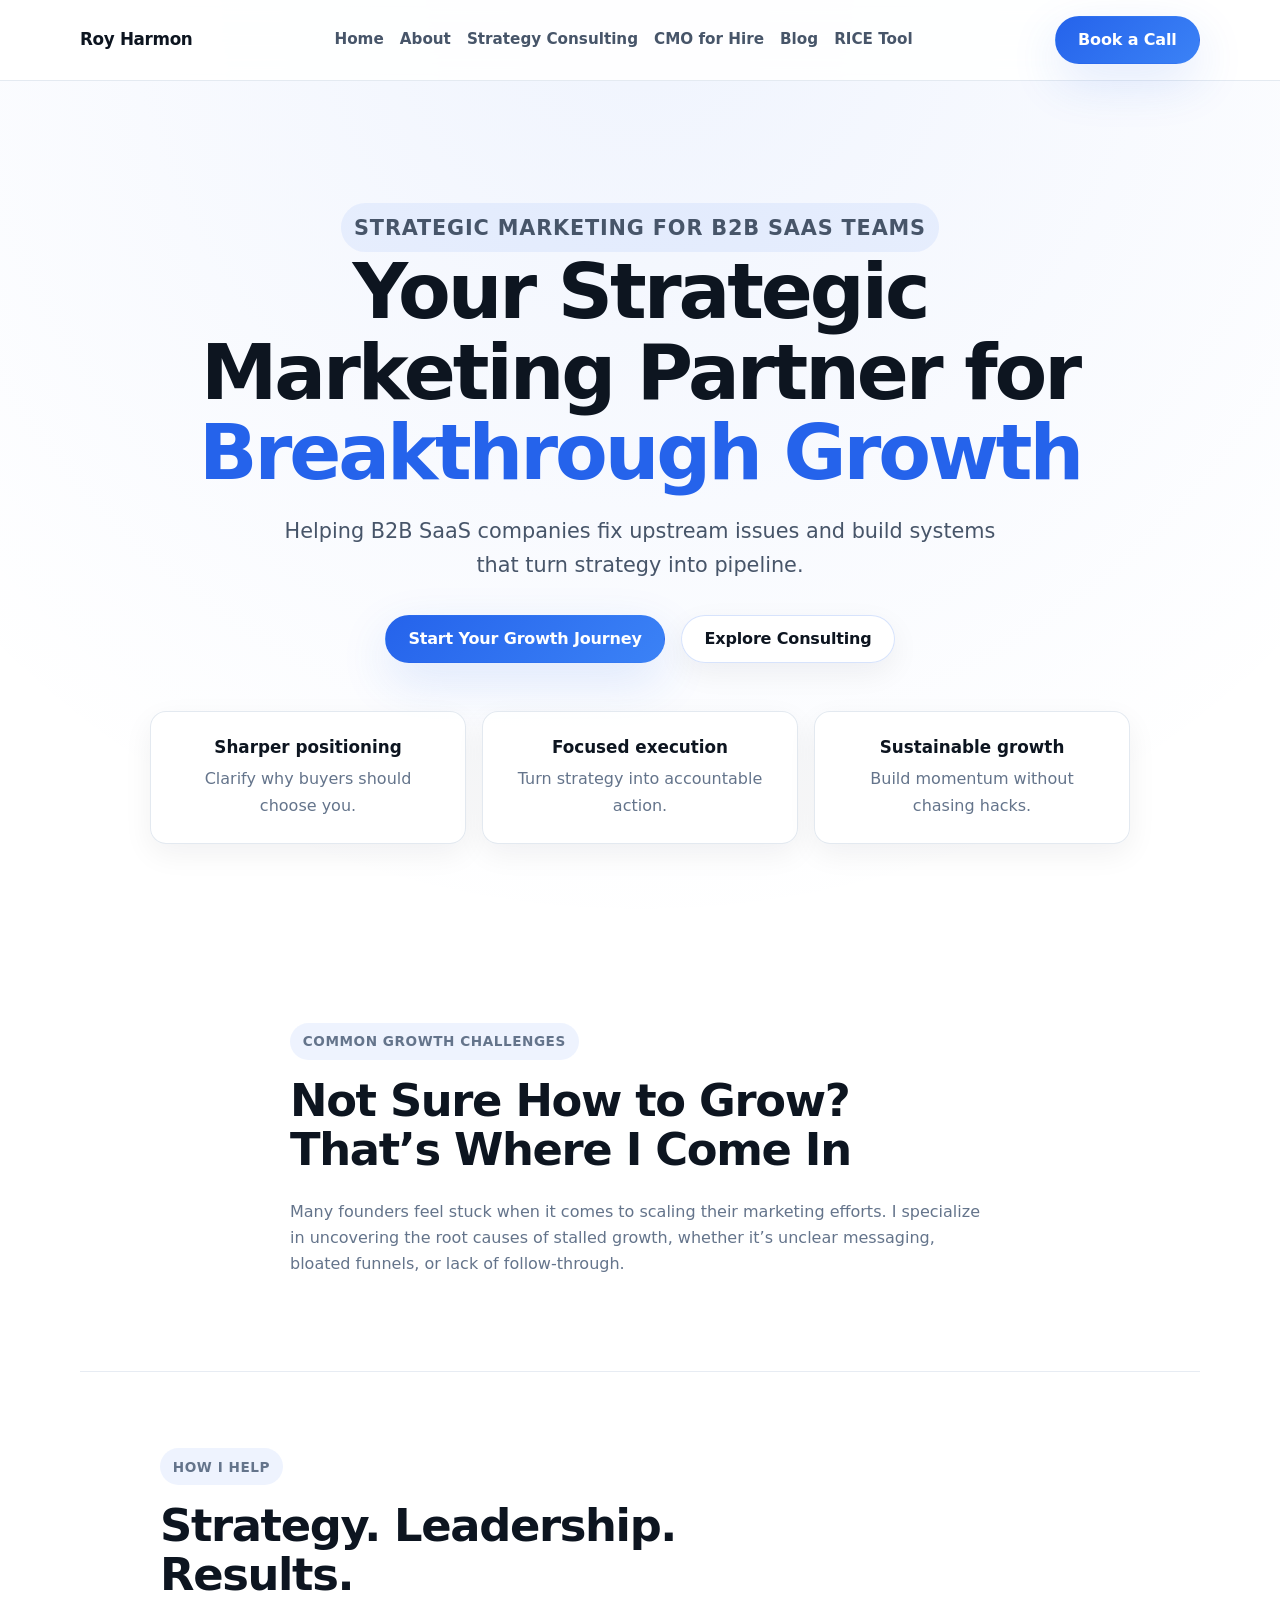
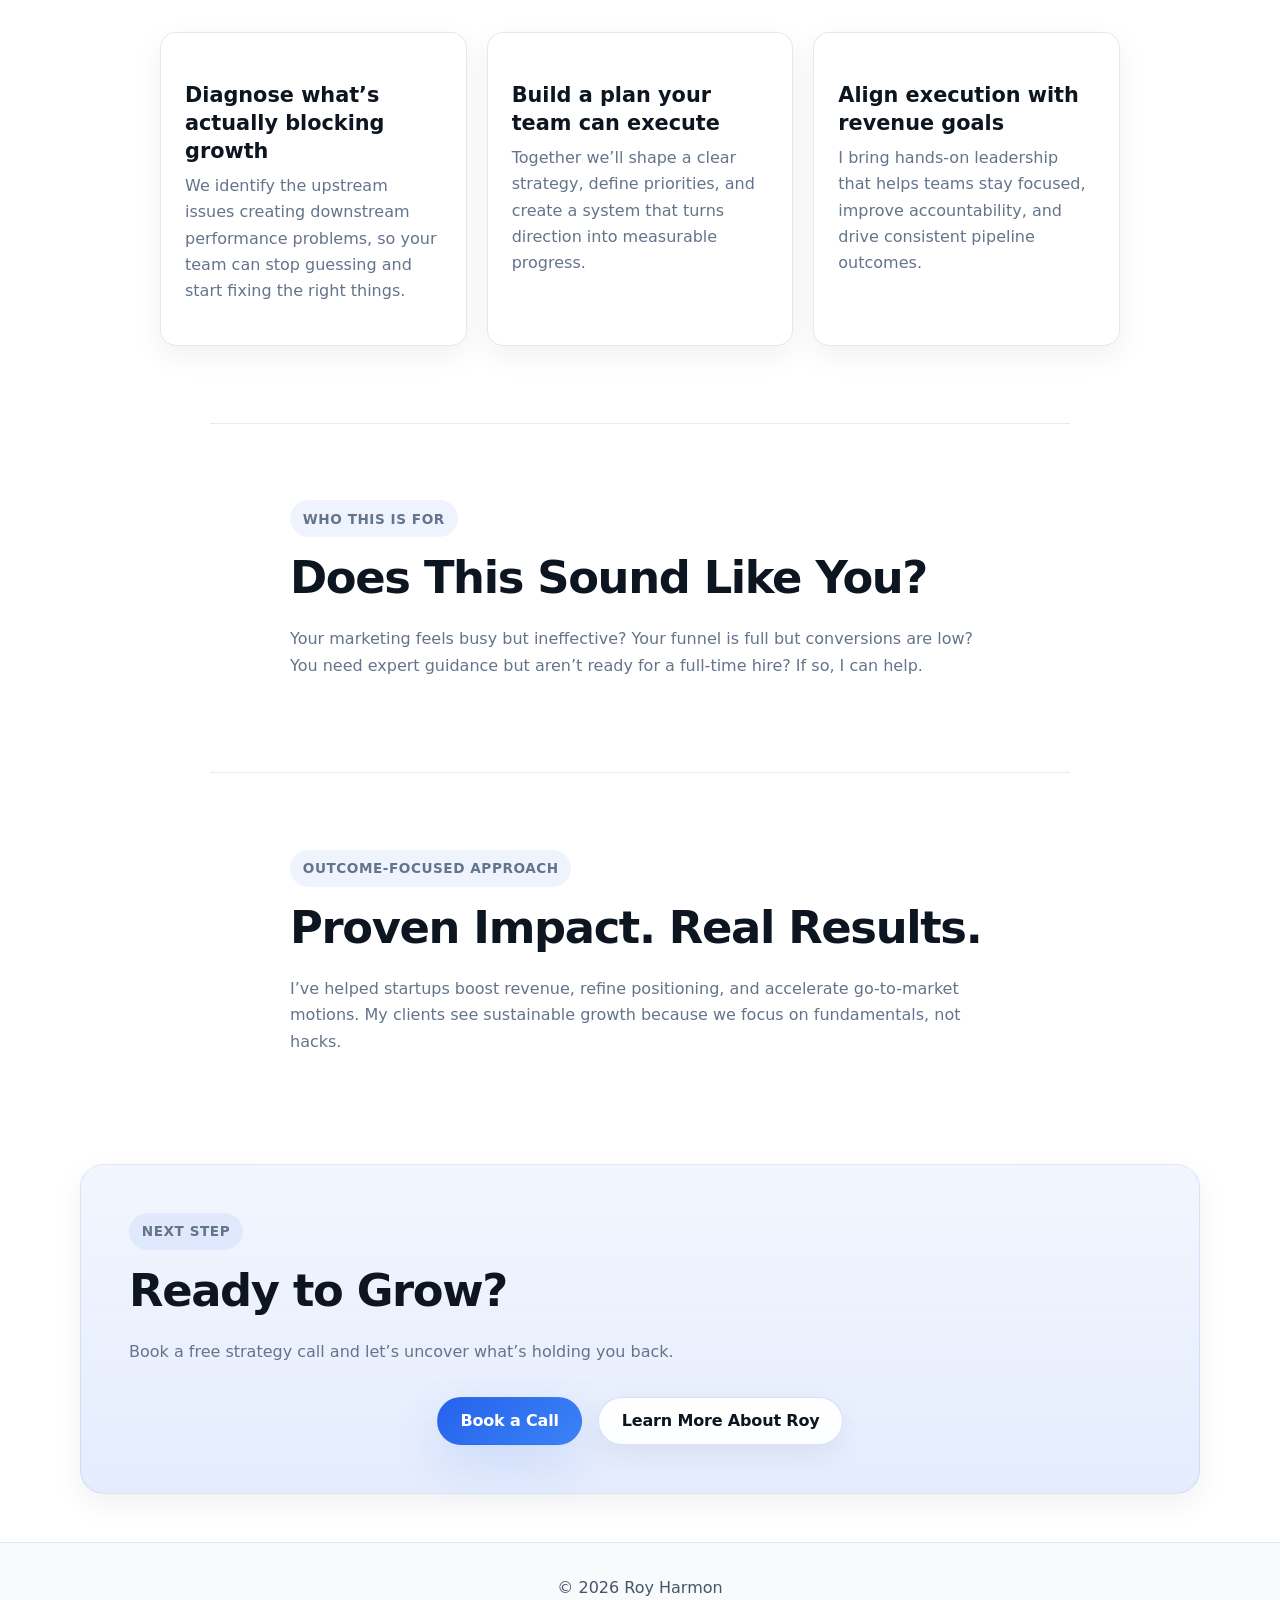
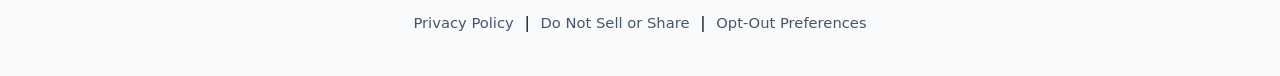
==== index.html @ c1e831a6 "Merge pull request #1 from royharmon4/codex/audit-and-improve-front-end-design Refine visual design," ====
<!DOCTYPE html>
<html lang="en">
<head>
    <meta charset="UTF-8">
    <meta name="viewport" content="width=device-width, initial-scale=1.0">
    <title>Roy Harmon – Strategic Marketing Partner</title>
    <link rel="stylesheet" href="style.css">
</head>
<body>

<header class="nav">
    <div class="logo"><a href="index.html">Roy Harmon</a></div>
    <nav>
        <a href="index.html">Home</a>
        <a href="about.html">About</a>
        <a href="marketing-strategy-consultant.html">Strategy Consulting</a>
        <a href="cmo-for-hire.html">CMO for Hire</a>
        <a href="blog.html">Blog</a>
        <a href="rice-scoring-tool.html">RICE Tool</a>
    </nav>
    <a class="btn btn-primary" href="#cta">Book a Call</a>
</header>

<main>

<section class="hero hero-home">
    <div class="hero-inner">
        <p class="eyebrow">Strategic marketing for B2B SaaS teams</p>
        <h1>Your Strategic Marketing Partner for <em>Breakthrough Growth</em></h1>
        <p class="hero-lead">Helping B2B SaaS companies fix upstream issues and build systems that turn strategy into pipeline.</p>
        <div class="hero-actions">
            <a href="#cta" class="btn btn-primary">Start Your Growth Journey</a>
            <a href="marketing-strategy-consultant.html" class="btn btn-secondary">Explore Consulting</a>
        </div>
        <div class="hero-proof" aria-label="Key service benefits">
            <div class="hero-proof-item">
                <strong>Sharper positioning</strong>
                <span>Clarify why buyers should choose you.</span>
            </div>
            <div class="hero-proof-item">
                <strong>Focused execution</strong>
                <span>Turn strategy into accountable action.</span>
            </div>
            <div class="hero-proof-item">
                <strong>Sustainable growth</strong>
                <span>Build momentum without chasing hacks.</span>
            </div>
        </div>
    </div>
</section>

<section class="section section-intro">
    <div class="section-heading">
        <p class="eyebrow">Common growth challenges</p>
        <h2>Not Sure How to Grow? That’s Where I Come In</h2>
    </div>
    <p>Many founders feel stuck when it comes to scaling their marketing efforts. I specialize in uncovering the root causes of stalled growth, whether it’s unclear messaging, bloated funnels, or lack of follow-through.</p>
</section>

<section class="section feature-grid-section">
    <div class="section-heading">
        <p class="eyebrow">How I help</p>
        <h2>Strategy. Leadership. Results.</h2>
    </div>
    <div class="feature-grid">
        <article class="feature-card">
            <h3>Diagnose what’s actually blocking growth</h3>
            <p>We identify the upstream issues creating downstream performance problems, so your team can stop guessing and start fixing the right things.</p>
        </article>
        <article class="feature-card">
            <h3>Build a plan your team can execute</h3>
            <p>Together we’ll shape a clear strategy, define priorities, and create a system that turns direction into measurable progress.</p>
        </article>
        <article class="feature-card">
            <h3>Align execution with revenue goals</h3>
            <p>I bring hands-on leadership that helps teams stay focused, improve accountability, and drive consistent pipeline outcomes.</p>
        </article>
    </div>
</section>

<section class="section section-highlight">
    <div class="section-heading">
        <p class="eyebrow">Who this is for</p>
        <h2>Does This Sound Like You?</h2>
    </div>
    <p>Your marketing feels busy but ineffective? Your funnel is full but conversions are low? You need expert guidance but aren’t ready for a full-time hire? If so, I can help.</p>
</section>

<section class="section section-proof">
    <div class="section-heading">
        <p class="eyebrow">Outcome-focused approach</p>
        <h2>Proven Impact. Real Results.</h2>
    </div>
    <p>I’ve helped startups boost revenue, refine positioning, and accelerate go-to-market motions. My clients see sustainable growth because we focus on fundamentals, not hacks.</p>
</section>

<section class="section section-cta" id="cta">
    <div class="section-heading">
        <p class="eyebrow">Next step</p>
        <h2>Ready to Grow?</h2>
    </div>
    <p>Book a free strategy call and let’s uncover what’s holding you back.</p>
    <div class="hero-actions">
        <a href="#" class="btn btn-primary">Book a Call</a>
        <a href="about.html" class="btn btn-secondary">Learn More About Roy</a>
    </div>
</section>

</main>

<footer class="footer">
    <p>&copy; 2026 Roy Harmon</p>
    <nav>
        <a href="privacy.html">Privacy Policy</a> | 
        <a href="do-not-share.html">Do Not Sell or Share</a> | 
        <a href="opt-out-preferences.html">Opt-Out Preferences</a>
    </nav>
</footer>

</body>
</html>
---- style.css ----
:root {
    --ink: #0d1520;
    --ink-mid: #131e2e;
    --blue: #2563eb;
    --blue-hover: #1d4ed8;
    --blue-light: #eff6ff;
    --slate: #475569;
    --slate-light: #64748b;
    --slate-lighter: #94a3b8;
    --body-bg: #ffffff;
    --surface: #f8fafc;
    --surface-strong: #f1f5f9;
    --border: #e2e8f0;
    --shadow-sm: 0 10px 30px rgba(13, 21, 32, 0.06);
    --shadow-md: 0 18px 50px rgba(37, 99, 235, 0.14);
    --radius-sm: 10px;
    --radius-md: 16px;
    --radius-lg: 24px;
    --site-max-width: 1120px;
}

* {
    box-sizing: border-box;
}

html {
    scroll-behavior: smooth;
}

body {
    background:
        radial-gradient(circle at top, rgba(37, 99, 235, 0.07), transparent 28%),
        var(--body-bg);
    color: var(--ink);
    font-family: Inter, system-ui, -apple-system, BlinkMacSystemFont, "Segoe UI", sans-serif;
    margin: 0;
    line-height: 1.65;
    text-rendering: optimizeLegibility;
}

img {
    max-width: 100%;
    display: block;
}

main {
    display: block;
}

a {
    color: inherit;
}

p,
ul,
ol {
    margin-top: 0;
}

.logo a {
    font-size: 1.05rem;
    font-weight: 800;
    letter-spacing: -0.02em;
    text-decoration: none;
}

.nav {
    display: flex;
    justify-content: space-between;
    align-items: center;
    gap: 1rem;
    padding: 1rem max(1.25rem, calc((100vw - var(--site-max-width)) / 2));
    background-color: rgba(255, 255, 255, 0.9);
    border-bottom: 1px solid rgba(226, 232, 240, 0.9);
    backdrop-filter: blur(16px);
    position: sticky;
    top: 0;
    z-index: 10;
}

.nav nav {
    display: flex;
    flex-wrap: wrap;
    justify-content: center;
    gap: 0.25rem 1rem;
}

.nav a {
    color: var(--ink);
    text-decoration: none;
    font-weight: 600;
}

.nav nav a {
    color: var(--slate);
    font-size: 0.95rem;
    padding: 0.45rem 0;
    transition: color 0.2s ease;
}

.nav nav a:hover,
.nav nav a:focus-visible,
.footer nav a:hover,
.footer nav a:focus-visible,
.feature-card a:hover,
.feature-card a:focus-visible {
    color: var(--blue);
}

.btn,
.btn-primary,
.nav a.btn {
    display: inline-flex;
    align-items: center;
    justify-content: center;
    gap: 0.5rem;
    min-height: 48px;
    padding: 0.85rem 1.4rem;
    border-radius: 999px;
    border: 1px solid transparent;
    font-weight: 700;
    line-height: 1;
    letter-spacing: -0.01em;
    text-decoration: none;
    transition: transform 0.2s ease, box-shadow 0.2s ease, background-color 0.2s ease, border-color 0.2s ease, color 0.2s ease;
}

.btn:hover,
.btn:focus-visible,
.btn-primary:hover,
.btn-primary:focus-visible,
.nav a.btn:hover,
.nav a.btn:focus-visible {
    transform: translateY(-1px);
}

.btn-primary,
.nav a.btn {
    background: linear-gradient(135deg, var(--blue), #3b82f6);
    color: #fff;
    box-shadow: var(--shadow-md);
}

.btn-primary:hover,
.btn-primary:focus-visible,
.nav a.btn:hover,
.nav a.btn:focus-visible {
    background: linear-gradient(135deg, var(--blue-hover), var(--blue));
}

.btn-secondary {
    background-color: rgba(255, 255, 255, 0.92);
    border-color: rgba(37, 99, 235, 0.18);
    color: var(--ink);
    box-shadow: var(--shadow-sm);
}

.btn-secondary:hover,
.btn-secondary:focus-visible {
    border-color: rgba(37, 99, 235, 0.3);
    color: var(--blue);
}

.hero,
.section,
.footer {
    padding-left: max(1.25rem, calc((100vw - var(--site-max-width)) / 2));
    padding-right: max(1.25rem, calc((100vw - var(--site-max-width)) / 2));
}

.hero {
    padding-top: clamp(4.5rem, 8vw, 7rem);
    padding-bottom: clamp(4.5rem, 8vw, 7rem);
    background-color: transparent;
}

.hero-inner {
    max-width: 760px;
    margin: 0 auto;
    text-align: center;
}

.hero-home .hero-inner {
    max-width: 980px;
}

.eyebrow {
    display: inline-flex;
    align-items: center;
    margin-bottom: 1rem;
    padding: 0.45rem 0.8rem;
    border-radius: 999px;
    background: rgba(37, 99, 235, 0.08);
    color: var(--blue);
    font-size: 0.85rem;
    font-weight: 700;
    letter-spacing: 0.04em;
    text-transform: uppercase;
}

.hero h1 {
    margin: 0;
    font-size: clamp(2.6rem, 6vw, 4.8rem);
    line-height: 1.05;
    font-weight: 800;
    letter-spacing: -0.04em;
}

.hero h1 em {
    font-style: normal;
    color: var(--blue);
}

.hero p {
    max-width: 720px;
    margin: 1.25rem auto 0;
    font-size: clamp(1.08rem, 2vw, 1.3rem);
    color: var(--slate);
}

.hero-lead {
    margin-bottom: 0;
}

.hero-actions {
    display: flex;
    flex-wrap: wrap;
    justify-content: center;
    gap: 1rem;
    margin-top: 2rem;
}

.hero-proof {
    display: grid;
    grid-template-columns: repeat(3, minmax(0, 1fr));
    gap: 1rem;
    margin-top: 3rem;
}

.hero-proof-item,
.feature-card {
    padding: 1.5rem;
    background: rgba(255, 255, 255, 0.82);
    border: 1px solid rgba(226, 232, 240, 0.95);
    border-radius: var(--radius-md);
    box-shadow: var(--shadow-sm);
}

.hero-proof-item strong,
.feature-card h3 {
    display: block;
    margin-bottom: 0.5rem;
    font-size: 1.05rem;
    line-height: 1.35;
    color: var(--ink);
}

.hero-proof-item span,
.feature-card p,
.section p,
.section li {
    color: var(--slate-light);
}

.section {
    max-width: var(--site-max-width);
    margin: 0 auto;
    padding-top: clamp(3.5rem, 6vw, 5.5rem);
    padding-bottom: clamp(3.5rem, 6vw, 5.5rem);
}

.section + .section {
    border-top: 1px solid rgba(226, 232, 240, 0.8);
}

.section-heading {
    max-width: 720px;
    margin-bottom: 1.5rem;
}

.section h2 {
    margin: 0;
    font-size: clamp(2rem, 3.5vw, 3rem);
    line-height: 1.1;
    letter-spacing: -0.03em;
    color: var(--ink);
}

.section h3 {
    font-size: 1.3rem;
    margin-top: 1.5rem;
    color: var(--ink);
}

.feature-grid {
    display: grid;
    grid-template-columns: repeat(3, minmax(0, 1fr));
    gap: 1.25rem;
    margin-top: 2rem;
}

.feature-card {
    height: 100%;
}

.section-intro,
.section-highlight,
.section-proof {
    max-width: 860px;
}

.section-cta {
    margin-top: 1rem;
    margin-bottom: clamp(2rem, 4vw, 3rem);
    padding: clamp(2rem, 4vw, 3rem);
    background: linear-gradient(180deg, rgba(37, 99, 235, 0.06), rgba(37, 99, 235, 0.12));
    border: 1px solid rgba(37, 99, 235, 0.12);
    border-radius: var(--radius-lg);
    box-shadow: var(--shadow-sm);
}

form input,
form select,
form textarea,
button {
    font: inherit;
}

input[type="number"],
input[type="text"],
input[type="email"],
textarea,
select {
    width: 100%;
    margin-top: 0.4rem;
    padding: 0.85rem 1rem;
    border: 1px solid var(--border);
    border-radius: var(--radius-sm);
    background: #fff;
    color: var(--ink);
}

input:focus-visible,
textarea:focus-visible,
select:focus-visible,
a:focus-visible,
button:focus-visible {
    outline: 3px solid rgba(37, 99, 235, 0.2);
    outline-offset: 2px;
}

.footer {
    background-color: var(--surface);
    text-align: center;
    padding-top: 2rem;
    padding-bottom: 2.5rem;
    border-top: 1px solid var(--border);
}

.footer p {
    margin-bottom: 0.5rem;
    color: var(--slate);
}

.footer nav a {
    color: var(--slate);
    margin: 0 0.35rem;
    font-size: 0.92rem;
    text-decoration: none;
}

@media (max-width: 900px) {
    .nav {
        flex-wrap: wrap;
        justify-content: center;
        padding-top: 0.9rem;
        padding-bottom: 0.9rem;
    }

    .nav nav {
        width: 100%;
        order: 3;
    }

    .hero-proof,
    .feature-grid {
        grid-template-columns: 1fr;
    }
}

@media (max-width: 640px) {
    .nav {
        align-items: stretch;
    }

    .nav .btn {
        width: 100%;
    }

    .hero {
        padding-top: 4rem;
        padding-bottom: 4rem;
    }

    .hero-actions {
        flex-direction: column;
    }

    .hero-actions .btn,
    .hero-actions .btn-primary,
    .hero-actions .btn-secondary {
        width: 100%;
    }

    .section-cta {
        padding: 1.5rem;
        border-radius: var(--radius-md);
    }

    .footer nav {
        display: flex;
        flex-direction: column;
        gap: 0.35rem;
    }
}
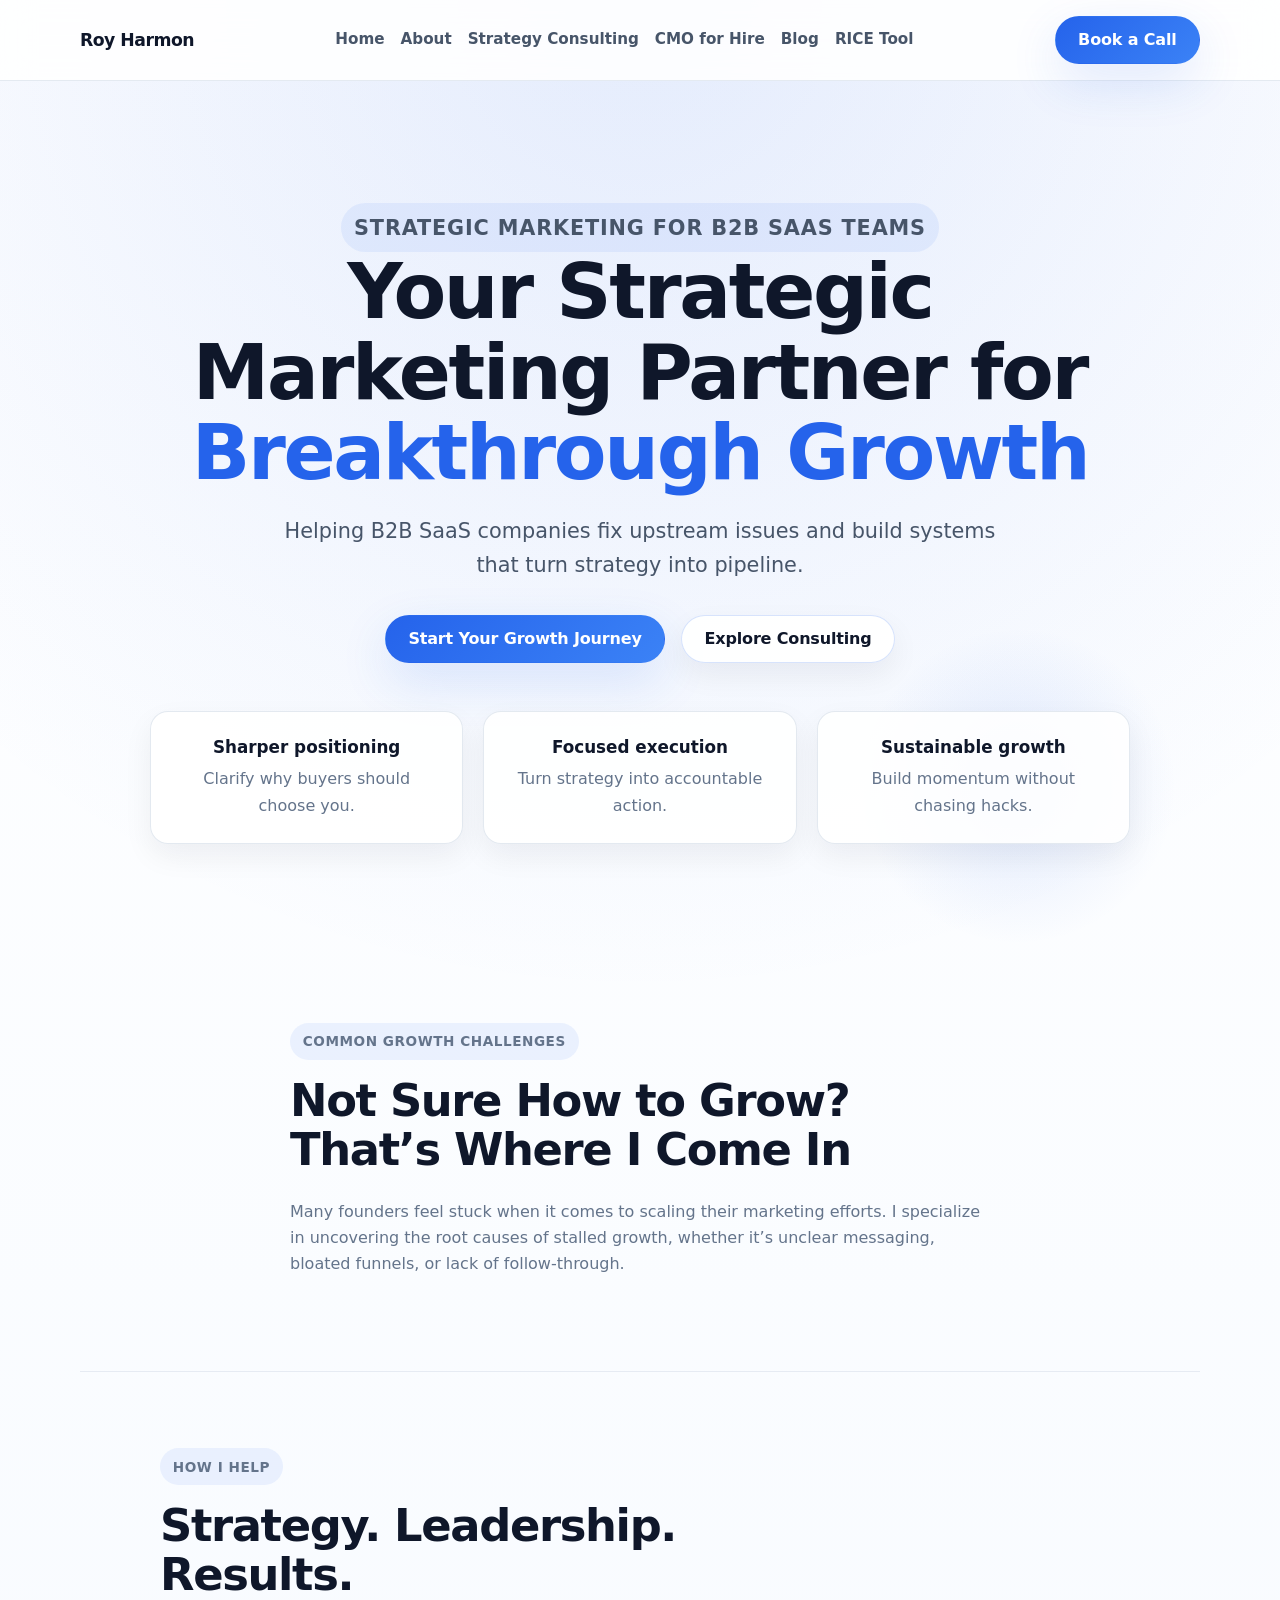
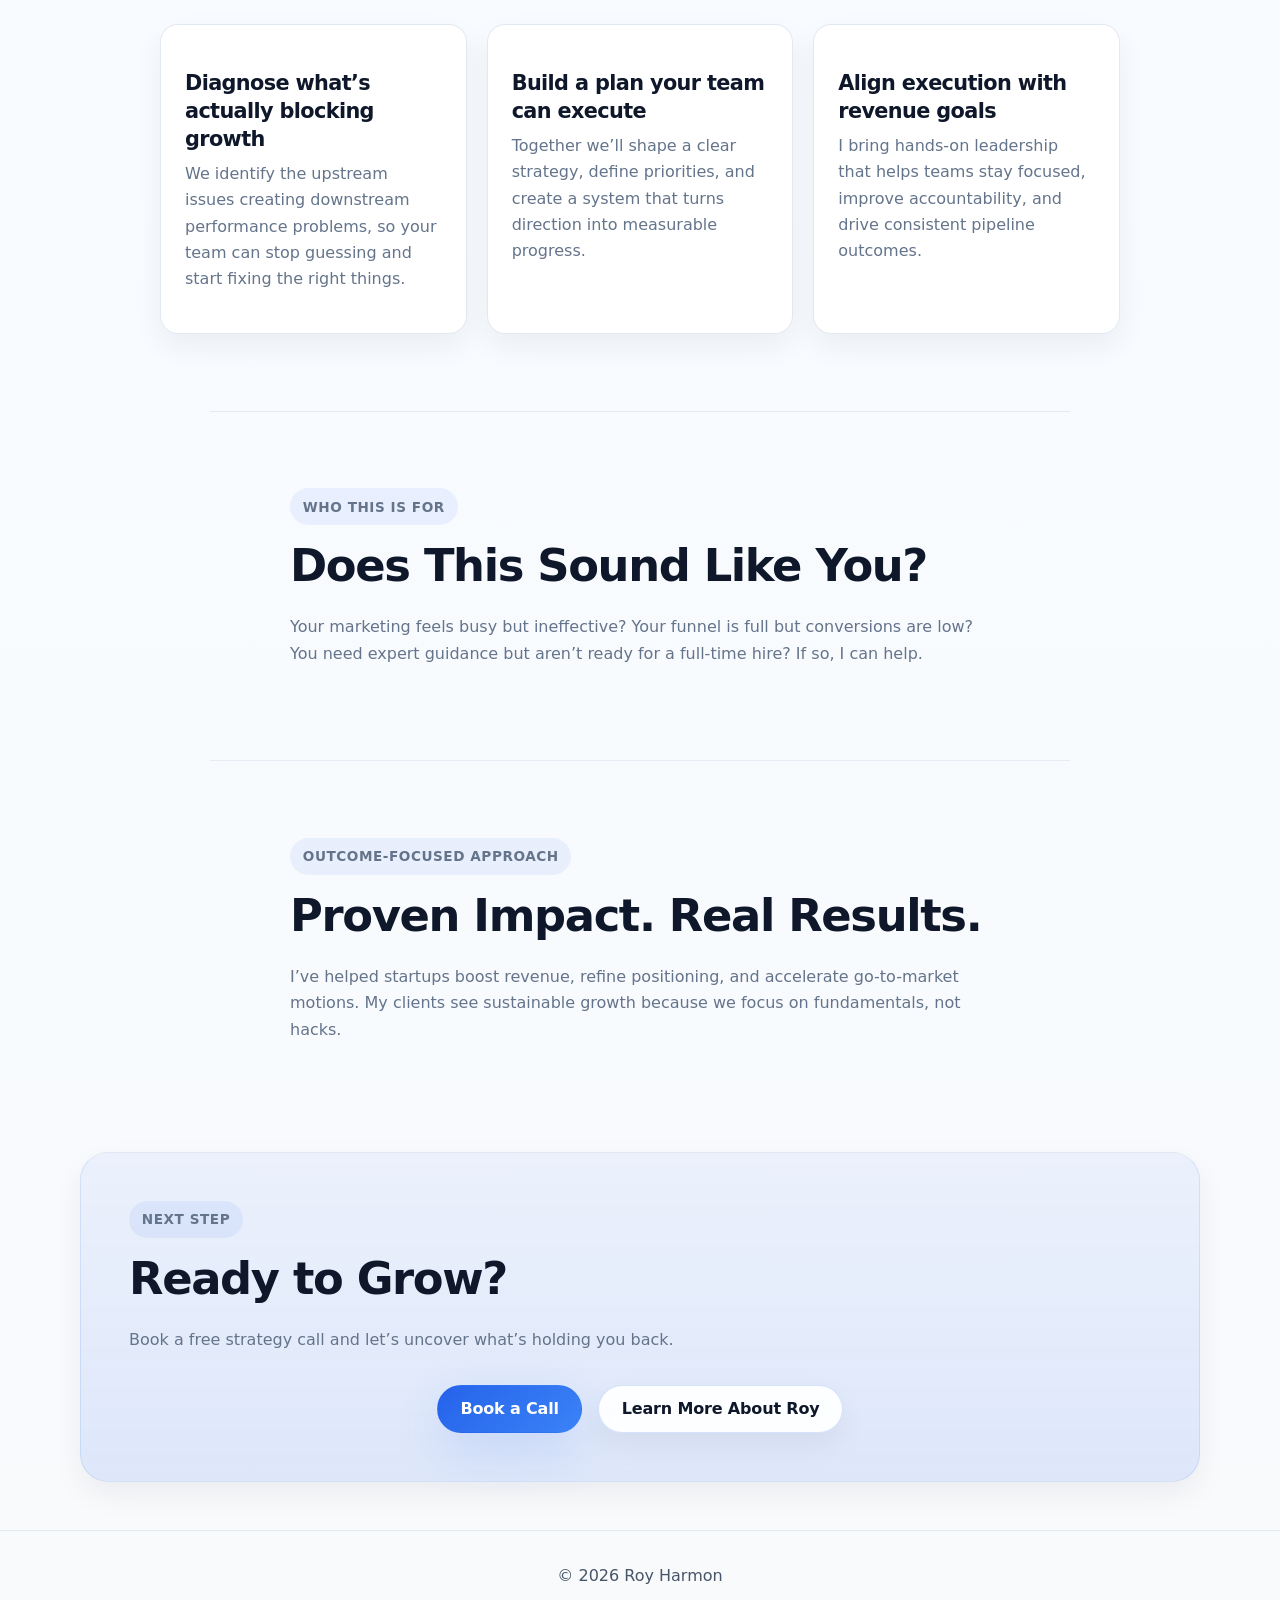
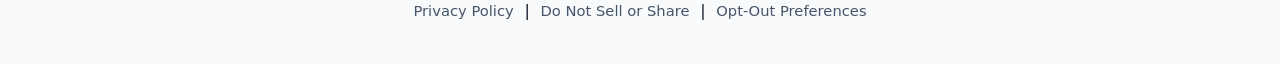
==== commit e16609aa: "Create professional sitewide stylesheet" ====
--- a/index.html
+++ b/index.html
@@ -4,7 +4,7 @@
     <meta charset="UTF-8">
     <meta name="viewport" content="width=device-width, initial-scale=1.0">
     <title>Roy Harmon – Strategic Marketing Partner</title>
-    <link rel="stylesheet" href="style.css">
+    <link rel="stylesheet" href="styles.css">
 </head>
 <body>
 
--- a/styles.css
+++ b/styles.css
@@ -0,0 +1,511 @@
+/* Professional site-wide styles for royhamon.com */
+:root {
+    --ink: #0f172a;
+    --ink-soft: #1e293b;
+    --slate: #475569;
+    --slate-soft: #64748b;
+    --slate-faint: #94a3b8;
+    --brand: #2563eb;
+    --brand-strong: #1d4ed8;
+    --brand-soft: #dbeafe;
+    --surface: #ffffff;
+    --surface-muted: #f8fafc;
+    --surface-strong: #eef2ff;
+    --border: #e2e8f0;
+    --border-strong: #cbd5e1;
+    --shadow-sm: 0 12px 30px rgba(15, 23, 42, 0.06);
+    --shadow-md: 0 18px 50px rgba(37, 99, 235, 0.14);
+    --shadow-lg: 0 30px 70px rgba(15, 23, 42, 0.1);
+    --radius-sm: 12px;
+    --radius-md: 18px;
+    --radius-lg: 28px;
+    --site-max-width: 1120px;
+}
+
+* {
+    box-sizing: border-box;
+}
+
+html {
+    scroll-behavior: smooth;
+}
+
+body {
+    margin: 0;
+    color: var(--ink);
+    font-family: Inter, system-ui, -apple-system, BlinkMacSystemFont, "Segoe UI", sans-serif;
+    line-height: 1.65;
+    text-rendering: optimizeLegibility;
+    background:
+        radial-gradient(circle at top, rgba(37, 99, 235, 0.12), transparent 30%),
+        linear-gradient(180deg, #ffffff 0%, #f8fbff 55%, #f8fafc 100%);
+}
+
+img {
+    display: block;
+    max-width: 100%;
+}
+
+main {
+    display: block;
+}
+
+a {
+    color: inherit;
+}
+
+p,
+ul,
+ol {
+    margin-top: 0;
+}
+
+ul,
+ol {
+    padding-left: 1.2rem;
+}
+
+h1,
+h2,
+h3 {
+    letter-spacing: -0.03em;
+}
+
+.logo a {
+    font-size: 1.08rem;
+    font-weight: 800;
+    letter-spacing: -0.03em;
+    text-decoration: none;
+}
+
+.nav {
+    position: sticky;
+    top: 0;
+    z-index: 10;
+    display: flex;
+    align-items: center;
+    justify-content: space-between;
+    gap: 1rem;
+    padding: 1rem max(1.25rem, calc((100vw - var(--site-max-width)) / 2));
+    background: rgba(255, 255, 255, 0.88);
+    border-bottom: 1px solid rgba(226, 232, 240, 0.9);
+    backdrop-filter: blur(16px);
+}
+
+.nav nav {
+    display: flex;
+    flex-wrap: wrap;
+    justify-content: center;
+    gap: 0.35rem 1rem;
+}
+
+.nav a {
+    font-weight: 600;
+    text-decoration: none;
+}
+
+.nav nav a {
+    padding: 0.45rem 0;
+    font-size: 0.95rem;
+    color: var(--slate);
+    transition: color 0.2s ease;
+}
+
+.nav nav a:hover,
+.nav nav a:focus-visible,
+.footer nav a:hover,
+.footer nav a:focus-visible,
+.feature-card a:hover,
+.feature-card a:focus-visible,
+.blog-list a:hover,
+.blog-list a:focus-visible {
+    color: var(--brand);
+}
+
+.btn,
+.btn-primary,
+.nav a.btn {
+    display: inline-flex;
+    align-items: center;
+    justify-content: center;
+    min-height: 48px;
+    padding: 0.85rem 1.4rem;
+    border: 1px solid transparent;
+    border-radius: 999px;
+    font-weight: 700;
+    line-height: 1;
+    letter-spacing: -0.01em;
+    text-decoration: none;
+    transition: transform 0.2s ease, box-shadow 0.2s ease, background-color 0.2s ease, border-color 0.2s ease, color 0.2s ease;
+}
+
+.btn:hover,
+.btn:focus-visible,
+.btn-primary:hover,
+.btn-primary:focus-visible,
+.nav a.btn:hover,
+.nav a.btn:focus-visible {
+    transform: translateY(-1px);
+}
+
+.btn-primary,
+.nav a.btn {
+    color: #fff;
+    background: linear-gradient(135deg, var(--brand), #3b82f6);
+    box-shadow: var(--shadow-md);
+}
+
+.btn-primary:hover,
+.btn-primary:focus-visible,
+.nav a.btn:hover,
+.nav a.btn:focus-visible {
+    background: linear-gradient(135deg, var(--brand-strong), var(--brand));
+}
+
+.btn-secondary {
+    color: var(--ink);
+    background: rgba(255, 255, 255, 0.92);
+    border-color: rgba(37, 99, 235, 0.18);
+    box-shadow: var(--shadow-sm);
+}
+
+.btn-secondary:hover,
+.btn-secondary:focus-visible {
+    color: var(--brand);
+    border-color: rgba(37, 99, 235, 0.3);
+}
+
+.hero,
+.section,
+.footer {
+    padding-left: max(1.25rem, calc((100vw - var(--site-max-width)) / 2));
+    padding-right: max(1.25rem, calc((100vw - var(--site-max-width)) / 2));
+}
+
+.hero {
+    position: relative;
+    padding-top: clamp(4.5rem, 8vw, 7rem);
+    padding-bottom: clamp(4rem, 8vw, 6.5rem);
+}
+
+.hero::after {
+    content: "";
+    position: absolute;
+    inset: auto 8% 0 auto;
+    width: min(320px, 35vw);
+    height: min(320px, 35vw);
+    border-radius: 50%;
+    background: radial-gradient(circle, rgba(37, 99, 235, 0.12), transparent 70%);
+    pointer-events: none;
+}
+
+.hero-inner,
+.hero > * {
+    position: relative;
+    z-index: 1;
+}
+
+.hero-inner {
+    max-width: 760px;
+    margin: 0 auto;
+    text-align: center;
+}
+
+.hero-home .hero-inner {
+    max-width: 980px;
+}
+
+.eyebrow {
+    display: inline-flex;
+    align-items: center;
+    margin-bottom: 1rem;
+    padding: 0.45rem 0.8rem;
+    border-radius: 999px;
+    background: rgba(37, 99, 235, 0.08);
+    color: var(--brand);
+    font-size: 0.85rem;
+    font-weight: 700;
+    letter-spacing: 0.04em;
+    text-transform: uppercase;
+}
+
+.hero h1 {
+    margin: 0;
+    font-size: clamp(2.6rem, 6vw, 4.8rem);
+    line-height: 1.05;
+    font-weight: 800;
+}
+
+.hero h1 em {
+    color: var(--brand);
+    font-style: normal;
+}
+
+.hero p {
+    max-width: 720px;
+    margin: 1.25rem auto 0;
+    font-size: clamp(1.08rem, 2vw, 1.3rem);
+    color: var(--slate);
+}
+
+.hero-actions {
+    display: flex;
+    flex-wrap: wrap;
+    justify-content: center;
+    gap: 1rem;
+    margin-top: 2rem;
+}
+
+.hero-proof,
+.feature-grid,
+.blog-list,
+.form-grid {
+    display: grid;
+    gap: 1.25rem;
+}
+
+.hero-proof,
+.feature-grid {
+    grid-template-columns: repeat(3, minmax(0, 1fr));
+}
+
+.hero-proof {
+    margin-top: 3rem;
+}
+
+.hero-proof-item,
+.feature-card,
+.blog-list li,
+.score-card,
+.form-field {
+    padding: 1.5rem;
+    background: rgba(255, 255, 255, 0.88);
+    border: 1px solid rgba(226, 232, 240, 0.95);
+    border-radius: var(--radius-md);
+    box-shadow: var(--shadow-sm);
+}
+
+.hero-proof-item strong,
+.feature-card h3,
+.blog-list h3 {
+    display: block;
+    margin-bottom: 0.5rem;
+    font-size: 1.05rem;
+    line-height: 1.35;
+}
+
+.hero-proof-item span,
+.feature-card p,
+.blog-list p,
+.section p,
+.section li,
+.section label,
+.score-card p {
+    color: var(--slate-soft);
+}
+
+.section {
+    max-width: var(--site-max-width);
+    margin: 0 auto;
+    padding-top: clamp(3.5rem, 6vw, 5.5rem);
+    padding-bottom: clamp(3.5rem, 6vw, 5.5rem);
+}
+
+.section + .section {
+    border-top: 1px solid rgba(226, 232, 240, 0.8);
+}
+
+.section-heading {
+    max-width: 720px;
+    margin-bottom: 1.5rem;
+}
+
+.section h2 {
+    margin: 0;
+    font-size: clamp(2rem, 3.5vw, 3rem);
+    line-height: 1.1;
+}
+
+.section h3 {
+    margin-top: 1.25rem;
+    color: var(--ink);
+    font-size: 1.3rem;
+}
+
+.feature-card {
+    height: 100%;
+}
+
+.section-intro,
+.section-highlight,
+.section-proof {
+    max-width: 860px;
+}
+
+.section-cta {
+    margin-top: 1rem;
+    margin-bottom: clamp(2rem, 4vw, 3rem);
+    padding: clamp(2rem, 4vw, 3rem);
+    background: linear-gradient(180deg, rgba(37, 99, 235, 0.06), rgba(37, 99, 235, 0.12));
+    border: 1px solid rgba(37, 99, 235, 0.12);
+    border-radius: var(--radius-lg);
+    box-shadow: var(--shadow-sm);
+}
+
+.blog-list {
+    grid-template-columns: repeat(auto-fit, minmax(240px, 1fr));
+    list-style: none;
+    padding: 0;
+    margin: 2rem 0 0;
+}
+
+.blog-list li {
+    margin: 0;
+}
+
+.blog-list h3 {
+    margin-top: 0;
+    font-size: 1.2rem;
+}
+
+.form-grid {
+    grid-template-columns: repeat(auto-fit, minmax(200px, 1fr));
+    margin-top: 2rem;
+}
+
+.form-field {
+    padding: 1.1rem;
+}
+
+.score-card {
+    margin-top: 1.5rem;
+    display: inline-flex;
+    align-items: center;
+    gap: 0.75rem;
+    background: linear-gradient(135deg, rgba(37, 99, 235, 0.08), rgba(255, 255, 255, 0.95));
+}
+
+.score-card strong {
+    color: var(--ink);
+}
+
+.score-value {
+    font-size: 2rem;
+    font-weight: 800;
+    line-height: 1;
+    color: var(--brand);
+}
+
+form input,
+form select,
+form textarea,
+button {
+    font: inherit;
+}
+
+input[type="number"],
+input[type="text"],
+input[type="email"],
+textarea,
+select {
+    width: 100%;
+    margin-top: 0.5rem;
+    padding: 0.85rem 1rem;
+    color: var(--ink);
+    background: #fff;
+    border: 1px solid var(--border);
+    border-radius: var(--radius-sm);
+    transition: border-color 0.2s ease, box-shadow 0.2s ease;
+}
+
+input:focus-visible,
+textarea:focus-visible,
+select:focus-visible,
+a:focus-visible,
+button:focus-visible {
+    outline: 3px solid rgba(37, 99, 235, 0.2);
+    outline-offset: 2px;
+}
+
+input:focus-visible,
+textarea:focus-visible,
+select:focus-visible {
+    border-color: var(--brand);
+    box-shadow: 0 0 0 4px rgba(37, 99, 235, 0.08);
+}
+
+.footer {
+    padding-top: 2rem;
+    padding-bottom: 2.5rem;
+    text-align: center;
+    background: var(--surface-muted);
+    border-top: 1px solid var(--border);
+}
+
+.footer p {
+    margin-bottom: 0.5rem;
+    color: var(--slate);
+}
+
+.footer nav a {
+    margin: 0 0.35rem;
+    color: var(--slate);
+    font-size: 0.92rem;
+    text-decoration: none;
+}
+
+@media (max-width: 900px) {
+    .nav {
+        flex-wrap: wrap;
+        justify-content: center;
+        padding-top: 0.9rem;
+        padding-bottom: 0.9rem;
+    }
+
+    .nav nav {
+        width: 100%;
+        order: 3;
+    }
+
+    .hero-proof,
+    .feature-grid {
+        grid-template-columns: 1fr;
+    }
+}
+
+@media (max-width: 640px) {
+    .nav {
+        align-items: stretch;
+    }
+
+    .nav .btn,
+    .btn-primary {
+        width: 100%;
+    }
+
+    .hero {
+        padding-top: 4rem;
+        padding-bottom: 4rem;
+    }
+
+    .hero-actions {
+        flex-direction: column;
+    }
+
+    .hero-actions .btn,
+    .hero-actions .btn-primary,
+    .hero-actions .btn-secondary {
+        width: 100%;
+    }
+
+    .section-cta {
+        padding: 1.5rem;
+        border-radius: var(--radius-md);
+    }
+
+    .footer nav {
+        display: flex;
+        flex-direction: column;
+        gap: 0.35rem;
+    }
+}
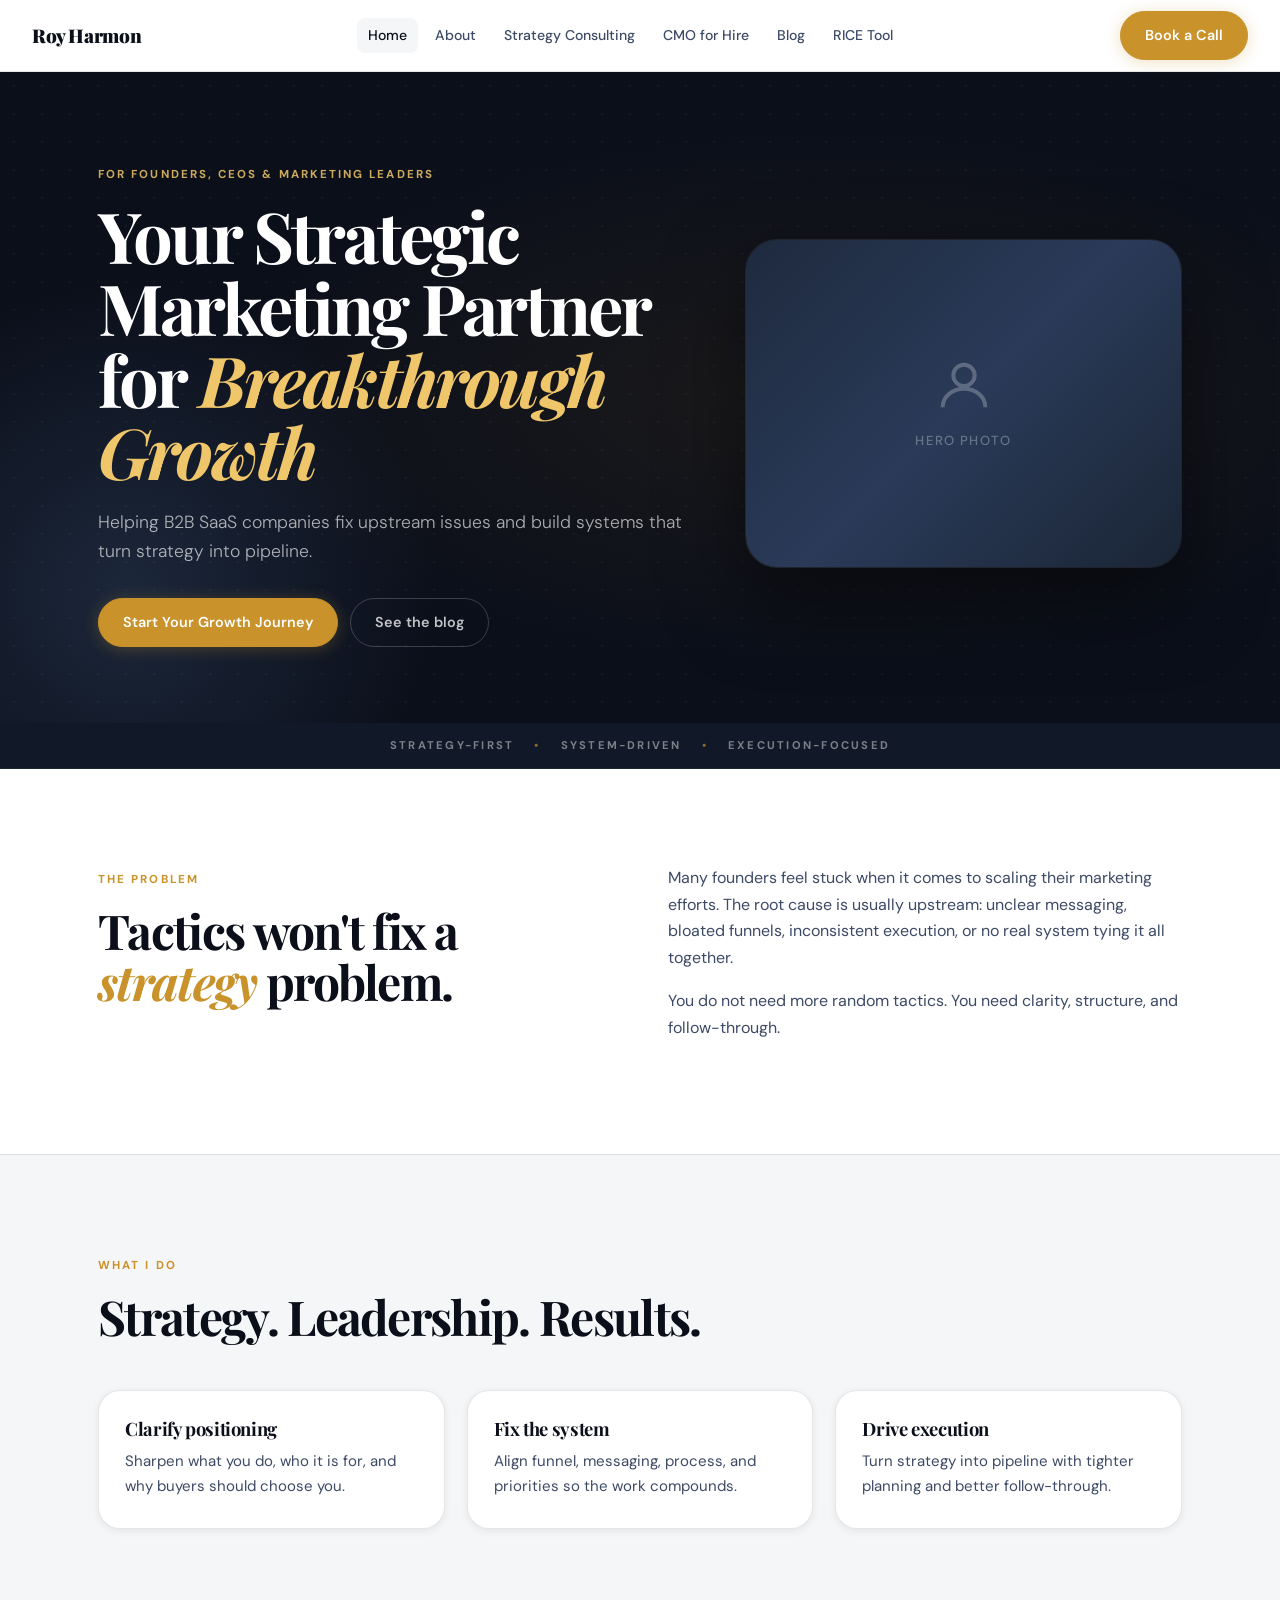
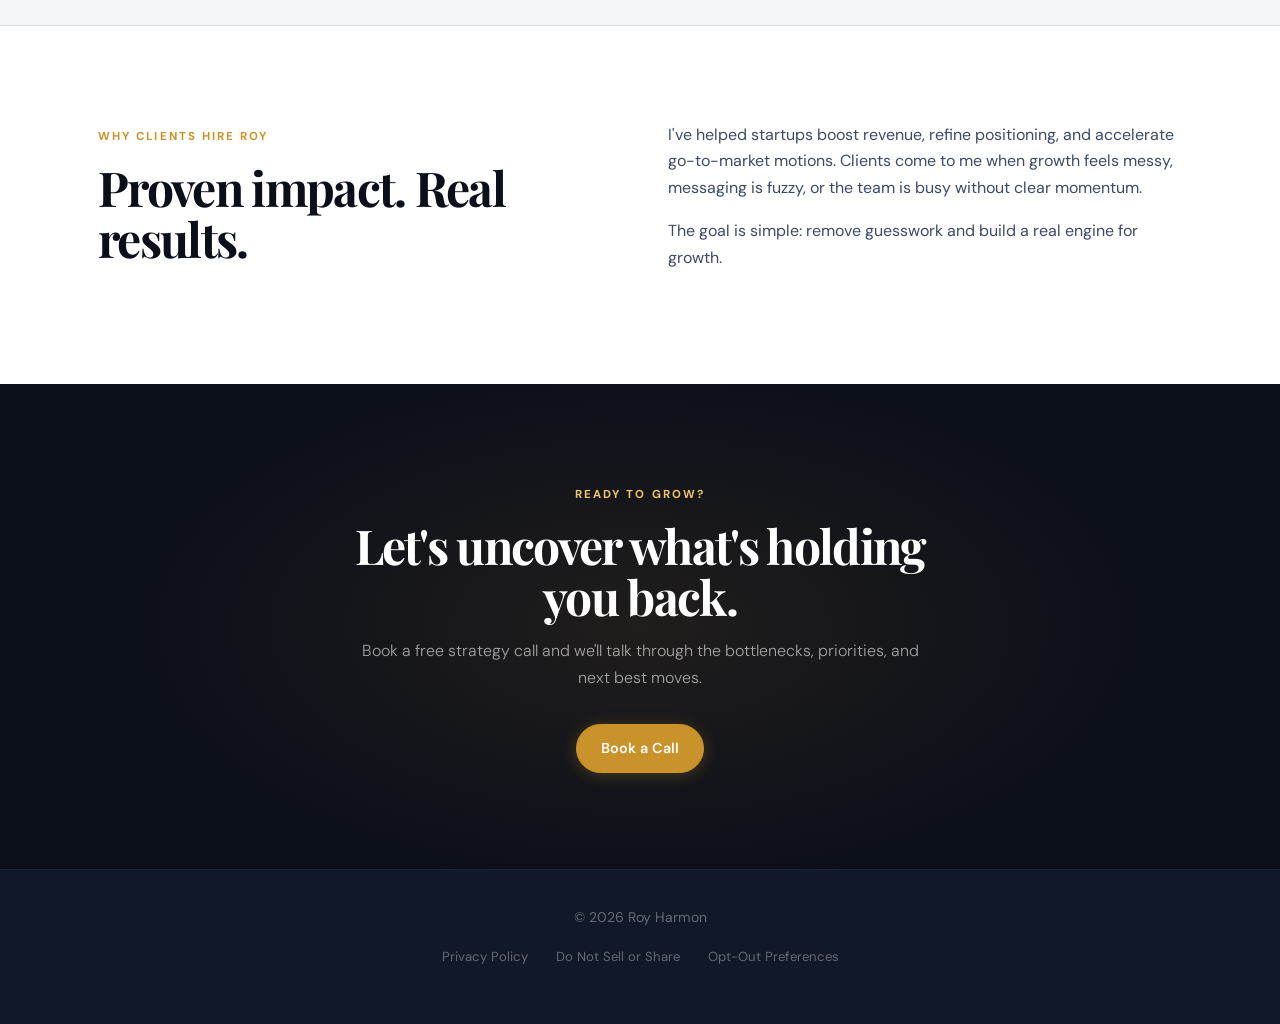
==== commit 6f502e57: "Refresh site pages with premium editorial redesign" ====
--- a/index.html
+++ b/index.html
@@ -7,115 +7,8 @@
     <link rel="stylesheet" href="styles.css">
 </head>
 <body>
-
-<header class="nav">
-    <div class="logo"><a href="index.html">Roy Harmon</a></div>
-    <nav>
-        <a href="index.html">Home</a>
-        <a href="about.html">About</a>
-        <a href="marketing-strategy-consultant.html">Strategy Consulting</a>
-        <a href="cmo-for-hire.html">CMO for Hire</a>
-        <a href="blog.html">Blog</a>
-        <a href="rice-scoring-tool.html">RICE Tool</a>
-    </nav>
-    <a class="btn btn-primary" href="#cta">Book a Call</a>
-</header>
-
-<main>
-
-<section class="hero hero-home">
-    <div class="hero-inner">
-        <p class="eyebrow">Strategic marketing for B2B SaaS teams</p>
-        <h1>Your Strategic Marketing Partner for <em>Breakthrough Growth</em></h1>
-        <p class="hero-lead">Helping B2B SaaS companies fix upstream issues and build systems that turn strategy into pipeline.</p>
-        <div class="hero-actions">
-            <a href="#cta" class="btn btn-primary">Start Your Growth Journey</a>
-            <a href="marketing-strategy-consultant.html" class="btn btn-secondary">Explore Consulting</a>
-        </div>
-        <div class="hero-proof" aria-label="Key service benefits">
-            <div class="hero-proof-item">
-                <strong>Sharper positioning</strong>
-                <span>Clarify why buyers should choose you.</span>
-            </div>
-            <div class="hero-proof-item">
-                <strong>Focused execution</strong>
-                <span>Turn strategy into accountable action.</span>
-            </div>
-            <div class="hero-proof-item">
-                <strong>Sustainable growth</strong>
-                <span>Build momentum without chasing hacks.</span>
-            </div>
-        </div>
-    </div>
-</section>
-
-<section class="section section-intro">
-    <div class="section-heading">
-        <p class="eyebrow">Common growth challenges</p>
-        <h2>Not Sure How to Grow? That’s Where I Come In</h2>
-    </div>
-    <p>Many founders feel stuck when it comes to scaling their marketing efforts. I specialize in uncovering the root causes of stalled growth, whether it’s unclear messaging, bloated funnels, or lack of follow-through.</p>
-</section>
-
-<section class="section feature-grid-section">
-    <div class="section-heading">
-        <p class="eyebrow">How I help</p>
-        <h2>Strategy. Leadership. Results.</h2>
-    </div>
-    <div class="feature-grid">
-        <article class="feature-card">
-            <h3>Diagnose what’s actually blocking growth</h3>
-            <p>We identify the upstream issues creating downstream performance problems, so your team can stop guessing and start fixing the right things.</p>
-        </article>
-        <article class="feature-card">
-            <h3>Build a plan your team can execute</h3>
-            <p>Together we’ll shape a clear strategy, define priorities, and create a system that turns direction into measurable progress.</p>
-        </article>
-        <article class="feature-card">
-            <h3>Align execution with revenue goals</h3>
-            <p>I bring hands-on leadership that helps teams stay focused, improve accountability, and drive consistent pipeline outcomes.</p>
-        </article>
-    </div>
-</section>
-
-<section class="section section-highlight">
-    <div class="section-heading">
-        <p class="eyebrow">Who this is for</p>
-        <h2>Does This Sound Like You?</h2>
-    </div>
-    <p>Your marketing feels busy but ineffective? Your funnel is full but conversions are low? You need expert guidance but aren’t ready for a full-time hire? If so, I can help.</p>
-</section>
-
-<section class="section section-proof">
-    <div class="section-heading">
-        <p class="eyebrow">Outcome-focused approach</p>
-        <h2>Proven Impact. Real Results.</h2>
-    </div>
-    <p>I’ve helped startups boost revenue, refine positioning, and accelerate go-to-market motions. My clients see sustainable growth because we focus on fundamentals, not hacks.</p>
-</section>
-
-<section class="section section-cta" id="cta">
-    <div class="section-heading">
-        <p class="eyebrow">Next step</p>
-        <h2>Ready to Grow?</h2>
-    </div>
-    <p>Book a free strategy call and let’s uncover what’s holding you back.</p>
-    <div class="hero-actions">
-        <a href="#" class="btn btn-primary">Book a Call</a>
-        <a href="about.html" class="btn btn-secondary">Learn More About Roy</a>
-    </div>
-</section>
-
-</main>
-
-<footer class="footer">
-    <p>&copy; 2026 Roy Harmon</p>
-    <nav>
-        <a href="privacy.html">Privacy Policy</a> | 
-        <a href="do-not-share.html">Do Not Sell or Share</a> | 
-        <a href="opt-out-preferences.html">Opt-Out Preferences</a>
-    </nav>
-</footer>
-
+<header class="nav"><div class="brand"><a href="index.html">Roy Harmon</a></div><nav><a href="index.html" class="current">Home</a><a href="about.html">About</a><a href="marketing-strategy-consultant.html">Strategy Consulting</a><a href="cmo-for-hire.html">CMO for Hire</a><a href="blog.html">Blog</a><a href="rice-scoring-tool.html">RICE Tool</a></nav><a class="btn-primary" href="#cta">Book a Call</a></header>
+<main><section class="hero"><div class="hero__inner"><div class="hero__content"><div class="eyebrow">For founders, CEOs &amp; marketing leaders</div><h1>Your Strategic Marketing Partner for <em>Breakthrough Growth</em></h1><p>Helping B2B SaaS companies fix upstream issues and build systems that turn strategy into pipeline.</p><div class="hero__actions"><a class="btn-primary" href="#cta">Start Your Growth Journey</a><a class="btn-secondary" href="blog.html">See the blog</a></div></div><div class="hero__media"><div class="hero__media-placeholder"><svg width="64" height="64" viewBox="0 0 24 24" fill="none" stroke="white" stroke-width="1.5"><circle cx="12" cy="8" r="4"/><path d="M4 20c0-4 3.6-7 8-7s8 3 8 7"/></svg><span>HERO PHOTO</span></div></div></div></section><section class="band"><div class="container"><span>Strategy-first</span><span class="dot">•</span><span>System-driven</span><span class="dot">•</span><span>Execution-focused</span></div></section><section class="section"><div class="container grid-2"><div><div class="eyebrow">The Problem</div><h2>Tactics won't fix a <em>strategy</em> problem.</h2></div><div><p>Many founders feel stuck when it comes to scaling their marketing efforts. The root cause is usually upstream: unclear messaging, bloated funnels, inconsistent execution, or no real system tying it all together.</p><p>You do not need more random tactics. You need clarity, structure, and follow-through.</p></div></div></section><section class="section section--surface"><div class="container"><div class="eyebrow">What I Do</div><h2>Strategy. Leadership. Results.</h2><div class="cards cards--3"><div class="card"><h3>Clarify positioning</h3><p>Sharpen what you do, who it is for, and why buyers should choose you.</p></div><div class="card"><h3>Fix the system</h3><p>Align funnel, messaging, process, and priorities so the work compounds.</p></div><div class="card"><h3>Drive execution</h3><p>Turn strategy into pipeline with tighter planning and better follow-through.</p></div></div></div></section><section class="section"><div class="container grid-2"><div><div class="eyebrow">Why clients hire Roy</div><h2>Proven impact. Real results.</h2></div><div><p>I've helped startups boost revenue, refine positioning, and accelerate go-to-market motions. Clients come to me when growth feels messy, messaging is fuzzy, or the team is busy without clear momentum.</p><p>The goal is simple: remove guesswork and build a real engine for growth.</p></div></div></section><section class="section cta" id="cta"><div class="container"><div class="eyebrow">Ready to Grow?</div><h2>Let's uncover what's holding you back.</h2><p>Book a free strategy call and we'll talk through the bottlenecks, priorities, and next best moves.</p><a class="btn-primary" href="#">Book a Call</a></div></section></main>
+<footer class="footer"><p>&copy; 2026 Roy Harmon</p><nav><a href="privacy.html">Privacy Policy</a><a href="do-not-share.html">Do Not Sell or Share</a><a href="opt-out-preferences.html">Opt-Out Preferences</a></nav></footer>
 </body>
-</html>
+</html>
--- a/styles.css
+++ b/styles.css
@@ -1,511 +1,130 @@
-/* Professional site-wide styles for royhamon.com */
+@import url("https://fonts.googleapis.com/css2?family=Playfair+Display:ital,wght@0,700;0,900;1,700&family=DM+Sans:ital,opsz,wght@0,9..40,300;0,9..40,400;0,9..40,500;0,9..40,600;0,9..40,700;1,9..40,300&display=swap");
+
 :root {
-    --ink: #0f172a;
-    --ink-soft: #1e293b;
-    --slate: #475569;
-    --slate-soft: #64748b;
-    --slate-faint: #94a3b8;
-    --brand: #2563eb;
-    --brand-strong: #1d4ed8;
-    --brand-soft: #dbeafe;
-    --surface: #ffffff;
-    --surface-muted: #f8fafc;
-    --surface-strong: #eef2ff;
-    --border: #e2e8f0;
-    --border-strong: #cbd5e1;
-    --shadow-sm: 0 12px 30px rgba(15, 23, 42, 0.06);
-    --shadow-md: 0 18px 50px rgba(37, 99, 235, 0.14);
-    --shadow-lg: 0 30px 70px rgba(15, 23, 42, 0.1);
-    --radius-sm: 12px;
-    --radius-md: 18px;
-    --radius-lg: 28px;
-    --site-max-width: 1120px;
+  --ink: #0b0f1a;
+  --ink-soft: #3d4a66;
+  --ink-muted: #6b7894;
+  --gold: #c9922a;
+  --gold-light: #f0c66a;
+  --gold-dim: rgba(201, 146, 42, 0.12);
+  --surface: #f5f6f8;
+  --surface-alt: #eceef2;
+  --white: #ffffff;
+  --border: rgba(11, 15, 26, 0.10);
+  --border-strong: rgba(11, 15, 26, 0.18);
+  --navy: #0b0f1a;
+  --navy-mid: #111827;
+  --navy-light: #1e2a3e;
+  --radius-sm: 8px;
+  --radius-md: 14px;
+  --radius-lg: 22px;
+  --radius-xl: 32px;
+  --shadow-sm: 0 2px 8px rgba(11, 15, 26, 0.07);
+  --shadow-md: 0 8px 30px rgba(11, 15, 26, 0.10);
+  --shadow-lg: 0 20px 60px rgba(11, 15, 26, 0.13);
+  --max: 1140px;
+  --font-display: "Playfair Display", Georgia, serif;
+  --font-body: "DM Sans", system-ui, sans-serif;
+  --ease-out: cubic-bezier(0.16, 1, 0.3, 1);
 }
 
-* {
-    box-sizing: border-box;
-}
-
-html {
-    scroll-behavior: smooth;
-}
-
-body {
-    margin: 0;
-    color: var(--ink);
-    font-family: Inter, system-ui, -apple-system, BlinkMacSystemFont, "Segoe UI", sans-serif;
-    line-height: 1.65;
-    text-rendering: optimizeLegibility;
-    background:
-        radial-gradient(circle at top, rgba(37, 99, 235, 0.12), transparent 30%),
-        linear-gradient(180deg, #ffffff 0%, #f8fbff 55%, #f8fafc 100%);
-}
-
-img {
-    display: block;
-    max-width: 100%;
-}
-
-main {
-    display: block;
-}
-
-a {
-    color: inherit;
-}
-
-p,
-ul,
-ol {
-    margin-top: 0;
-}
-
-ul,
-ol {
-    padding-left: 1.2rem;
-}
-
-h1,
-h2,
-h3 {
-    letter-spacing: -0.03em;
-}
-
-.logo a {
-    font-size: 1.08rem;
-    font-weight: 800;
-    letter-spacing: -0.03em;
-    text-decoration: none;
-}
-
-.nav {
-    position: sticky;
-    top: 0;
-    z-index: 10;
-    display: flex;
-    align-items: center;
-    justify-content: space-between;
-    gap: 1rem;
-    padding: 1rem max(1.25rem, calc((100vw - var(--site-max-width)) / 2));
-    background: rgba(255, 255, 255, 0.88);
-    border-bottom: 1px solid rgba(226, 232, 240, 0.9);
-    backdrop-filter: blur(16px);
-}
-
-.nav nav {
-    display: flex;
-    flex-wrap: wrap;
-    justify-content: center;
-    gap: 0.35rem 1rem;
-}
-
-.nav a {
-    font-weight: 600;
-    text-decoration: none;
-}
-
-.nav nav a {
-    padding: 0.45rem 0;
-    font-size: 0.95rem;
-    color: var(--slate);
-    transition: color 0.2s ease;
-}
-
-.nav nav a:hover,
-.nav nav a:focus-visible,
-.footer nav a:hover,
-.footer nav a:focus-visible,
-.feature-card a:hover,
-.feature-card a:focus-visible,
-.blog-list a:hover,
-.blog-list a:focus-visible {
-    color: var(--brand);
-}
-
-.btn,
-.btn-primary,
-.nav a.btn {
-    display: inline-flex;
-    align-items: center;
-    justify-content: center;
-    min-height: 48px;
-    padding: 0.85rem 1.4rem;
-    border: 1px solid transparent;
-    border-radius: 999px;
-    font-weight: 700;
-    line-height: 1;
-    letter-spacing: -0.01em;
-    text-decoration: none;
-    transition: transform 0.2s ease, box-shadow 0.2s ease, background-color 0.2s ease, border-color 0.2s ease, color 0.2s ease;
-}
-
-.btn:hover,
-.btn:focus-visible,
-.btn-primary:hover,
-.btn-primary:focus-visible,
-.nav a.btn:hover,
-.nav a.btn:focus-visible {
-    transform: translateY(-1px);
-}
-
-.btn-primary,
-.nav a.btn {
-    color: #fff;
-    background: linear-gradient(135deg, var(--brand), #3b82f6);
-    box-shadow: var(--shadow-md);
-}
-
-.btn-primary:hover,
-.btn-primary:focus-visible,
-.nav a.btn:hover,
-.nav a.btn:focus-visible {
-    background: linear-gradient(135deg, var(--brand-strong), var(--brand));
-}
-
-.btn-secondary {
-    color: var(--ink);
-    background: rgba(255, 255, 255, 0.92);
-    border-color: rgba(37, 99, 235, 0.18);
-    box-shadow: var(--shadow-sm);
-}
-
-.btn-secondary:hover,
-.btn-secondary:focus-visible {
-    color: var(--brand);
-    border-color: rgba(37, 99, 235, 0.3);
-}
-
-.hero,
-.section,
-.footer {
-    padding-left: max(1.25rem, calc((100vw - var(--site-max-width)) / 2));
-    padding-right: max(1.25rem, calc((100vw - var(--site-max-width)) / 2));
-}
-
-.hero {
-    position: relative;
-    padding-top: clamp(4.5rem, 8vw, 7rem);
-    padding-bottom: clamp(4rem, 8vw, 6.5rem);
-}
-
-.hero::after {
-    content: "";
-    position: absolute;
-    inset: auto 8% 0 auto;
-    width: min(320px, 35vw);
-    height: min(320px, 35vw);
-    border-radius: 50%;
-    background: radial-gradient(circle, rgba(37, 99, 235, 0.12), transparent 70%);
-    pointer-events: none;
-}
-
-.hero-inner,
-.hero > * {
-    position: relative;
-    z-index: 1;
-}
-
-.hero-inner {
-    max-width: 760px;
-    margin: 0 auto;
-    text-align: center;
-}
-
-.hero-home .hero-inner {
-    max-width: 980px;
-}
-
-.eyebrow {
-    display: inline-flex;
-    align-items: center;
-    margin-bottom: 1rem;
-    padding: 0.45rem 0.8rem;
-    border-radius: 999px;
-    background: rgba(37, 99, 235, 0.08);
-    color: var(--brand);
-    font-size: 0.85rem;
-    font-weight: 700;
-    letter-spacing: 0.04em;
-    text-transform: uppercase;
-}
-
-.hero h1 {
-    margin: 0;
-    font-size: clamp(2.6rem, 6vw, 4.8rem);
-    line-height: 1.05;
-    font-weight: 800;
-}
-
-.hero h1 em {
-    color: var(--brand);
-    font-style: normal;
-}
-
-.hero p {
-    max-width: 720px;
-    margin: 1.25rem auto 0;
-    font-size: clamp(1.08rem, 2vw, 1.3rem);
-    color: var(--slate);
-}
-
-.hero-actions {
-    display: flex;
-    flex-wrap: wrap;
-    justify-content: center;
-    gap: 1rem;
-    margin-top: 2rem;
-}
-
-.hero-proof,
-.feature-grid,
-.blog-list,
-.form-grid {
-    display: grid;
-    gap: 1.25rem;
-}
-
-.hero-proof,
-.feature-grid {
-    grid-template-columns: repeat(3, minmax(0, 1fr));
-}
-
-.hero-proof {
-    margin-top: 3rem;
-}
-
-.hero-proof-item,
-.feature-card,
-.blog-list li,
-.score-card,
-.form-field {
-    padding: 1.5rem;
-    background: rgba(255, 255, 255, 0.88);
-    border: 1px solid rgba(226, 232, 240, 0.95);
-    border-radius: var(--radius-md);
-    box-shadow: var(--shadow-sm);
-}
-
-.hero-proof-item strong,
-.feature-card h3,
-.blog-list h3 {
-    display: block;
-    margin-bottom: 0.5rem;
-    font-size: 1.05rem;
-    line-height: 1.35;
-}
-
-.hero-proof-item span,
-.feature-card p,
-.blog-list p,
-.section p,
-.section li,
-.section label,
-.score-card p {
-    color: var(--slate-soft);
-}
-
-.section {
-    max-width: var(--site-max-width);
-    margin: 0 auto;
-    padding-top: clamp(3.5rem, 6vw, 5.5rem);
-    padding-bottom: clamp(3.5rem, 6vw, 5.5rem);
-}
-
-.section + .section {
-    border-top: 1px solid rgba(226, 232, 240, 0.8);
-}
-
-.section-heading {
-    max-width: 720px;
-    margin-bottom: 1.5rem;
-}
-
-.section h2 {
-    margin: 0;
-    font-size: clamp(2rem, 3.5vw, 3rem);
-    line-height: 1.1;
-}
-
-.section h3 {
-    margin-top: 1.25rem;
-    color: var(--ink);
-    font-size: 1.3rem;
-}
-
-.feature-card {
-    height: 100%;
-}
-
-.section-intro,
-.section-highlight,
-.section-proof {
-    max-width: 860px;
-}
-
-.section-cta {
-    margin-top: 1rem;
-    margin-bottom: clamp(2rem, 4vw, 3rem);
-    padding: clamp(2rem, 4vw, 3rem);
-    background: linear-gradient(180deg, rgba(37, 99, 235, 0.06), rgba(37, 99, 235, 0.12));
-    border: 1px solid rgba(37, 99, 235, 0.12);
-    border-radius: var(--radius-lg);
-    box-shadow: var(--shadow-sm);
-}
-
-.blog-list {
-    grid-template-columns: repeat(auto-fit, minmax(240px, 1fr));
-    list-style: none;
-    padding: 0;
-    margin: 2rem 0 0;
-}
-
-.blog-list li {
-    margin: 0;
-}
-
-.blog-list h3 {
-    margin-top: 0;
-    font-size: 1.2rem;
-}
-
-.form-grid {
-    grid-template-columns: repeat(auto-fit, minmax(200px, 1fr));
-    margin-top: 2rem;
-}
-
-.form-field {
-    padding: 1.1rem;
-}
-
-.score-card {
-    margin-top: 1.5rem;
-    display: inline-flex;
-    align-items: center;
-    gap: 0.75rem;
-    background: linear-gradient(135deg, rgba(37, 99, 235, 0.08), rgba(255, 255, 255, 0.95));
-}
-
-.score-card strong {
-    color: var(--ink);
-}
-
-.score-value {
-    font-size: 2rem;
-    font-weight: 800;
-    line-height: 1;
-    color: var(--brand);
-}
-
-form input,
-form select,
-form textarea,
-button {
-    font: inherit;
-}
-
-input[type="number"],
-input[type="text"],
-input[type="email"],
-textarea,
-select {
-    width: 100%;
-    margin-top: 0.5rem;
-    padding: 0.85rem 1rem;
-    color: var(--ink);
-    background: #fff;
-    border: 1px solid var(--border);
-    border-radius: var(--radius-sm);
-    transition: border-color 0.2s ease, box-shadow 0.2s ease;
-}
-
-input:focus-visible,
-textarea:focus-visible,
-select:focus-visible,
-a:focus-visible,
-button:focus-visible {
-    outline: 3px solid rgba(37, 99, 235, 0.2);
-    outline-offset: 2px;
-}
-
-input:focus-visible,
-textarea:focus-visible,
-select:focus-visible {
-    border-color: var(--brand);
-    box-shadow: 0 0 0 4px rgba(37, 99, 235, 0.08);
-}
-
-.footer {
-    padding-top: 2rem;
-    padding-bottom: 2.5rem;
-    text-align: center;
-    background: var(--surface-muted);
-    border-top: 1px solid var(--border);
-}
-
-.footer p {
-    margin-bottom: 0.5rem;
-    color: var(--slate);
-}
-
-.footer nav a {
-    margin: 0 0.35rem;
-    color: var(--slate);
-    font-size: 0.92rem;
-    text-decoration: none;
-}
-
-@media (max-width: 900px) {
-    .nav {
-        flex-wrap: wrap;
-        justify-content: center;
-        padding-top: 0.9rem;
-        padding-bottom: 0.9rem;
-    }
-
-    .nav nav {
-        width: 100%;
-        order: 3;
-    }
-
-    .hero-proof,
-    .feature-grid {
-        grid-template-columns: 1fr;
-    }
-}
-
-@media (max-width: 640px) {
-    .nav {
-        align-items: stretch;
-    }
-
-    .nav .btn,
-    .btn-primary {
-        width: 100%;
-    }
-
-    .hero {
-        padding-top: 4rem;
-        padding-bottom: 4rem;
-    }
-
-    .hero-actions {
-        flex-direction: column;
-    }
-
-    .hero-actions .btn,
-    .hero-actions .btn-primary,
-    .hero-actions .btn-secondary {
-        width: 100%;
-    }
-
-    .section-cta {
-        padding: 1.5rem;
-        border-radius: var(--radius-md);
-    }
-
-    .footer nav {
-        display: flex;
-        flex-direction: column;
-        gap: 0.35rem;
-    }
-}
+*, *::before, *::after { box-sizing: border-box; }
+html { scroll-behavior: smooth; font-size: 16px; }
+body { margin: 0; background: var(--white); color: var(--ink); font-family: var(--font-body); line-height: 1.68; -webkit-font-smoothing: antialiased; }
+img { max-width: 100%; display: block; }
+a { color: var(--gold); text-decoration: none; }
+a:hover { color: #b4801f; }
+h1, h2, h3, h4 { font-family: var(--font-display); line-height: 1.08; letter-spacing: -0.025em; margin-top: 0; }
+p, ul, ol { margin-top: 0; }
+main { display: block; }
+.container { max-width: var(--max); margin: 0 auto; padding: 0 28px; }
+.grid-2 { display: grid; grid-template-columns: 1fr 1fr; gap: 56px; align-items: start; }
+.nav { display: flex; justify-content: space-between; align-items: center; gap: 24px; padding: 0 32px; min-height: 72px; background: rgba(255, 255, 255, 0.94); border-bottom: 1px solid var(--border); position: sticky; top: 0; z-index: 200; backdrop-filter: blur(14px); }
+.nav .brand a { font-family: var(--font-display); font-size: 1.18rem; font-weight: 900; color: var(--ink); letter-spacing: -0.02em; }
+.nav nav { display: flex; gap: 6px; align-items: center; flex-wrap: wrap; justify-content: center; }
+.nav nav a { color: var(--ink-soft); font-size: 0.88rem; font-weight: 500; padding: 6px 11px; border-radius: var(--radius-sm); transition: color 0.18s, background 0.18s; }
+.nav nav a:hover, .nav nav a.current { color: var(--ink); background: var(--surface); }
+.btn-primary, .btn-secondary { display: inline-flex; align-items: center; justify-content: center; border-radius: 999px; padding: 0.72rem 1.5rem; font-family: var(--font-body); font-size: 0.9rem; font-weight: 600; transition: transform 0.18s var(--ease-out), box-shadow 0.18s, background 0.18s; border: 1.5px solid transparent; cursor: pointer; white-space: nowrap; }
+.btn-primary { background: var(--gold); color: var(--white); border-color: var(--gold); box-shadow: 0 2px 16px rgba(201, 146, 42, 0.28); }
+.btn-primary:hover { background: #b4801f; color: var(--white); transform: translateY(-1px); box-shadow: 0 6px 24px rgba(201, 146, 42, 0.35); }
+.btn-secondary { background: transparent; color: var(--ink-soft); border-color: var(--border-strong); }
+.btn-secondary:hover { background: var(--surface); color: var(--ink); transform: translateY(-1px); }
+.eyebrow { display: inline-block; font-family: var(--font-body); font-size: 0.72rem; font-weight: 700; text-transform: uppercase; letter-spacing: 0.18em; color: var(--gold); margin-bottom: 16px; }
+.hero { background: var(--navy); position: relative; overflow: hidden; padding: 88px 0 76px; }
+.hero::before { content: ""; position: absolute; inset: 0; background: radial-gradient(ellipse 70% 60% at 65% 50%, rgba(201, 146, 42, 0.09) 0%, transparent 70%), radial-gradient(ellipse 40% 80% at 10% 80%, rgba(30, 42, 62, 0.9) 0%, transparent 60%); pointer-events: none; }
+.hero::after { content: ""; position: absolute; inset: 0; background-image: radial-gradient(rgba(255, 255, 255, 0.04) 1px, transparent 1px); background-size: 28px 28px; pointer-events: none; }
+.hero__inner { position: relative; z-index: 1; max-width: var(--max); margin: 0 auto; padding: 0 28px; display: grid; grid-template-columns: 1.15fr 0.85fr; gap: 56px; align-items: center; }
+.hero__content { animation: fadeUp 0.7s var(--ease-out) both; }
+.hero__media { border-radius: var(--radius-xl); overflow: hidden; box-shadow: 0 32px 80px rgba(0, 0, 0, 0.5); border: 1px solid rgba(255, 255, 255, 0.07); animation: fadeUp 0.7s 0.15s var(--ease-out) both; }
+.hero h1 { font-size: clamp(2.6rem, 5.5vw, 4.4rem); line-height: 1.02; letter-spacing: -0.04em; color: var(--white); margin-bottom: 20px; }
+.hero h1 em { color: var(--gold-light); font-style: italic; }
+.hero p { font-size: 1.1rem; color: rgba(255, 255, 255, 0.65); max-width: 52ch; margin-bottom: 32px; font-weight: 300; line-height: 1.65; }
+.hero .eyebrow { color: var(--gold-light); opacity: 0.85; }
+.hero__actions { display: flex; flex-wrap: wrap; gap: 12px; }
+.hero .btn-secondary { color: rgba(255, 255, 255, 0.75); border-color: rgba(255, 255, 255, 0.2); }
+.hero .btn-secondary:hover { background: rgba(255, 255, 255, 0.08); color: var(--white); }
+.hero__media-placeholder { width: 100%; aspect-ratio: 4 / 3; background: linear-gradient(135deg, #1e2a3e 0%, #2a3a58 50%, #1a2535 100%); display: flex; flex-direction: column; align-items: center; justify-content: center; gap: 12px; }
+.hero__media-placeholder svg { opacity: 0.25; }
+.hero__media-placeholder span { color: rgba(255, 255, 255, 0.3); font-size: 0.82rem; letter-spacing: 0.1em; font-weight: 500; }
+.band { background: var(--navy-mid); border-bottom: 1px solid rgba(255, 255, 255, 0.05); padding: 13px 28px; }
+.band .container { display: flex; flex-wrap: wrap; justify-content: center; gap: 20px; font-size: 0.7rem; font-weight: 700; letter-spacing: 0.2em; text-transform: uppercase; color: rgba(255, 255, 255, 0.45); }
+.band .dot { color: var(--gold); opacity: 0.7; }
+.section { padding: 96px 0; }
+.section--surface { background: var(--surface); border-top: 1px solid var(--border); border-bottom: 1px solid var(--border); }
+.section h2 { font-size: clamp(2rem, 4vw, 3rem); line-height: 1.06; letter-spacing: -0.035em; color: var(--ink); margin-bottom: 20px; }
+.section h2 em { color: var(--gold); font-style: italic; }
+.section p, .section li { color: var(--ink-soft); font-size: 1rem; }
+.section p { max-width: 62ch; margin-bottom: 16px; }
+.section ul, .section ol { padding-left: 1.2rem; color: var(--ink-soft); }
+.section li + li { margin-top: 0.7rem; }
+.cards { display: grid; gap: 22px; margin-top: 48px; }
+.cards--3 { grid-template-columns: repeat(3, minmax(0, 1fr)); }
+.card { background: var(--white); border: 1px solid var(--border); border-radius: var(--radius-lg); padding: 28px 26px; box-shadow: var(--shadow-sm); transition: box-shadow 0.22s var(--ease-out), transform 0.22s var(--ease-out), border-color 0.22s; position: relative; overflow: hidden; }
+.card::before { content: ""; position: absolute; top: 0; left: 0; right: 0; height: 3px; background: linear-gradient(90deg, var(--gold), var(--gold-light)); opacity: 0; transition: opacity 0.22s; }
+.card:hover { box-shadow: var(--shadow-lg); transform: translateY(-3px); border-color: var(--border-strong); }
+.card:hover::before { opacity: 1; }
+.card h3 { font-size: 1.15rem; font-weight: 700; margin-bottom: 10px; letter-spacing: -0.02em; color: var(--ink); }
+.card p { margin: 0; font-size: 0.94rem; color: var(--ink-soft); }
+.cta { text-align: center; background: var(--navy); position: relative; overflow: hidden; }
+.cta::before { content: ""; position: absolute; inset: 0; background: radial-gradient(ellipse 60% 80% at 50% 50%, rgba(201, 146, 42, 0.11) 0%, transparent 70%); pointer-events: none; }
+.cta .container, .cta .eyebrow, .cta h2, .cta p, .cta .btn-primary { position: relative; }
+.cta .eyebrow { color: var(--gold-light); }
+.cta h2 { color: var(--white); max-width: 20ch; margin: 0 auto 16px; }
+.cta p { color: rgba(255, 255, 255, 0.6); max-width: 52ch; margin: 0 auto 32px; font-weight: 300; }
+.footer { background: var(--navy-mid); text-align: center; padding: 36px 28px 52px; border-top: 1px solid rgba(255, 255, 255, 0.06); }
+.footer p { color: rgba(255, 255, 255, 0.35); font-size: 0.88rem; margin: 0 0 12px; }
+.footer nav { display: flex; justify-content: center; flex-wrap: wrap; gap: 8px; }
+.footer nav a { color: rgba(255, 255, 255, 0.35); font-size: 0.82rem; padding: 4px 10px; border-radius: 4px; transition: color 0.15s; }
+.footer nav a:hover { color: rgba(255, 255, 255, 0.7); }
+.blog-grid { display: grid; grid-template-columns: repeat(2, minmax(0, 1fr)); gap: 26px; margin-top: 8px; }
+.post-card { background: var(--white); border: 1px solid var(--border); border-radius: var(--radius-lg); overflow: hidden; box-shadow: var(--shadow-sm); transition: box-shadow 0.22s var(--ease-out), transform 0.22s var(--ease-out); display: flex; flex-direction: column; }
+.post-card:hover { box-shadow: var(--shadow-lg); transform: translateY(-3px); }
+.post-card-img { width: 100%; aspect-ratio: 16 / 9; background: linear-gradient(135deg, var(--surface) 0%, var(--surface-alt) 100%); display: flex; align-items: center; justify-content: center; }
+.post-card-img svg { opacity: 0.85; }
+.post-card__body { padding: 22px 24px 26px; flex: 1; }
+.post-card__body h3 { font-size: 1.2rem; margin-bottom: 10px; letter-spacing: -0.02em; color: var(--ink); }
+.post-card__body h3 a { color: var(--ink); transition: color 0.15s; }
+.post-card__body h3 a:hover { color: var(--gold); }
+.post-card__body p { color: var(--ink-soft); font-size: 0.93rem; margin: 0; }
+.meta { font-size: 0.72rem; font-weight: 700; letter-spacing: 0.14em; text-transform: uppercase; color: var(--gold); margin-bottom: 10px; }
+.post-layout { display: grid; grid-template-columns: minmax(0, 1.8fr) minmax(260px, 0.8fr); gap: 32px; align-items: start; }
+.post-content { background: var(--white); border: 1px solid var(--border); border-radius: var(--radius-lg); padding: 32px; box-shadow: var(--shadow-sm); }
+.post-sidebar { display: grid; gap: 18px; }
+.post-content h2 { font-size: 1.65rem; margin-top: 2.2rem; margin-bottom: 0.9rem; }
+.post-content h2:first-child { margin-top: 0; }
+.pullquote { margin: 1.8rem 0; padding: 1.25rem 1.4rem; border-left: 4px solid var(--gold); background: var(--surface); border-radius: 0 var(--radius-md) var(--radius-md) 0; color: var(--ink); font-family: var(--font-display); font-size: 1.3rem; line-height: 1.35; }
+.kpi-banner { display: inline-flex; align-items: center; gap: 16px; margin-top: 28px; background: var(--navy); color: white; border-radius: var(--radius-md); padding: 20px 32px; }
+.kpi-banner__label { font-size: 0.9rem; font-weight: 500; opacity: 0.55; letter-spacing: 0.05em; text-transform: uppercase; }
+.score { font-family: var(--font-display); font-size: 1.8rem; font-weight: 700; color: var(--gold-light); letter-spacing: -0.04em; }
+.form-row { display: grid; grid-template-columns: repeat(4, minmax(0, 1fr)); gap: 18px; margin-top: 36px; }
+label { display: block; font-size: 0.82rem; font-weight: 700; color: var(--ink-soft); margin-bottom: 8px; text-transform: uppercase; letter-spacing: 0.08em; }
+input[type="number"] { width: 100%; padding: 13px 16px; border-radius: var(--radius-md); border: 1.5px solid var(--border-strong); background: var(--white); font-family: var(--font-body); font-size: 1.05rem; font-weight: 500; color: var(--ink); transition: border-color 0.18s, box-shadow 0.18s; outline: none; -moz-appearance: textfield; }
+input[type="number"]::-webkit-outer-spin-button, input[type="number"]::-webkit-inner-spin-button { -webkit-appearance: none; }
+input[type="number"]:focus { border-color: var(--gold); box-shadow: 0 0 0 3px var(--gold-dim); }
+.legal-card { max-width: 860px; margin: 0 auto; background: var(--white); border: 1px solid var(--border); border-radius: var(--radius-lg); padding: 32px; box-shadow: var(--shadow-sm); }
+.legal-card h2 { font-size: 1.6rem; margin-top: 2rem; }
+.legal-card h2:first-child { margin-top: 0; }
+@keyframes fadeUp { from { opacity: 0; transform: translateY(24px); } to { opacity: 1; transform: translateY(0); } }
+@media (max-width: 980px) { .hero__inner, .grid-2, .post-layout { grid-template-columns: 1fr; gap: 36px; } .cards--3 { grid-template-columns: repeat(2, minmax(0, 1fr)); } .form-row { grid-template-columns: 1fr 1fr; } }
+@media (max-width: 860px) { .blog-grid { grid-template-columns: 1fr; } .nav { flex-wrap: wrap; padding: 14px 18px; } }
+@media (max-width: 560px) { .cards--3, .form-row { grid-template-columns: 1fr; } .hero { padding-top: 72px; } .post-content, .legal-card { padding: 24px; } .kpi-banner { width: 100%; justify-content: space-between; } }
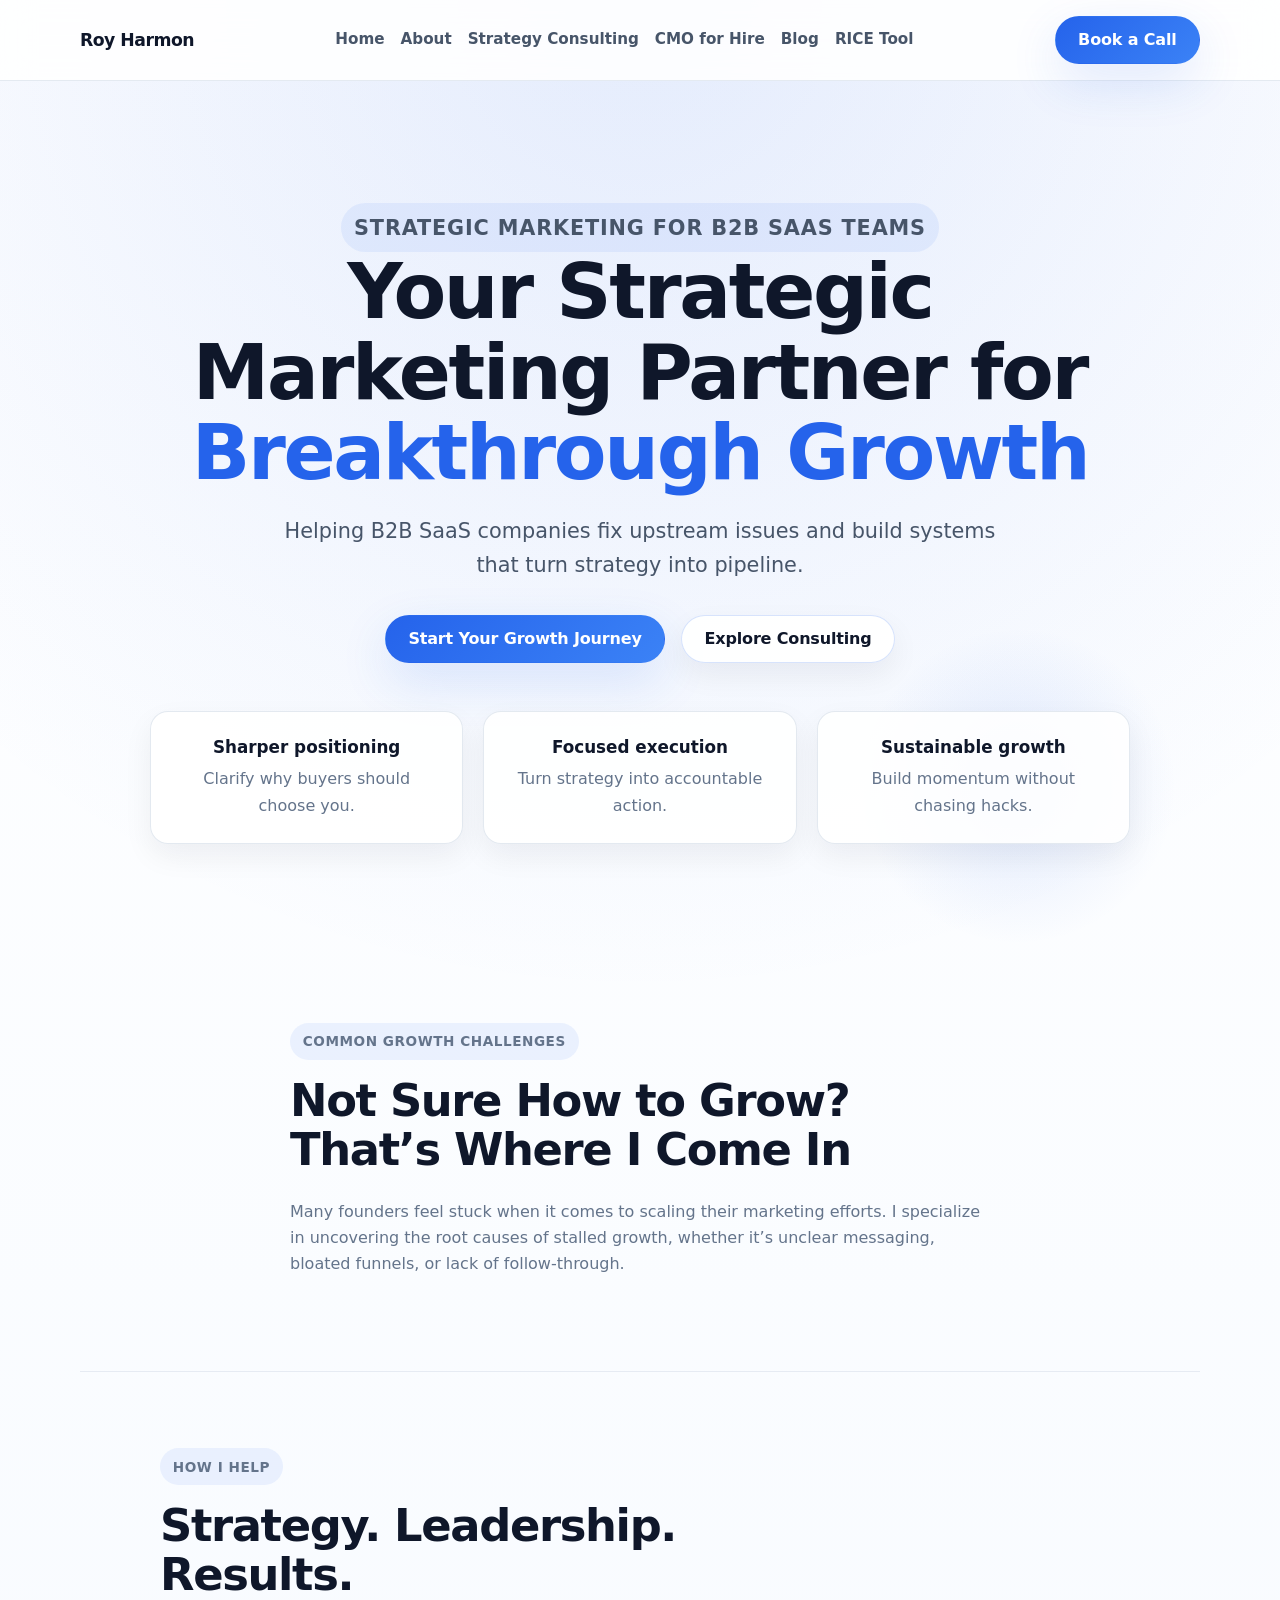
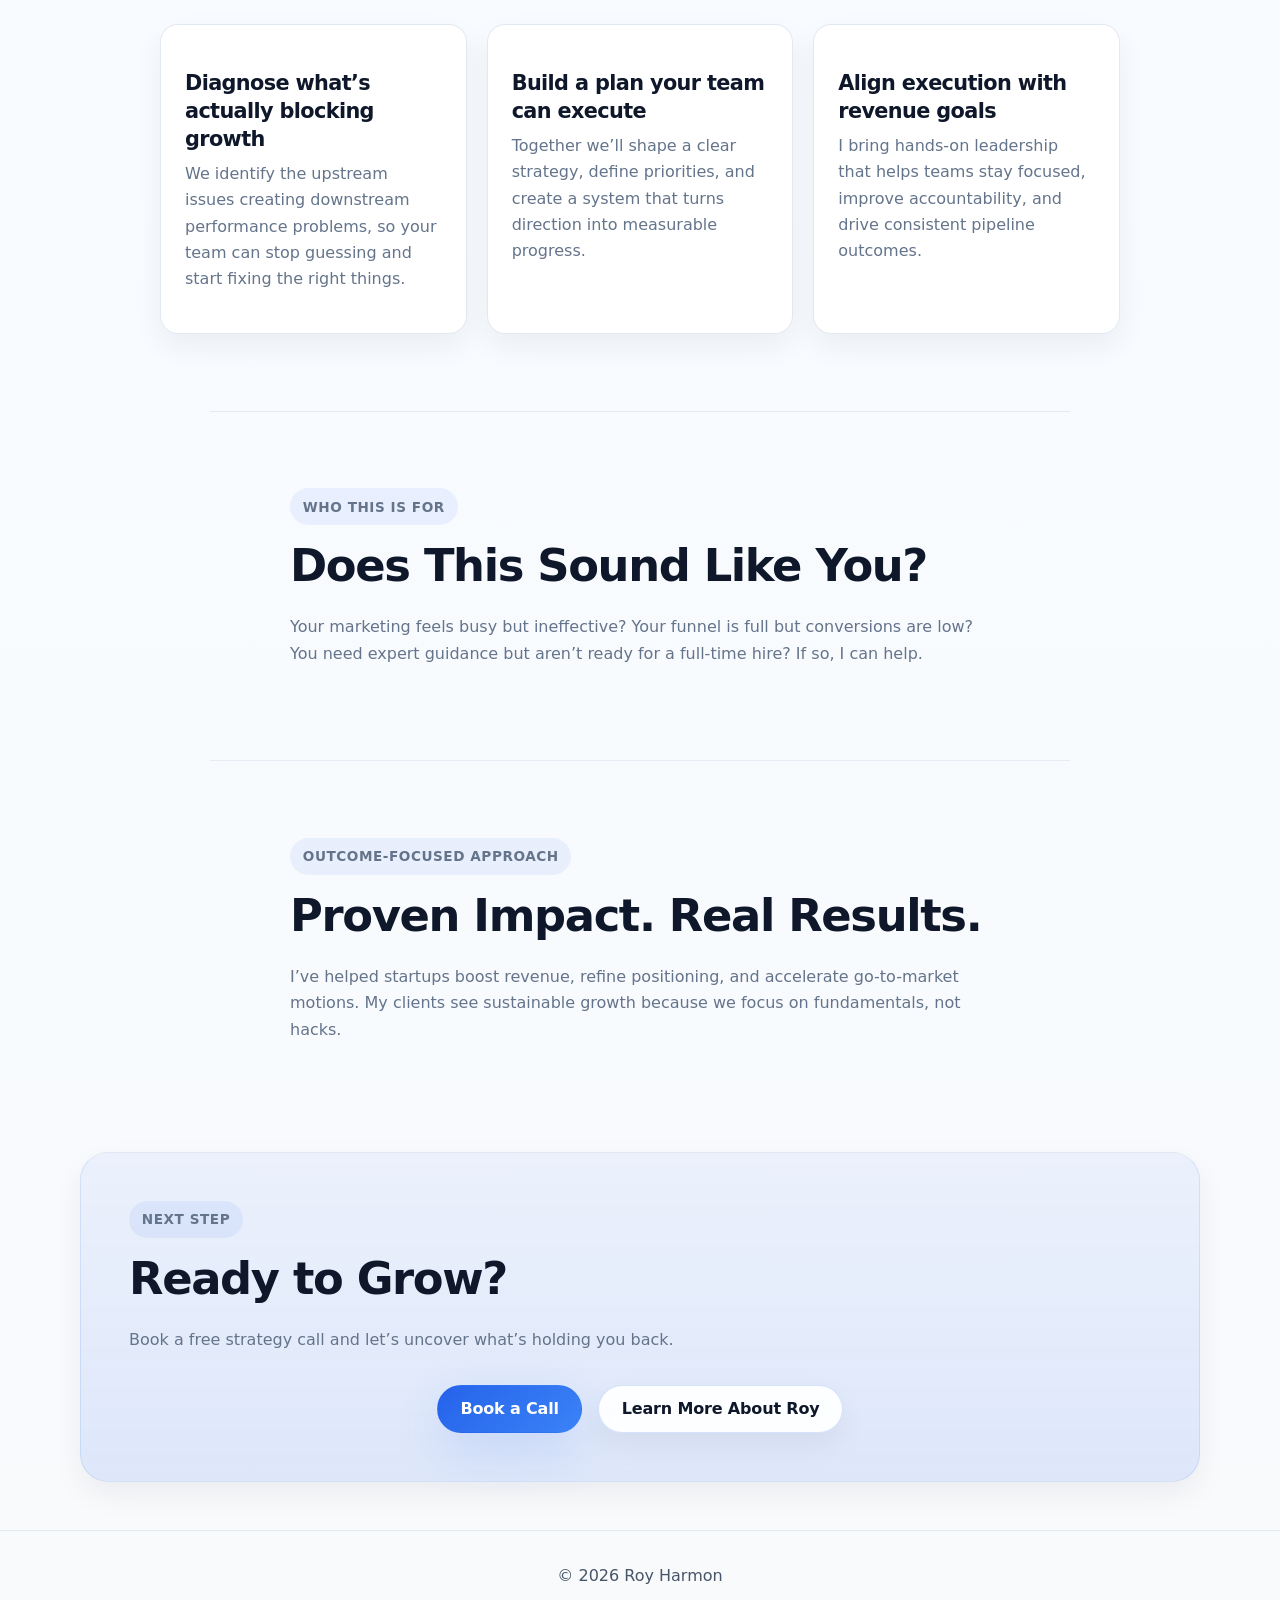
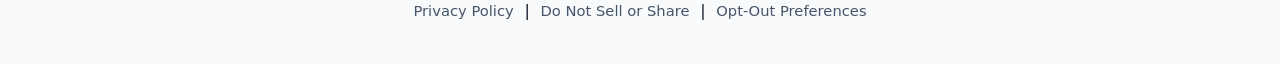
==== commit 57b48a31: "Revert "Refresh site pages with premium editorial redesign" This reverts commit 6f502e5774329202f926" ====
--- a/index.html
+++ b/index.html
@@ -7,8 +7,115 @@
     <link rel="stylesheet" href="styles.css">
 </head>
 <body>
-<header class="nav"><div class="brand"><a href="index.html">Roy Harmon</a></div><nav><a href="index.html" class="current">Home</a><a href="about.html">About</a><a href="marketing-strategy-consultant.html">Strategy Consulting</a><a href="cmo-for-hire.html">CMO for Hire</a><a href="blog.html">Blog</a><a href="rice-scoring-tool.html">RICE Tool</a></nav><a class="btn-primary" href="#cta">Book a Call</a></header>
-<main><section class="hero"><div class="hero__inner"><div class="hero__content"><div class="eyebrow">For founders, CEOs &amp; marketing leaders</div><h1>Your Strategic Marketing Partner for <em>Breakthrough Growth</em></h1><p>Helping B2B SaaS companies fix upstream issues and build systems that turn strategy into pipeline.</p><div class="hero__actions"><a class="btn-primary" href="#cta">Start Your Growth Journey</a><a class="btn-secondary" href="blog.html">See the blog</a></div></div><div class="hero__media"><div class="hero__media-placeholder"><svg width="64" height="64" viewBox="0 0 24 24" fill="none" stroke="white" stroke-width="1.5"><circle cx="12" cy="8" r="4"/><path d="M4 20c0-4 3.6-7 8-7s8 3 8 7"/></svg><span>HERO PHOTO</span></div></div></div></section><section class="band"><div class="container"><span>Strategy-first</span><span class="dot">•</span><span>System-driven</span><span class="dot">•</span><span>Execution-focused</span></div></section><section class="section"><div class="container grid-2"><div><div class="eyebrow">The Problem</div><h2>Tactics won't fix a <em>strategy</em> problem.</h2></div><div><p>Many founders feel stuck when it comes to scaling their marketing efforts. The root cause is usually upstream: unclear messaging, bloated funnels, inconsistent execution, or no real system tying it all together.</p><p>You do not need more random tactics. You need clarity, structure, and follow-through.</p></div></div></section><section class="section section--surface"><div class="container"><div class="eyebrow">What I Do</div><h2>Strategy. Leadership. Results.</h2><div class="cards cards--3"><div class="card"><h3>Clarify positioning</h3><p>Sharpen what you do, who it is for, and why buyers should choose you.</p></div><div class="card"><h3>Fix the system</h3><p>Align funnel, messaging, process, and priorities so the work compounds.</p></div><div class="card"><h3>Drive execution</h3><p>Turn strategy into pipeline with tighter planning and better follow-through.</p></div></div></div></section><section class="section"><div class="container grid-2"><div><div class="eyebrow">Why clients hire Roy</div><h2>Proven impact. Real results.</h2></div><div><p>I've helped startups boost revenue, refine positioning, and accelerate go-to-market motions. Clients come to me when growth feels messy, messaging is fuzzy, or the team is busy without clear momentum.</p><p>The goal is simple: remove guesswork and build a real engine for growth.</p></div></div></section><section class="section cta" id="cta"><div class="container"><div class="eyebrow">Ready to Grow?</div><h2>Let's uncover what's holding you back.</h2><p>Book a free strategy call and we'll talk through the bottlenecks, priorities, and next best moves.</p><a class="btn-primary" href="#">Book a Call</a></div></section></main>
-<footer class="footer"><p>&copy; 2026 Roy Harmon</p><nav><a href="privacy.html">Privacy Policy</a><a href="do-not-share.html">Do Not Sell or Share</a><a href="opt-out-preferences.html">Opt-Out Preferences</a></nav></footer>
+
+<header class="nav">
+    <div class="logo"><a href="index.html">Roy Harmon</a></div>
+    <nav>
+        <a href="index.html">Home</a>
+        <a href="about.html">About</a>
+        <a href="marketing-strategy-consultant.html">Strategy Consulting</a>
+        <a href="cmo-for-hire.html">CMO for Hire</a>
+        <a href="blog.html">Blog</a>
+        <a href="rice-scoring-tool.html">RICE Tool</a>
+    </nav>
+    <a class="btn btn-primary" href="#cta">Book a Call</a>
+</header>
+
+<main>
+
+<section class="hero hero-home">
+    <div class="hero-inner">
+        <p class="eyebrow">Strategic marketing for B2B SaaS teams</p>
+        <h1>Your Strategic Marketing Partner for <em>Breakthrough Growth</em></h1>
+        <p class="hero-lead">Helping B2B SaaS companies fix upstream issues and build systems that turn strategy into pipeline.</p>
+        <div class="hero-actions">
+            <a href="#cta" class="btn btn-primary">Start Your Growth Journey</a>
+            <a href="marketing-strategy-consultant.html" class="btn btn-secondary">Explore Consulting</a>
+        </div>
+        <div class="hero-proof" aria-label="Key service benefits">
+            <div class="hero-proof-item">
+                <strong>Sharper positioning</strong>
+                <span>Clarify why buyers should choose you.</span>
+            </div>
+            <div class="hero-proof-item">
+                <strong>Focused execution</strong>
+                <span>Turn strategy into accountable action.</span>
+            </div>
+            <div class="hero-proof-item">
+                <strong>Sustainable growth</strong>
+                <span>Build momentum without chasing hacks.</span>
+            </div>
+        </div>
+    </div>
+</section>
+
+<section class="section section-intro">
+    <div class="section-heading">
+        <p class="eyebrow">Common growth challenges</p>
+        <h2>Not Sure How to Grow? That’s Where I Come In</h2>
+    </div>
+    <p>Many founders feel stuck when it comes to scaling their marketing efforts. I specialize in uncovering the root causes of stalled growth, whether it’s unclear messaging, bloated funnels, or lack of follow-through.</p>
+</section>
+
+<section class="section feature-grid-section">
+    <div class="section-heading">
+        <p class="eyebrow">How I help</p>
+        <h2>Strategy. Leadership. Results.</h2>
+    </div>
+    <div class="feature-grid">
+        <article class="feature-card">
+            <h3>Diagnose what’s actually blocking growth</h3>
+            <p>We identify the upstream issues creating downstream performance problems, so your team can stop guessing and start fixing the right things.</p>
+        </article>
+        <article class="feature-card">
+            <h3>Build a plan your team can execute</h3>
+            <p>Together we’ll shape a clear strategy, define priorities, and create a system that turns direction into measurable progress.</p>
+        </article>
+        <article class="feature-card">
+            <h3>Align execution with revenue goals</h3>
+            <p>I bring hands-on leadership that helps teams stay focused, improve accountability, and drive consistent pipeline outcomes.</p>
+        </article>
+    </div>
+</section>
+
+<section class="section section-highlight">
+    <div class="section-heading">
+        <p class="eyebrow">Who this is for</p>
+        <h2>Does This Sound Like You?</h2>
+    </div>
+    <p>Your marketing feels busy but ineffective? Your funnel is full but conversions are low? You need expert guidance but aren’t ready for a full-time hire? If so, I can help.</p>
+</section>
+
+<section class="section section-proof">
+    <div class="section-heading">
+        <p class="eyebrow">Outcome-focused approach</p>
+        <h2>Proven Impact. Real Results.</h2>
+    </div>
+    <p>I’ve helped startups boost revenue, refine positioning, and accelerate go-to-market motions. My clients see sustainable growth because we focus on fundamentals, not hacks.</p>
+</section>
+
+<section class="section section-cta" id="cta">
+    <div class="section-heading">
+        <p class="eyebrow">Next step</p>
+        <h2>Ready to Grow?</h2>
+    </div>
+    <p>Book a free strategy call and let’s uncover what’s holding you back.</p>
+    <div class="hero-actions">
+        <a href="#" class="btn btn-primary">Book a Call</a>
+        <a href="about.html" class="btn btn-secondary">Learn More About Roy</a>
+    </div>
+</section>
+
+</main>
+
+<footer class="footer">
+    <p>&copy; 2026 Roy Harmon</p>
+    <nav>
+        <a href="privacy.html">Privacy Policy</a> | 
+        <a href="do-not-share.html">Do Not Sell or Share</a> | 
+        <a href="opt-out-preferences.html">Opt-Out Preferences</a>
+    </nav>
+</footer>
+
 </body>
-</html>+</html>
--- a/styles.css
+++ b/styles.css
@@ -1,130 +1,511 @@
-@import url("https://fonts.googleapis.com/css2?family=Playfair+Display:ital,wght@0,700;0,900;1,700&family=DM+Sans:ital,opsz,wght@0,9..40,300;0,9..40,400;0,9..40,500;0,9..40,600;0,9..40,700;1,9..40,300&display=swap");
-
+/* Professional site-wide styles for royhamon.com */
 :root {
-  --ink: #0b0f1a;
-  --ink-soft: #3d4a66;
-  --ink-muted: #6b7894;
-  --gold: #c9922a;
-  --gold-light: #f0c66a;
-  --gold-dim: rgba(201, 146, 42, 0.12);
-  --surface: #f5f6f8;
-  --surface-alt: #eceef2;
-  --white: #ffffff;
-  --border: rgba(11, 15, 26, 0.10);
-  --border-strong: rgba(11, 15, 26, 0.18);
-  --navy: #0b0f1a;
-  --navy-mid: #111827;
-  --navy-light: #1e2a3e;
-  --radius-sm: 8px;
-  --radius-md: 14px;
-  --radius-lg: 22px;
-  --radius-xl: 32px;
-  --shadow-sm: 0 2px 8px rgba(11, 15, 26, 0.07);
-  --shadow-md: 0 8px 30px rgba(11, 15, 26, 0.10);
-  --shadow-lg: 0 20px 60px rgba(11, 15, 26, 0.13);
-  --max: 1140px;
-  --font-display: "Playfair Display", Georgia, serif;
-  --font-body: "DM Sans", system-ui, sans-serif;
-  --ease-out: cubic-bezier(0.16, 1, 0.3, 1);
-}
-
-*, *::before, *::after { box-sizing: border-box; }
-html { scroll-behavior: smooth; font-size: 16px; }
-body { margin: 0; background: var(--white); color: var(--ink); font-family: var(--font-body); line-height: 1.68; -webkit-font-smoothing: antialiased; }
-img { max-width: 100%; display: block; }
-a { color: var(--gold); text-decoration: none; }
-a:hover { color: #b4801f; }
-h1, h2, h3, h4 { font-family: var(--font-display); line-height: 1.08; letter-spacing: -0.025em; margin-top: 0; }
-p, ul, ol { margin-top: 0; }
-main { display: block; }
-.container { max-width: var(--max); margin: 0 auto; padding: 0 28px; }
-.grid-2 { display: grid; grid-template-columns: 1fr 1fr; gap: 56px; align-items: start; }
-.nav { display: flex; justify-content: space-between; align-items: center; gap: 24px; padding: 0 32px; min-height: 72px; background: rgba(255, 255, 255, 0.94); border-bottom: 1px solid var(--border); position: sticky; top: 0; z-index: 200; backdrop-filter: blur(14px); }
-.nav .brand a { font-family: var(--font-display); font-size: 1.18rem; font-weight: 900; color: var(--ink); letter-spacing: -0.02em; }
-.nav nav { display: flex; gap: 6px; align-items: center; flex-wrap: wrap; justify-content: center; }
-.nav nav a { color: var(--ink-soft); font-size: 0.88rem; font-weight: 500; padding: 6px 11px; border-radius: var(--radius-sm); transition: color 0.18s, background 0.18s; }
-.nav nav a:hover, .nav nav a.current { color: var(--ink); background: var(--surface); }
-.btn-primary, .btn-secondary { display: inline-flex; align-items: center; justify-content: center; border-radius: 999px; padding: 0.72rem 1.5rem; font-family: var(--font-body); font-size: 0.9rem; font-weight: 600; transition: transform 0.18s var(--ease-out), box-shadow 0.18s, background 0.18s; border: 1.5px solid transparent; cursor: pointer; white-space: nowrap; }
-.btn-primary { background: var(--gold); color: var(--white); border-color: var(--gold); box-shadow: 0 2px 16px rgba(201, 146, 42, 0.28); }
-.btn-primary:hover { background: #b4801f; color: var(--white); transform: translateY(-1px); box-shadow: 0 6px 24px rgba(201, 146, 42, 0.35); }
-.btn-secondary { background: transparent; color: var(--ink-soft); border-color: var(--border-strong); }
-.btn-secondary:hover { background: var(--surface); color: var(--ink); transform: translateY(-1px); }
-.eyebrow { display: inline-block; font-family: var(--font-body); font-size: 0.72rem; font-weight: 700; text-transform: uppercase; letter-spacing: 0.18em; color: var(--gold); margin-bottom: 16px; }
-.hero { background: var(--navy); position: relative; overflow: hidden; padding: 88px 0 76px; }
-.hero::before { content: ""; position: absolute; inset: 0; background: radial-gradient(ellipse 70% 60% at 65% 50%, rgba(201, 146, 42, 0.09) 0%, transparent 70%), radial-gradient(ellipse 40% 80% at 10% 80%, rgba(30, 42, 62, 0.9) 0%, transparent 60%); pointer-events: none; }
-.hero::after { content: ""; position: absolute; inset: 0; background-image: radial-gradient(rgba(255, 255, 255, 0.04) 1px, transparent 1px); background-size: 28px 28px; pointer-events: none; }
-.hero__inner { position: relative; z-index: 1; max-width: var(--max); margin: 0 auto; padding: 0 28px; display: grid; grid-template-columns: 1.15fr 0.85fr; gap: 56px; align-items: center; }
-.hero__content { animation: fadeUp 0.7s var(--ease-out) both; }
-.hero__media { border-radius: var(--radius-xl); overflow: hidden; box-shadow: 0 32px 80px rgba(0, 0, 0, 0.5); border: 1px solid rgba(255, 255, 255, 0.07); animation: fadeUp 0.7s 0.15s var(--ease-out) both; }
-.hero h1 { font-size: clamp(2.6rem, 5.5vw, 4.4rem); line-height: 1.02; letter-spacing: -0.04em; color: var(--white); margin-bottom: 20px; }
-.hero h1 em { color: var(--gold-light); font-style: italic; }
-.hero p { font-size: 1.1rem; color: rgba(255, 255, 255, 0.65); max-width: 52ch; margin-bottom: 32px; font-weight: 300; line-height: 1.65; }
-.hero .eyebrow { color: var(--gold-light); opacity: 0.85; }
-.hero__actions { display: flex; flex-wrap: wrap; gap: 12px; }
-.hero .btn-secondary { color: rgba(255, 255, 255, 0.75); border-color: rgba(255, 255, 255, 0.2); }
-.hero .btn-secondary:hover { background: rgba(255, 255, 255, 0.08); color: var(--white); }
-.hero__media-placeholder { width: 100%; aspect-ratio: 4 / 3; background: linear-gradient(135deg, #1e2a3e 0%, #2a3a58 50%, #1a2535 100%); display: flex; flex-direction: column; align-items: center; justify-content: center; gap: 12px; }
-.hero__media-placeholder svg { opacity: 0.25; }
-.hero__media-placeholder span { color: rgba(255, 255, 255, 0.3); font-size: 0.82rem; letter-spacing: 0.1em; font-weight: 500; }
-.band { background: var(--navy-mid); border-bottom: 1px solid rgba(255, 255, 255, 0.05); padding: 13px 28px; }
-.band .container { display: flex; flex-wrap: wrap; justify-content: center; gap: 20px; font-size: 0.7rem; font-weight: 700; letter-spacing: 0.2em; text-transform: uppercase; color: rgba(255, 255, 255, 0.45); }
-.band .dot { color: var(--gold); opacity: 0.7; }
-.section { padding: 96px 0; }
-.section--surface { background: var(--surface); border-top: 1px solid var(--border); border-bottom: 1px solid var(--border); }
-.section h2 { font-size: clamp(2rem, 4vw, 3rem); line-height: 1.06; letter-spacing: -0.035em; color: var(--ink); margin-bottom: 20px; }
-.section h2 em { color: var(--gold); font-style: italic; }
-.section p, .section li { color: var(--ink-soft); font-size: 1rem; }
-.section p { max-width: 62ch; margin-bottom: 16px; }
-.section ul, .section ol { padding-left: 1.2rem; color: var(--ink-soft); }
-.section li + li { margin-top: 0.7rem; }
-.cards { display: grid; gap: 22px; margin-top: 48px; }
-.cards--3 { grid-template-columns: repeat(3, minmax(0, 1fr)); }
-.card { background: var(--white); border: 1px solid var(--border); border-radius: var(--radius-lg); padding: 28px 26px; box-shadow: var(--shadow-sm); transition: box-shadow 0.22s var(--ease-out), transform 0.22s var(--ease-out), border-color 0.22s; position: relative; overflow: hidden; }
-.card::before { content: ""; position: absolute; top: 0; left: 0; right: 0; height: 3px; background: linear-gradient(90deg, var(--gold), var(--gold-light)); opacity: 0; transition: opacity 0.22s; }
-.card:hover { box-shadow: var(--shadow-lg); transform: translateY(-3px); border-color: var(--border-strong); }
-.card:hover::before { opacity: 1; }
-.card h3 { font-size: 1.15rem; font-weight: 700; margin-bottom: 10px; letter-spacing: -0.02em; color: var(--ink); }
-.card p { margin: 0; font-size: 0.94rem; color: var(--ink-soft); }
-.cta { text-align: center; background: var(--navy); position: relative; overflow: hidden; }
-.cta::before { content: ""; position: absolute; inset: 0; background: radial-gradient(ellipse 60% 80% at 50% 50%, rgba(201, 146, 42, 0.11) 0%, transparent 70%); pointer-events: none; }
-.cta .container, .cta .eyebrow, .cta h2, .cta p, .cta .btn-primary { position: relative; }
-.cta .eyebrow { color: var(--gold-light); }
-.cta h2 { color: var(--white); max-width: 20ch; margin: 0 auto 16px; }
-.cta p { color: rgba(255, 255, 255, 0.6); max-width: 52ch; margin: 0 auto 32px; font-weight: 300; }
-.footer { background: var(--navy-mid); text-align: center; padding: 36px 28px 52px; border-top: 1px solid rgba(255, 255, 255, 0.06); }
-.footer p { color: rgba(255, 255, 255, 0.35); font-size: 0.88rem; margin: 0 0 12px; }
-.footer nav { display: flex; justify-content: center; flex-wrap: wrap; gap: 8px; }
-.footer nav a { color: rgba(255, 255, 255, 0.35); font-size: 0.82rem; padding: 4px 10px; border-radius: 4px; transition: color 0.15s; }
-.footer nav a:hover { color: rgba(255, 255, 255, 0.7); }
-.blog-grid { display: grid; grid-template-columns: repeat(2, minmax(0, 1fr)); gap: 26px; margin-top: 8px; }
-.post-card { background: var(--white); border: 1px solid var(--border); border-radius: var(--radius-lg); overflow: hidden; box-shadow: var(--shadow-sm); transition: box-shadow 0.22s var(--ease-out), transform 0.22s var(--ease-out); display: flex; flex-direction: column; }
-.post-card:hover { box-shadow: var(--shadow-lg); transform: translateY(-3px); }
-.post-card-img { width: 100%; aspect-ratio: 16 / 9; background: linear-gradient(135deg, var(--surface) 0%, var(--surface-alt) 100%); display: flex; align-items: center; justify-content: center; }
-.post-card-img svg { opacity: 0.85; }
-.post-card__body { padding: 22px 24px 26px; flex: 1; }
-.post-card__body h3 { font-size: 1.2rem; margin-bottom: 10px; letter-spacing: -0.02em; color: var(--ink); }
-.post-card__body h3 a { color: var(--ink); transition: color 0.15s; }
-.post-card__body h3 a:hover { color: var(--gold); }
-.post-card__body p { color: var(--ink-soft); font-size: 0.93rem; margin: 0; }
-.meta { font-size: 0.72rem; font-weight: 700; letter-spacing: 0.14em; text-transform: uppercase; color: var(--gold); margin-bottom: 10px; }
-.post-layout { display: grid; grid-template-columns: minmax(0, 1.8fr) minmax(260px, 0.8fr); gap: 32px; align-items: start; }
-.post-content { background: var(--white); border: 1px solid var(--border); border-radius: var(--radius-lg); padding: 32px; box-shadow: var(--shadow-sm); }
-.post-sidebar { display: grid; gap: 18px; }
-.post-content h2 { font-size: 1.65rem; margin-top: 2.2rem; margin-bottom: 0.9rem; }
-.post-content h2:first-child { margin-top: 0; }
-.pullquote { margin: 1.8rem 0; padding: 1.25rem 1.4rem; border-left: 4px solid var(--gold); background: var(--surface); border-radius: 0 var(--radius-md) var(--radius-md) 0; color: var(--ink); font-family: var(--font-display); font-size: 1.3rem; line-height: 1.35; }
-.kpi-banner { display: inline-flex; align-items: center; gap: 16px; margin-top: 28px; background: var(--navy); color: white; border-radius: var(--radius-md); padding: 20px 32px; }
-.kpi-banner__label { font-size: 0.9rem; font-weight: 500; opacity: 0.55; letter-spacing: 0.05em; text-transform: uppercase; }
-.score { font-family: var(--font-display); font-size: 1.8rem; font-weight: 700; color: var(--gold-light); letter-spacing: -0.04em; }
-.form-row { display: grid; grid-template-columns: repeat(4, minmax(0, 1fr)); gap: 18px; margin-top: 36px; }
-label { display: block; font-size: 0.82rem; font-weight: 700; color: var(--ink-soft); margin-bottom: 8px; text-transform: uppercase; letter-spacing: 0.08em; }
-input[type="number"] { width: 100%; padding: 13px 16px; border-radius: var(--radius-md); border: 1.5px solid var(--border-strong); background: var(--white); font-family: var(--font-body); font-size: 1.05rem; font-weight: 500; color: var(--ink); transition: border-color 0.18s, box-shadow 0.18s; outline: none; -moz-appearance: textfield; }
-input[type="number"]::-webkit-outer-spin-button, input[type="number"]::-webkit-inner-spin-button { -webkit-appearance: none; }
-input[type="number"]:focus { border-color: var(--gold); box-shadow: 0 0 0 3px var(--gold-dim); }
-.legal-card { max-width: 860px; margin: 0 auto; background: var(--white); border: 1px solid var(--border); border-radius: var(--radius-lg); padding: 32px; box-shadow: var(--shadow-sm); }
-.legal-card h2 { font-size: 1.6rem; margin-top: 2rem; }
-.legal-card h2:first-child { margin-top: 0; }
-@keyframes fadeUp { from { opacity: 0; transform: translateY(24px); } to { opacity: 1; transform: translateY(0); } }
-@media (max-width: 980px) { .hero__inner, .grid-2, .post-layout { grid-template-columns: 1fr; gap: 36px; } .cards--3 { grid-template-columns: repeat(2, minmax(0, 1fr)); } .form-row { grid-template-columns: 1fr 1fr; } }
-@media (max-width: 860px) { .blog-grid { grid-template-columns: 1fr; } .nav { flex-wrap: wrap; padding: 14px 18px; } }
-@media (max-width: 560px) { .cards--3, .form-row { grid-template-columns: 1fr; } .hero { padding-top: 72px; } .post-content, .legal-card { padding: 24px; } .kpi-banner { width: 100%; justify-content: space-between; } }
+    --ink: #0f172a;
+    --ink-soft: #1e293b;
+    --slate: #475569;
+    --slate-soft: #64748b;
+    --slate-faint: #94a3b8;
+    --brand: #2563eb;
+    --brand-strong: #1d4ed8;
+    --brand-soft: #dbeafe;
+    --surface: #ffffff;
+    --surface-muted: #f8fafc;
+    --surface-strong: #eef2ff;
+    --border: #e2e8f0;
+    --border-strong: #cbd5e1;
+    --shadow-sm: 0 12px 30px rgba(15, 23, 42, 0.06);
+    --shadow-md: 0 18px 50px rgba(37, 99, 235, 0.14);
+    --shadow-lg: 0 30px 70px rgba(15, 23, 42, 0.1);
+    --radius-sm: 12px;
+    --radius-md: 18px;
+    --radius-lg: 28px;
+    --site-max-width: 1120px;
+}
+
+* {
+    box-sizing: border-box;
+}
+
+html {
+    scroll-behavior: smooth;
+}
+
+body {
+    margin: 0;
+    color: var(--ink);
+    font-family: Inter, system-ui, -apple-system, BlinkMacSystemFont, "Segoe UI", sans-serif;
+    line-height: 1.65;
+    text-rendering: optimizeLegibility;
+    background:
+        radial-gradient(circle at top, rgba(37, 99, 235, 0.12), transparent 30%),
+        linear-gradient(180deg, #ffffff 0%, #f8fbff 55%, #f8fafc 100%);
+}
+
+img {
+    display: block;
+    max-width: 100%;
+}
+
+main {
+    display: block;
+}
+
+a {
+    color: inherit;
+}
+
+p,
+ul,
+ol {
+    margin-top: 0;
+}
+
+ul,
+ol {
+    padding-left: 1.2rem;
+}
+
+h1,
+h2,
+h3 {
+    letter-spacing: -0.03em;
+}
+
+.logo a {
+    font-size: 1.08rem;
+    font-weight: 800;
+    letter-spacing: -0.03em;
+    text-decoration: none;
+}
+
+.nav {
+    position: sticky;
+    top: 0;
+    z-index: 10;
+    display: flex;
+    align-items: center;
+    justify-content: space-between;
+    gap: 1rem;
+    padding: 1rem max(1.25rem, calc((100vw - var(--site-max-width)) / 2));
+    background: rgba(255, 255, 255, 0.88);
+    border-bottom: 1px solid rgba(226, 232, 240, 0.9);
+    backdrop-filter: blur(16px);
+}
+
+.nav nav {
+    display: flex;
+    flex-wrap: wrap;
+    justify-content: center;
+    gap: 0.35rem 1rem;
+}
+
+.nav a {
+    font-weight: 600;
+    text-decoration: none;
+}
+
+.nav nav a {
+    padding: 0.45rem 0;
+    font-size: 0.95rem;
+    color: var(--slate);
+    transition: color 0.2s ease;
+}
+
+.nav nav a:hover,
+.nav nav a:focus-visible,
+.footer nav a:hover,
+.footer nav a:focus-visible,
+.feature-card a:hover,
+.feature-card a:focus-visible,
+.blog-list a:hover,
+.blog-list a:focus-visible {
+    color: var(--brand);
+}
+
+.btn,
+.btn-primary,
+.nav a.btn {
+    display: inline-flex;
+    align-items: center;
+    justify-content: center;
+    min-height: 48px;
+    padding: 0.85rem 1.4rem;
+    border: 1px solid transparent;
+    border-radius: 999px;
+    font-weight: 700;
+    line-height: 1;
+    letter-spacing: -0.01em;
+    text-decoration: none;
+    transition: transform 0.2s ease, box-shadow 0.2s ease, background-color 0.2s ease, border-color 0.2s ease, color 0.2s ease;
+}
+
+.btn:hover,
+.btn:focus-visible,
+.btn-primary:hover,
+.btn-primary:focus-visible,
+.nav a.btn:hover,
+.nav a.btn:focus-visible {
+    transform: translateY(-1px);
+}
+
+.btn-primary,
+.nav a.btn {
+    color: #fff;
+    background: linear-gradient(135deg, var(--brand), #3b82f6);
+    box-shadow: var(--shadow-md);
+}
+
+.btn-primary:hover,
+.btn-primary:focus-visible,
+.nav a.btn:hover,
+.nav a.btn:focus-visible {
+    background: linear-gradient(135deg, var(--brand-strong), var(--brand));
+}
+
+.btn-secondary {
+    color: var(--ink);
+    background: rgba(255, 255, 255, 0.92);
+    border-color: rgba(37, 99, 235, 0.18);
+    box-shadow: var(--shadow-sm);
+}
+
+.btn-secondary:hover,
+.btn-secondary:focus-visible {
+    color: var(--brand);
+    border-color: rgba(37, 99, 235, 0.3);
+}
+
+.hero,
+.section,
+.footer {
+    padding-left: max(1.25rem, calc((100vw - var(--site-max-width)) / 2));
+    padding-right: max(1.25rem, calc((100vw - var(--site-max-width)) / 2));
+}
+
+.hero {
+    position: relative;
+    padding-top: clamp(4.5rem, 8vw, 7rem);
+    padding-bottom: clamp(4rem, 8vw, 6.5rem);
+}
+
+.hero::after {
+    content: "";
+    position: absolute;
+    inset: auto 8% 0 auto;
+    width: min(320px, 35vw);
+    height: min(320px, 35vw);
+    border-radius: 50%;
+    background: radial-gradient(circle, rgba(37, 99, 235, 0.12), transparent 70%);
+    pointer-events: none;
+}
+
+.hero-inner,
+.hero > * {
+    position: relative;
+    z-index: 1;
+}
+
+.hero-inner {
+    max-width: 760px;
+    margin: 0 auto;
+    text-align: center;
+}
+
+.hero-home .hero-inner {
+    max-width: 980px;
+}
+
+.eyebrow {
+    display: inline-flex;
+    align-items: center;
+    margin-bottom: 1rem;
+    padding: 0.45rem 0.8rem;
+    border-radius: 999px;
+    background: rgba(37, 99, 235, 0.08);
+    color: var(--brand);
+    font-size: 0.85rem;
+    font-weight: 700;
+    letter-spacing: 0.04em;
+    text-transform: uppercase;
+}
+
+.hero h1 {
+    margin: 0;
+    font-size: clamp(2.6rem, 6vw, 4.8rem);
+    line-height: 1.05;
+    font-weight: 800;
+}
+
+.hero h1 em {
+    color: var(--brand);
+    font-style: normal;
+}
+
+.hero p {
+    max-width: 720px;
+    margin: 1.25rem auto 0;
+    font-size: clamp(1.08rem, 2vw, 1.3rem);
+    color: var(--slate);
+}
+
+.hero-actions {
+    display: flex;
+    flex-wrap: wrap;
+    justify-content: center;
+    gap: 1rem;
+    margin-top: 2rem;
+}
+
+.hero-proof,
+.feature-grid,
+.blog-list,
+.form-grid {
+    display: grid;
+    gap: 1.25rem;
+}
+
+.hero-proof,
+.feature-grid {
+    grid-template-columns: repeat(3, minmax(0, 1fr));
+}
+
+.hero-proof {
+    margin-top: 3rem;
+}
+
+.hero-proof-item,
+.feature-card,
+.blog-list li,
+.score-card,
+.form-field {
+    padding: 1.5rem;
+    background: rgba(255, 255, 255, 0.88);
+    border: 1px solid rgba(226, 232, 240, 0.95);
+    border-radius: var(--radius-md);
+    box-shadow: var(--shadow-sm);
+}
+
+.hero-proof-item strong,
+.feature-card h3,
+.blog-list h3 {
+    display: block;
+    margin-bottom: 0.5rem;
+    font-size: 1.05rem;
+    line-height: 1.35;
+}
+
+.hero-proof-item span,
+.feature-card p,
+.blog-list p,
+.section p,
+.section li,
+.section label,
+.score-card p {
+    color: var(--slate-soft);
+}
+
+.section {
+    max-width: var(--site-max-width);
+    margin: 0 auto;
+    padding-top: clamp(3.5rem, 6vw, 5.5rem);
+    padding-bottom: clamp(3.5rem, 6vw, 5.5rem);
+}
+
+.section + .section {
+    border-top: 1px solid rgba(226, 232, 240, 0.8);
+}
+
+.section-heading {
+    max-width: 720px;
+    margin-bottom: 1.5rem;
+}
+
+.section h2 {
+    margin: 0;
+    font-size: clamp(2rem, 3.5vw, 3rem);
+    line-height: 1.1;
+}
+
+.section h3 {
+    margin-top: 1.25rem;
+    color: var(--ink);
+    font-size: 1.3rem;
+}
+
+.feature-card {
+    height: 100%;
+}
+
+.section-intro,
+.section-highlight,
+.section-proof {
+    max-width: 860px;
+}
+
+.section-cta {
+    margin-top: 1rem;
+    margin-bottom: clamp(2rem, 4vw, 3rem);
+    padding: clamp(2rem, 4vw, 3rem);
+    background: linear-gradient(180deg, rgba(37, 99, 235, 0.06), rgba(37, 99, 235, 0.12));
+    border: 1px solid rgba(37, 99, 235, 0.12);
+    border-radius: var(--radius-lg);
+    box-shadow: var(--shadow-sm);
+}
+
+.blog-list {
+    grid-template-columns: repeat(auto-fit, minmax(240px, 1fr));
+    list-style: none;
+    padding: 0;
+    margin: 2rem 0 0;
+}
+
+.blog-list li {
+    margin: 0;
+}
+
+.blog-list h3 {
+    margin-top: 0;
+    font-size: 1.2rem;
+}
+
+.form-grid {
+    grid-template-columns: repeat(auto-fit, minmax(200px, 1fr));
+    margin-top: 2rem;
+}
+
+.form-field {
+    padding: 1.1rem;
+}
+
+.score-card {
+    margin-top: 1.5rem;
+    display: inline-flex;
+    align-items: center;
+    gap: 0.75rem;
+    background: linear-gradient(135deg, rgba(37, 99, 235, 0.08), rgba(255, 255, 255, 0.95));
+}
+
+.score-card strong {
+    color: var(--ink);
+}
+
+.score-value {
+    font-size: 2rem;
+    font-weight: 800;
+    line-height: 1;
+    color: var(--brand);
+}
+
+form input,
+form select,
+form textarea,
+button {
+    font: inherit;
+}
+
+input[type="number"],
+input[type="text"],
+input[type="email"],
+textarea,
+select {
+    width: 100%;
+    margin-top: 0.5rem;
+    padding: 0.85rem 1rem;
+    color: var(--ink);
+    background: #fff;
+    border: 1px solid var(--border);
+    border-radius: var(--radius-sm);
+    transition: border-color 0.2s ease, box-shadow 0.2s ease;
+}
+
+input:focus-visible,
+textarea:focus-visible,
+select:focus-visible,
+a:focus-visible,
+button:focus-visible {
+    outline: 3px solid rgba(37, 99, 235, 0.2);
+    outline-offset: 2px;
+}
+
+input:focus-visible,
+textarea:focus-visible,
+select:focus-visible {
+    border-color: var(--brand);
+    box-shadow: 0 0 0 4px rgba(37, 99, 235, 0.08);
+}
+
+.footer {
+    padding-top: 2rem;
+    padding-bottom: 2.5rem;
+    text-align: center;
+    background: var(--surface-muted);
+    border-top: 1px solid var(--border);
+}
+
+.footer p {
+    margin-bottom: 0.5rem;
+    color: var(--slate);
+}
+
+.footer nav a {
+    margin: 0 0.35rem;
+    color: var(--slate);
+    font-size: 0.92rem;
+    text-decoration: none;
+}
+
+@media (max-width: 900px) {
+    .nav {
+        flex-wrap: wrap;
+        justify-content: center;
+        padding-top: 0.9rem;
+        padding-bottom: 0.9rem;
+    }
+
+    .nav nav {
+        width: 100%;
+        order: 3;
+    }
+
+    .hero-proof,
+    .feature-grid {
+        grid-template-columns: 1fr;
+    }
+}
+
+@media (max-width: 640px) {
+    .nav {
+        align-items: stretch;
+    }
+
+    .nav .btn,
+    .btn-primary {
+        width: 100%;
+    }
+
+    .hero {
+        padding-top: 4rem;
+        padding-bottom: 4rem;
+    }
+
+    .hero-actions {
+        flex-direction: column;
+    }
+
+    .hero-actions .btn,
+    .hero-actions .btn-primary,
+    .hero-actions .btn-secondary {
+        width: 100%;
+    }
+
+    .section-cta {
+        padding: 1.5rem;
+        border-radius: var(--radius-md);
+    }
+
+    .footer nav {
+        display: flex;
+        flex-direction: column;
+        gap: 0.35rem;
+    }
+}
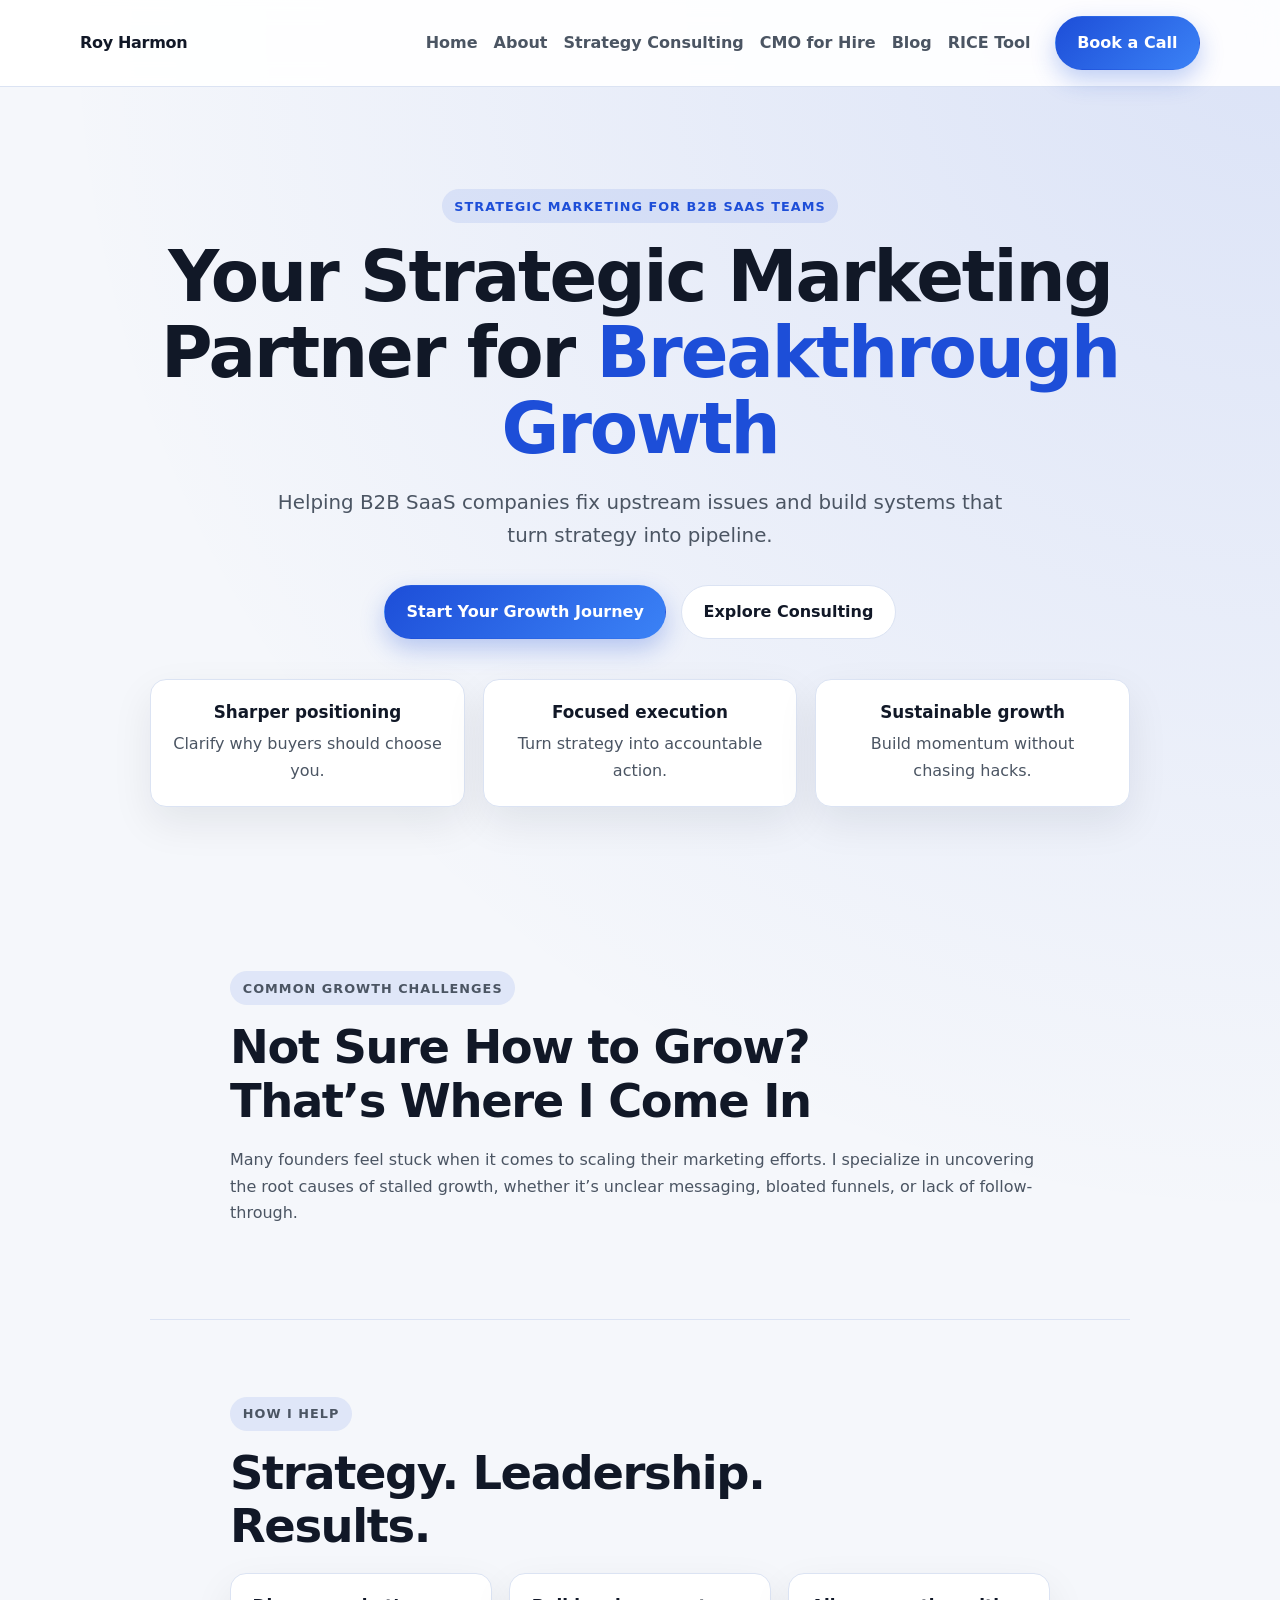
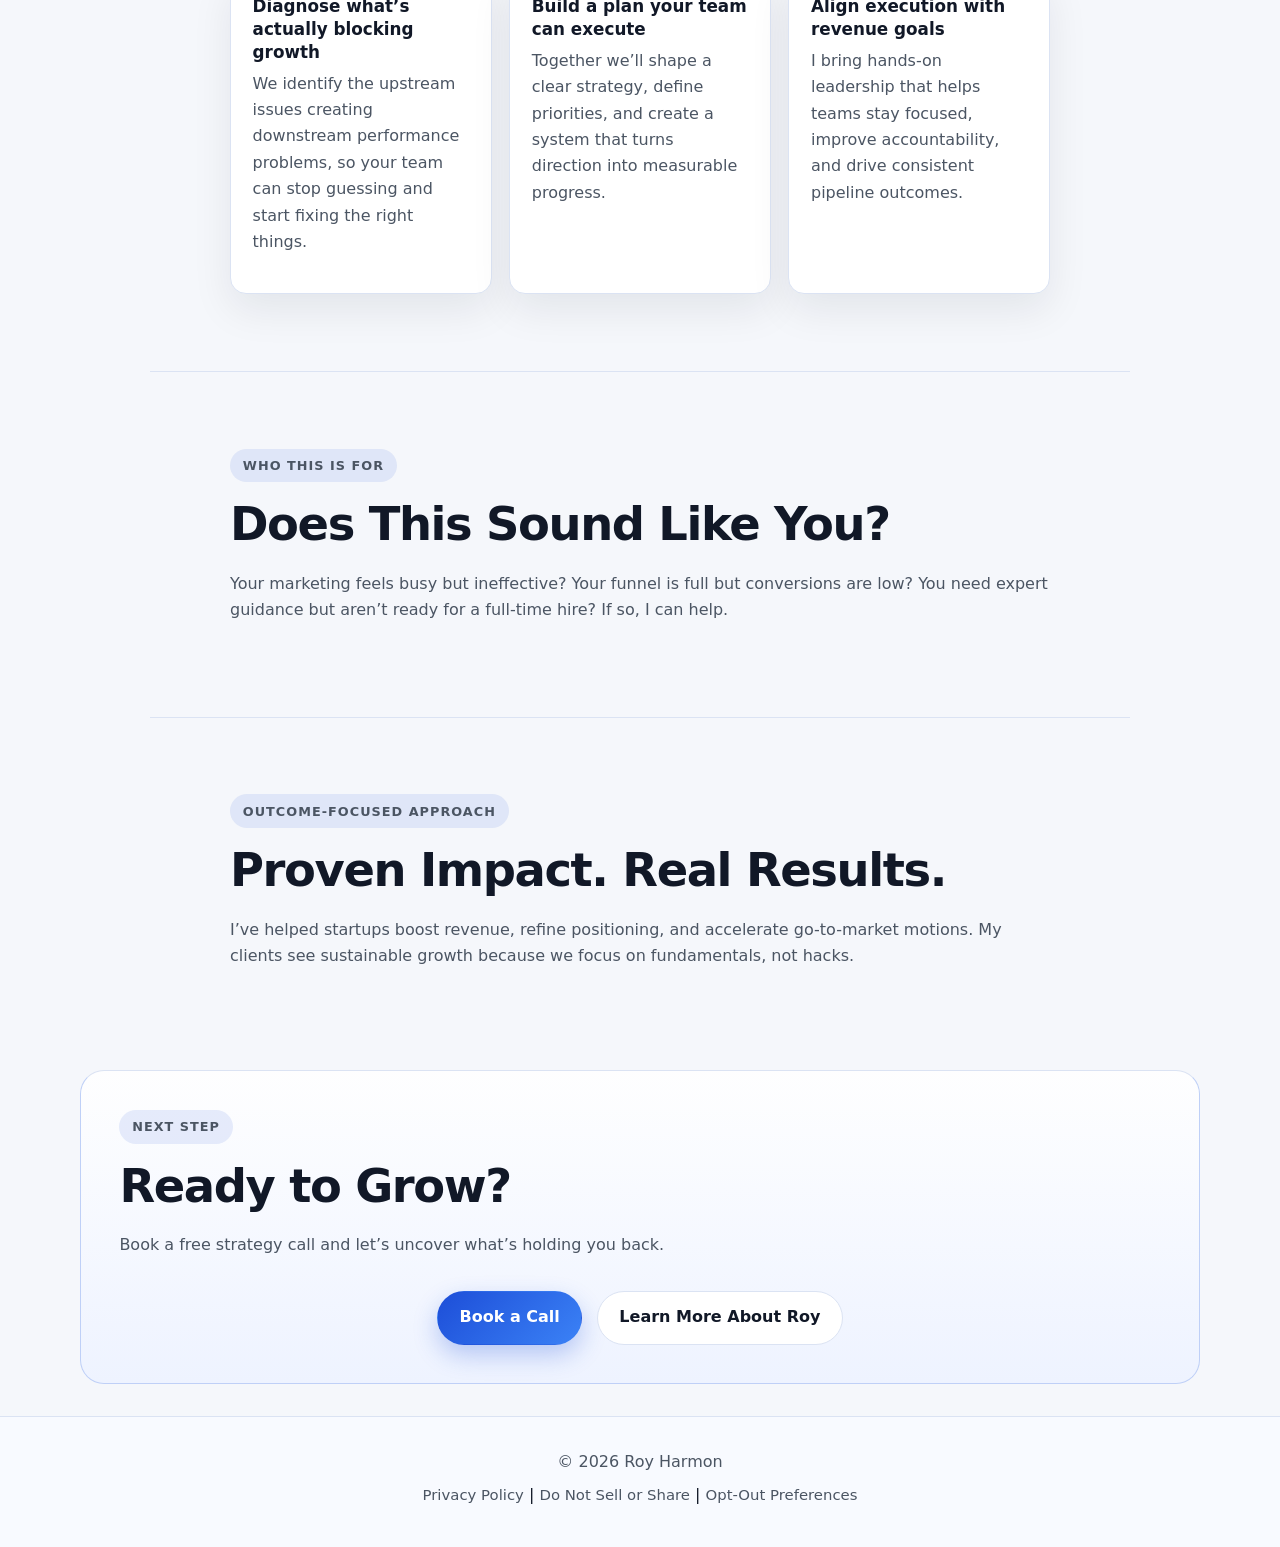
==== commit afce0cd1: "Merge pull request #7 from royharmon4/codex/improve-header-design-and-add-hamburger-menu" ====
--- a/index.html
+++ b/index.html
@@ -10,15 +10,23 @@
 
 <header class="nav">
     <div class="logo"><a href="index.html">Roy Harmon</a></div>
-    <nav>
-        <a href="index.html">Home</a>
-        <a href="about.html">About</a>
-        <a href="marketing-strategy-consultant.html">Strategy Consulting</a>
-        <a href="cmo-for-hire.html">CMO for Hire</a>
-        <a href="blog.html">Blog</a>
-        <a href="rice-scoring-tool.html">RICE Tool</a>
-    </nav>
-    <a class="btn btn-primary" href="#cta">Book a Call</a>
+    <input type="checkbox" id="nav-toggle" class="nav-toggle" aria-label="Toggle navigation">
+    <label for="nav-toggle" class="nav-toggle-label" aria-hidden="true">
+        <span></span>
+        <span></span>
+        <span></span>
+    </label>
+    <div class="nav-menu">
+        <nav class="nav-links">
+            <a href="index.html">Home</a>
+            <a href="about.html">About</a>
+            <a href="marketing-strategy-consultant.html">Strategy Consulting</a>
+            <a href="cmo-for-hire.html">CMO for Hire</a>
+            <a href="blog.html">Blog</a>
+            <a href="rice-scoring-tool.html">RICE Tool</a>
+        </nav>
+        <a class="btn btn-primary nav-cta" href="#cta">Book a Call</a>
+    </div>
 </header>
 
 <main>
--- a/styles.css
+++ b/styles.css
@@ -1,25 +1,15 @@
-/* Professional site-wide styles for royhamon.com */
 :root {
-    --ink: #0f172a;
-    --ink-soft: #1e293b;
-    --slate: #475569;
-    --slate-soft: #64748b;
-    --slate-faint: #94a3b8;
-    --brand: #2563eb;
-    --brand-strong: #1d4ed8;
-    --brand-soft: #dbeafe;
+    --bg: #f5f7fb;
     --surface: #ffffff;
-    --surface-muted: #f8fafc;
-    --surface-strong: #eef2ff;
-    --border: #e2e8f0;
-    --border-strong: #cbd5e1;
-    --shadow-sm: 0 12px 30px rgba(15, 23, 42, 0.06);
-    --shadow-md: 0 18px 50px rgba(37, 99, 235, 0.14);
-    --shadow-lg: 0 30px 70px rgba(15, 23, 42, 0.1);
-    --radius-sm: 12px;
-    --radius-md: 18px;
-    --radius-lg: 28px;
-    --site-max-width: 1120px;
+    --surface-soft: #eef3ff;
+    --text: #111827;
+    --text-soft: #4b5563;
+    --brand: #1d4ed8;
+    --brand-strong: #1e40af;
+    --border: #dbe3f3;
+    --shadow: 0 16px 40px rgba(15, 23, 42, 0.08);
+    --radius: 16px;
+    --max-width: 1120px;
 }
 
 * {
@@ -32,439 +22,312 @@
 
 body {
     margin: 0;
-    color: var(--ink);
     font-family: Inter, system-ui, -apple-system, BlinkMacSystemFont, "Segoe UI", sans-serif;
+    color: var(--text);
     line-height: 1.65;
-    text-rendering: optimizeLegibility;
-    background:
-        radial-gradient(circle at top, rgba(37, 99, 235, 0.12), transparent 30%),
-        linear-gradient(180deg, #ffffff 0%, #f8fbff 55%, #f8fafc 100%);
-}
-
-img {
-    display: block;
-    max-width: 100%;
-}
-
-main {
-    display: block;
+    background: radial-gradient(circle at top right, rgba(29, 78, 216, 0.12), transparent 36%), var(--bg);
 }
 
 a {
     color: inherit;
 }
 
-p,
-ul,
-ol {
-    margin-top: 0;
-}
-
-ul,
-ol {
-    padding-left: 1.2rem;
-}
-
 h1,
 h2,
-h3 {
-    letter-spacing: -0.03em;
-}
-
-.logo a {
-    font-size: 1.08rem;
-    font-weight: 800;
-    letter-spacing: -0.03em;
-    text-decoration: none;
+h3,
+p {
+    margin-top: 0;
+}
+
+.nav,
+.hero,
+.section,
+.footer {
+    padding-left: max(1.25rem, calc((100vw - var(--max-width)) / 2));
+    padding-right: max(1.25rem, calc((100vw - var(--max-width)) / 2));
 }
 
 .nav {
     position: sticky;
     top: 0;
-    z-index: 10;
+    z-index: 20;
     display: flex;
     align-items: center;
     justify-content: space-between;
     gap: 1rem;
-    padding: 1rem max(1.25rem, calc((100vw - var(--site-max-width)) / 2));
-    background: rgba(255, 255, 255, 0.88);
-    border-bottom: 1px solid rgba(226, 232, 240, 0.9);
-    backdrop-filter: blur(16px);
-}
-
-.nav nav {
+    padding-top: 1rem;
+    padding-bottom: 1rem;
+    background: rgba(255, 255, 255, 0.92);
+    border-bottom: 1px solid var(--border);
+    backdrop-filter: blur(14px);
+}
+
+.logo a {
+    text-decoration: none;
+    font-weight: 800;
+    letter-spacing: -0.02em;
+}
+
+.nav-menu {
     display: flex;
+    align-items: center;
+    gap: 1.5rem;
+    margin-left: auto;
+}
+
+.nav-links {
+    display: flex;
+    align-items: center;
     flex-wrap: wrap;
+    gap: 0.5rem 1rem;
+}
+
+.nav-links a {
+    text-decoration: none;
+    font-weight: 600;
+    color: var(--text-soft);
+    padding: 0.2rem 0;
+}
+
+.nav-links a:hover,
+.nav-links a:focus-visible,
+.footer nav a:hover,
+.footer nav a:focus-visible {
+    color: var(--brand);
+}
+
+.nav-toggle {
+    position: absolute;
+    opacity: 0;
+    pointer-events: none;
+}
+
+.nav-toggle-label {
+    display: none;
+    cursor: pointer;
+    align-items: center;
     justify-content: center;
-    gap: 0.35rem 1rem;
-}
-
-.nav a {
-    font-weight: 600;
+    width: 42px;
+    height: 42px;
+    border-radius: 10px;
+    border: 1px solid var(--border);
+    background: #fff;
+}
+
+.nav-toggle-label span {
+    display: block;
+    width: 18px;
+    height: 2px;
+    margin: 3px 0;
+    border-radius: 999px;
+    background: var(--text);
+}
+
+.nav-cta {
+    white-space: nowrap;
+}
+
+.btn {
+    display: inline-flex;
+    align-items: center;
+    justify-content: center;
+    min-height: 46px;
+    padding: 0.8rem 1.35rem;
+    border-radius: 999px;
+    border: 1px solid transparent;
+    font-weight: 700;
     text-decoration: none;
-}
-
-.nav nav a {
-    padding: 0.45rem 0;
-    font-size: 0.95rem;
-    color: var(--slate);
-    transition: color 0.2s ease;
-}
-
-.nav nav a:hover,
-.nav nav a:focus-visible,
-.footer nav a:hover,
-.footer nav a:focus-visible,
-.feature-card a:hover,
-.feature-card a:focus-visible,
-.blog-list a:hover,
-.blog-list a:focus-visible {
-    color: var(--brand);
-}
-
-.btn,
-.btn-primary,
-.nav a.btn {
-    display: inline-flex;
-    align-items: center;
-    justify-content: center;
-    min-height: 48px;
-    padding: 0.85rem 1.4rem;
-    border: 1px solid transparent;
-    border-radius: 999px;
-    font-weight: 700;
-    line-height: 1;
-    letter-spacing: -0.01em;
-    text-decoration: none;
-    transition: transform 0.2s ease, box-shadow 0.2s ease, background-color 0.2s ease, border-color 0.2s ease, color 0.2s ease;
+    transition: transform 0.15s ease, background-color 0.2s ease, border-color 0.2s ease;
 }
 
 .btn:hover,
-.btn:focus-visible,
-.btn-primary:hover,
-.btn-primary:focus-visible,
-.nav a.btn:hover,
-.nav a.btn:focus-visible {
+.btn:focus-visible {
     transform: translateY(-1px);
 }
 
-.btn-primary,
-.nav a.btn {
+.btn-primary {
     color: #fff;
     background: linear-gradient(135deg, var(--brand), #3b82f6);
-    box-shadow: var(--shadow-md);
+    box-shadow: 0 10px 24px rgba(29, 78, 216, 0.28);
 }
 
 .btn-primary:hover,
-.btn-primary:focus-visible,
-.nav a.btn:hover,
-.nav a.btn:focus-visible {
+.btn-primary:focus-visible {
     background: linear-gradient(135deg, var(--brand-strong), var(--brand));
 }
 
 .btn-secondary {
-    color: var(--ink);
-    background: rgba(255, 255, 255, 0.92);
-    border-color: rgba(37, 99, 235, 0.18);
-    box-shadow: var(--shadow-sm);
-}
-
-.btn-secondary:hover,
-.btn-secondary:focus-visible {
-    color: var(--brand);
-    border-color: rgba(37, 99, 235, 0.3);
-}
-
-.hero,
-.section,
-.footer {
-    padding-left: max(1.25rem, calc((100vw - var(--site-max-width)) / 2));
-    padding-right: max(1.25rem, calc((100vw - var(--site-max-width)) / 2));
+    background: #fff;
+    border-color: var(--border);
+    color: var(--text);
 }
 
 .hero {
-    position: relative;
-    padding-top: clamp(4.5rem, 8vw, 7rem);
-    padding-bottom: clamp(4rem, 8vw, 6.5rem);
-}
-
-.hero::after {
-    content: "";
-    position: absolute;
-    inset: auto 8% 0 auto;
-    width: min(320px, 35vw);
-    height: min(320px, 35vw);
-    border-radius: 50%;
-    background: radial-gradient(circle, rgba(37, 99, 235, 0.12), transparent 70%);
-    pointer-events: none;
-}
-
-.hero-inner,
-.hero > * {
-    position: relative;
-    z-index: 1;
+    padding-top: clamp(4rem, 8vw, 6.5rem);
+    padding-bottom: clamp(3.5rem, 7vw, 5.5rem);
 }
 
 .hero-inner {
-    max-width: 760px;
+    max-width: 980px;
     margin: 0 auto;
     text-align: center;
 }
 
-.hero-home .hero-inner {
-    max-width: 980px;
-}
-
 .eyebrow {
-    display: inline-flex;
-    align-items: center;
+    display: inline-block;
     margin-bottom: 1rem;
-    padding: 0.45rem 0.8rem;
+    padding: 0.4rem 0.8rem;
     border-radius: 999px;
-    background: rgba(37, 99, 235, 0.08);
+    font-size: 0.8rem;
+    font-weight: 700;
+    letter-spacing: 0.08em;
+    text-transform: uppercase;
     color: var(--brand);
-    font-size: 0.85rem;
-    font-weight: 700;
-    letter-spacing: 0.04em;
-    text-transform: uppercase;
+    background: rgba(29, 78, 216, 0.1);
 }
 
 .hero h1 {
-    margin: 0;
-    font-size: clamp(2.6rem, 6vw, 4.8rem);
-    line-height: 1.05;
-    font-weight: 800;
+    margin-bottom: 0;
+    font-size: clamp(2.2rem, 6vw, 4.4rem);
+    line-height: 1.08;
+    letter-spacing: -0.03em;
 }
 
 .hero h1 em {
+    font-style: normal;
     color: var(--brand);
-    font-style: normal;
-}
-
-.hero p {
-    max-width: 720px;
+}
+
+.hero-lead,
+.section p {
+    color: var(--text-soft);
+}
+
+.hero-lead {
+    max-width: 760px;
     margin: 1.25rem auto 0;
-    font-size: clamp(1.08rem, 2vw, 1.3rem);
-    color: var(--slate);
+    font-size: clamp(1.08rem, 2vw, 1.24rem);
 }
 
 .hero-actions {
     display: flex;
     flex-wrap: wrap;
     justify-content: center;
-    gap: 1rem;
+    gap: 0.9rem;
     margin-top: 2rem;
-}
-
-.hero-proof,
-.feature-grid,
-.blog-list,
-.form-grid {
-    display: grid;
-    gap: 1.25rem;
 }
 
 .hero-proof,
 .feature-grid {
+    display: grid;
     grid-template-columns: repeat(3, minmax(0, 1fr));
+    gap: 1.1rem;
 }
 
 .hero-proof {
-    margin-top: 3rem;
+    margin-top: 2.5rem;
 }
 
 .hero-proof-item,
-.feature-card,
-.blog-list li,
-.score-card,
-.form-field {
-    padding: 1.5rem;
-    background: rgba(255, 255, 255, 0.88);
-    border: 1px solid rgba(226, 232, 240, 0.95);
-    border-radius: var(--radius-md);
-    box-shadow: var(--shadow-sm);
+.feature-card {
+    padding: 1.35rem;
+    border: 1px solid var(--border);
+    border-radius: var(--radius);
+    background: var(--surface);
+    box-shadow: var(--shadow);
 }
 
 .hero-proof-item strong,
-.feature-card h3,
-.blog-list h3 {
+.feature-card h3 {
     display: block;
-    margin-bottom: 0.5rem;
+    margin-bottom: 0.45rem;
     font-size: 1.05rem;
     line-height: 1.35;
 }
 
 .hero-proof-item span,
-.feature-card p,
-.blog-list p,
-.section p,
-.section li,
-.section label,
-.score-card p {
-    color: var(--slate-soft);
+.feature-card p {
+    color: var(--text-soft);
 }
 
 .section {
-    max-width: var(--site-max-width);
+    max-width: var(--max-width);
     margin: 0 auto;
-    padding-top: clamp(3.5rem, 6vw, 5.5rem);
-    padding-bottom: clamp(3.5rem, 6vw, 5.5rem);
+    padding-top: clamp(3rem, 6vw, 4.8rem);
+    padding-bottom: clamp(3rem, 6vw, 4.8rem);
 }
 
 .section + .section {
-    border-top: 1px solid rgba(226, 232, 240, 0.8);
+    border-top: 1px solid var(--border);
 }
 
 .section-heading {
-    max-width: 720px;
-    margin-bottom: 1.5rem;
+    margin-bottom: 1.2rem;
+    max-width: 740px;
 }
 
 .section h2 {
-    margin: 0;
-    font-size: clamp(2rem, 3.5vw, 3rem);
-    line-height: 1.1;
-}
-
-.section h3 {
-    margin-top: 1.25rem;
-    color: var(--ink);
-    font-size: 1.3rem;
-}
-
-.feature-card {
-    height: 100%;
-}
-
+    margin-bottom: 0;
+    font-size: clamp(1.9rem, 3.8vw, 2.9rem);
+    line-height: 1.15;
+    letter-spacing: -0.03em;
+}
+
+.feature-grid-section,
+.section-proof,
 .section-intro,
-.section-highlight,
-.section-proof {
-    max-width: 860px;
+.section-highlight {
+    max-width: 980px;
 }
 
 .section-cta {
-    margin-top: 1rem;
-    margin-bottom: clamp(2rem, 4vw, 3rem);
-    padding: clamp(2rem, 4vw, 3rem);
-    background: linear-gradient(180deg, rgba(37, 99, 235, 0.06), rgba(37, 99, 235, 0.12));
-    border: 1px solid rgba(37, 99, 235, 0.12);
-    border-radius: var(--radius-lg);
-    box-shadow: var(--shadow-sm);
-}
-
-.blog-list {
-    grid-template-columns: repeat(auto-fit, minmax(240px, 1fr));
-    list-style: none;
-    padding: 0;
-    margin: 2rem 0 0;
-}
-
-.blog-list li {
-    margin: 0;
-}
-
-.blog-list h3 {
-    margin-top: 0;
-    font-size: 1.2rem;
-}
-
-.form-grid {
-    grid-template-columns: repeat(auto-fit, minmax(200px, 1fr));
-    margin-top: 2rem;
-}
-
-.form-field {
-    padding: 1.1rem;
-}
-
-.score-card {
-    margin-top: 1.5rem;
-    display: inline-flex;
-    align-items: center;
-    gap: 0.75rem;
-    background: linear-gradient(135deg, rgba(37, 99, 235, 0.08), rgba(255, 255, 255, 0.95));
-}
-
-.score-card strong {
-    color: var(--ink);
-}
-
-.score-value {
-    font-size: 2rem;
-    font-weight: 800;
-    line-height: 1;
-    color: var(--brand);
-}
-
-form input,
-form select,
-form textarea,
-button {
-    font: inherit;
-}
-
-input[type="number"],
-input[type="text"],
-input[type="email"],
-textarea,
-select {
-    width: 100%;
     margin-top: 0.5rem;
-    padding: 0.85rem 1rem;
-    color: var(--ink);
-    background: #fff;
-    border: 1px solid var(--border);
-    border-radius: var(--radius-sm);
-    transition: border-color 0.2s ease, box-shadow 0.2s ease;
-}
-
-input:focus-visible,
-textarea:focus-visible,
-select:focus-visible,
+    margin-bottom: 2rem;
+    padding: clamp(1.5rem, 3vw, 2.5rem);
+    border-radius: 24px;
+    border: 1px solid #bfd0f7;
+    background: linear-gradient(180deg, rgba(255, 255, 255, 0.9), var(--surface-soft));
+}
+
+.footer {
+    padding-top: 2rem;
+    padding-bottom: 2.4rem;
+    border-top: 1px solid var(--border);
+    text-align: center;
+    background: #f8faff;
+}
+
+.footer p {
+    margin-bottom: 0.4rem;
+    color: var(--text-soft);
+}
+
+.footer nav a {
+    font-size: 0.93rem;
+    color: var(--text-soft);
+    text-decoration: none;
+}
+
 a:focus-visible,
 button:focus-visible {
-    outline: 3px solid rgba(37, 99, 235, 0.2);
+    outline: 3px solid rgba(29, 78, 216, 0.25);
     outline-offset: 2px;
 }
 
-input:focus-visible,
-textarea:focus-visible,
-select:focus-visible {
-    border-color: var(--brand);
-    box-shadow: 0 0 0 4px rgba(37, 99, 235, 0.08);
-}
-
-.footer {
-    padding-top: 2rem;
-    padding-bottom: 2.5rem;
-    text-align: center;
-    background: var(--surface-muted);
-    border-top: 1px solid var(--border);
-}
-
-.footer p {
-    margin-bottom: 0.5rem;
-    color: var(--slate);
-}
-
-.footer nav a {
-    margin: 0 0.35rem;
-    color: var(--slate);
-    font-size: 0.92rem;
-    text-decoration: none;
-}
-
-@media (max-width: 900px) {
+@media (max-width: 920px) {
     .nav {
         flex-wrap: wrap;
+    }
+
+    .nav-menu {
+        order: 10;
+        width: 100%;
+        margin-left: 0;
+        padding-top: 0.4rem;
+    }
+
+    .nav-links {
         justify-content: center;
-        padding-top: 0.9rem;
-        padding-bottom: 0.9rem;
-    }
-
-    .nav nav {
-        width: 100%;
-        order: 3;
     }
 
     .hero-proof,
@@ -475,17 +338,39 @@
 
 @media (max-width: 640px) {
     .nav {
+        align-items: center;
+    }
+
+    .nav-toggle-label {
+        display: inline-flex;
+        margin-left: auto;
+    }
+
+    .nav-menu {
+        display: none;
         align-items: stretch;
-    }
-
-    .nav .btn,
-    .btn-primary {
+        flex-direction: column;
+        gap: 0.8rem;
+        padding: 1rem;
+        border: 1px solid var(--border);
+        border-radius: 14px;
+        background: #fff;
+        box-shadow: var(--shadow);
+    }
+
+    .nav-links {
+        flex-direction: column;
+        align-items: flex-start;
+        gap: 0.2rem;
+    }
+
+    .nav-links a {
         width: 100%;
-    }
-
-    .hero {
-        padding-top: 4rem;
-        padding-bottom: 4rem;
+        padding: 0.45rem 0;
+    }
+
+    .nav-toggle:checked ~ .nav-menu {
+        display: flex;
     }
 
     .hero-actions {
@@ -493,19 +378,13 @@
     }
 
     .hero-actions .btn,
-    .hero-actions .btn-primary,
-    .hero-actions .btn-secondary {
+    .nav-cta {
         width: 100%;
-    }
-
-    .section-cta {
-        padding: 1.5rem;
-        border-radius: var(--radius-md);
     }
 
     .footer nav {
         display: flex;
         flex-direction: column;
-        gap: 0.35rem;
-    }
-}
+        gap: 0.3rem;
+    }
+}
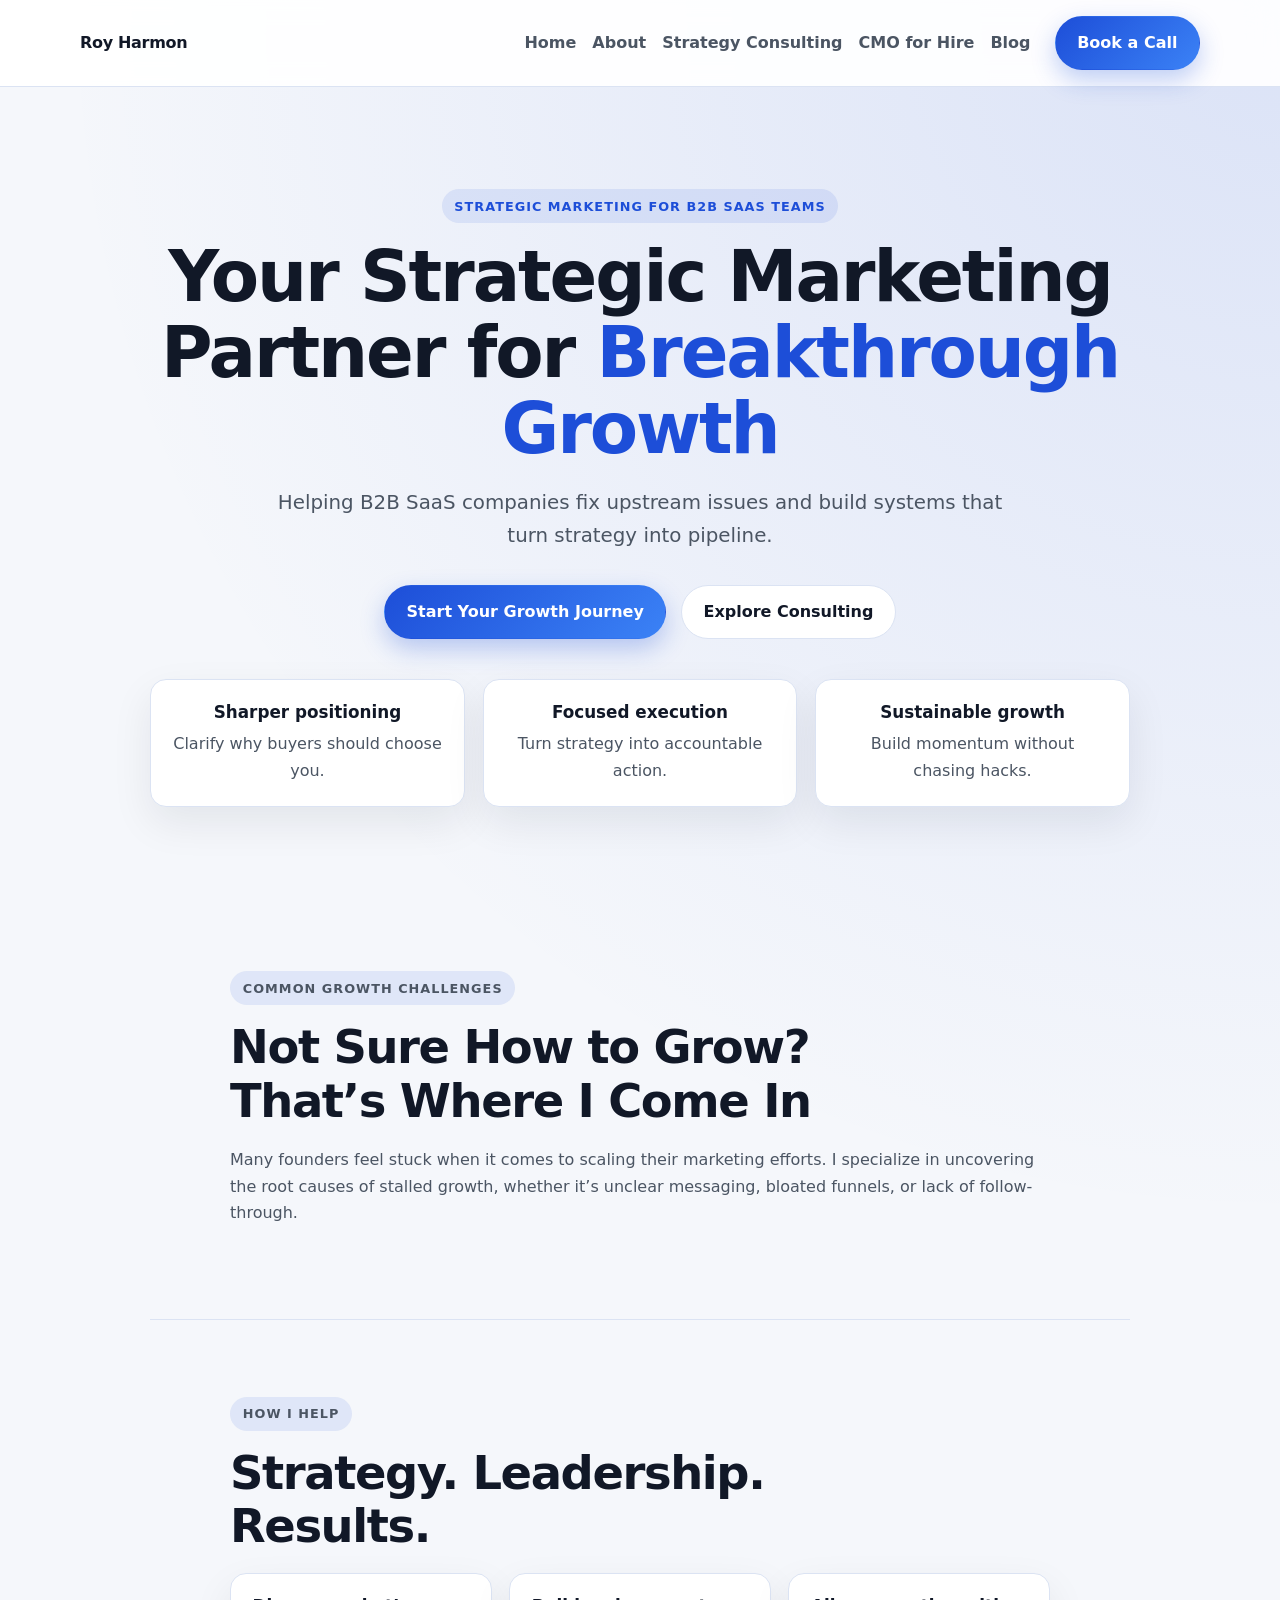
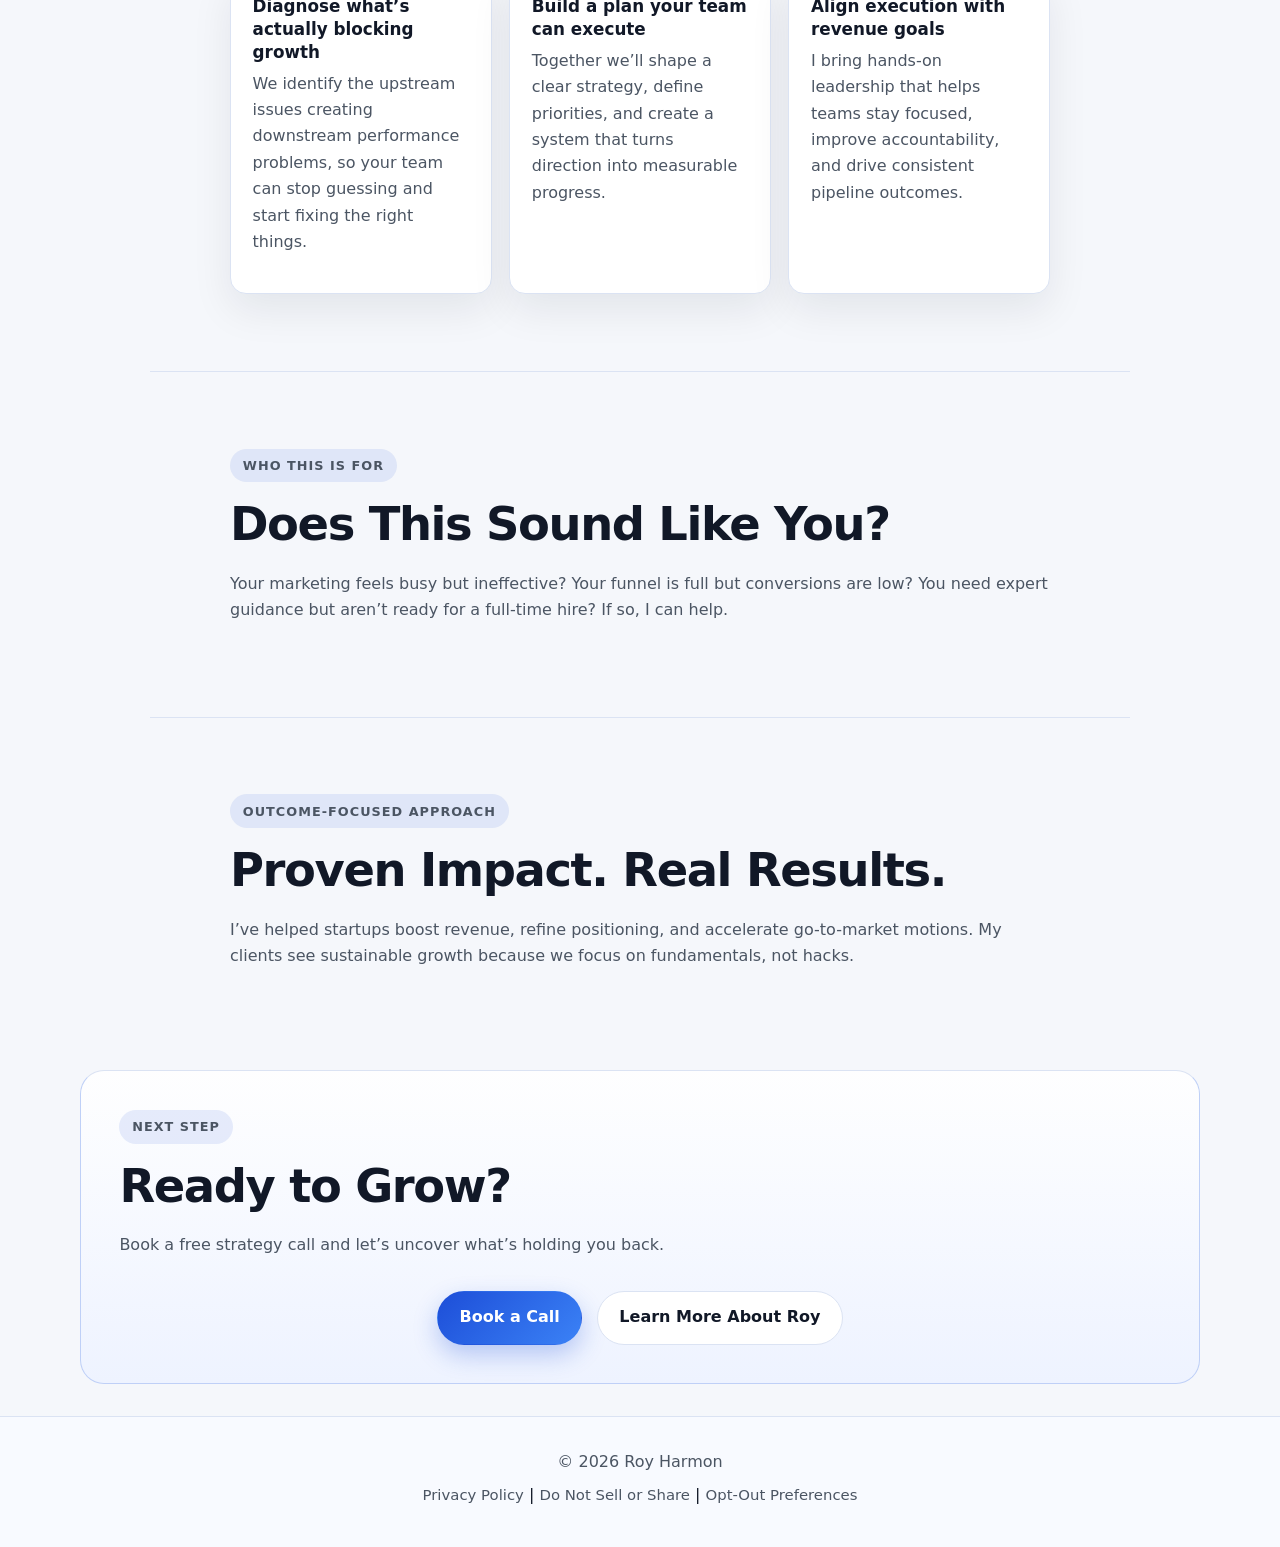
==== commit 634c8369: "Remove RICE tool link from site navigation" ====
--- a/index.html
+++ b/index.html
@@ -23,7 +23,6 @@
             <a href="marketing-strategy-consultant.html">Strategy Consulting</a>
             <a href="cmo-for-hire.html">CMO for Hire</a>
             <a href="blog.html">Blog</a>
-            <a href="rice-scoring-tool.html">RICE Tool</a>
         </nav>
         <a class="btn btn-primary nav-cta" href="#cta">Book a Call</a>
     </div>
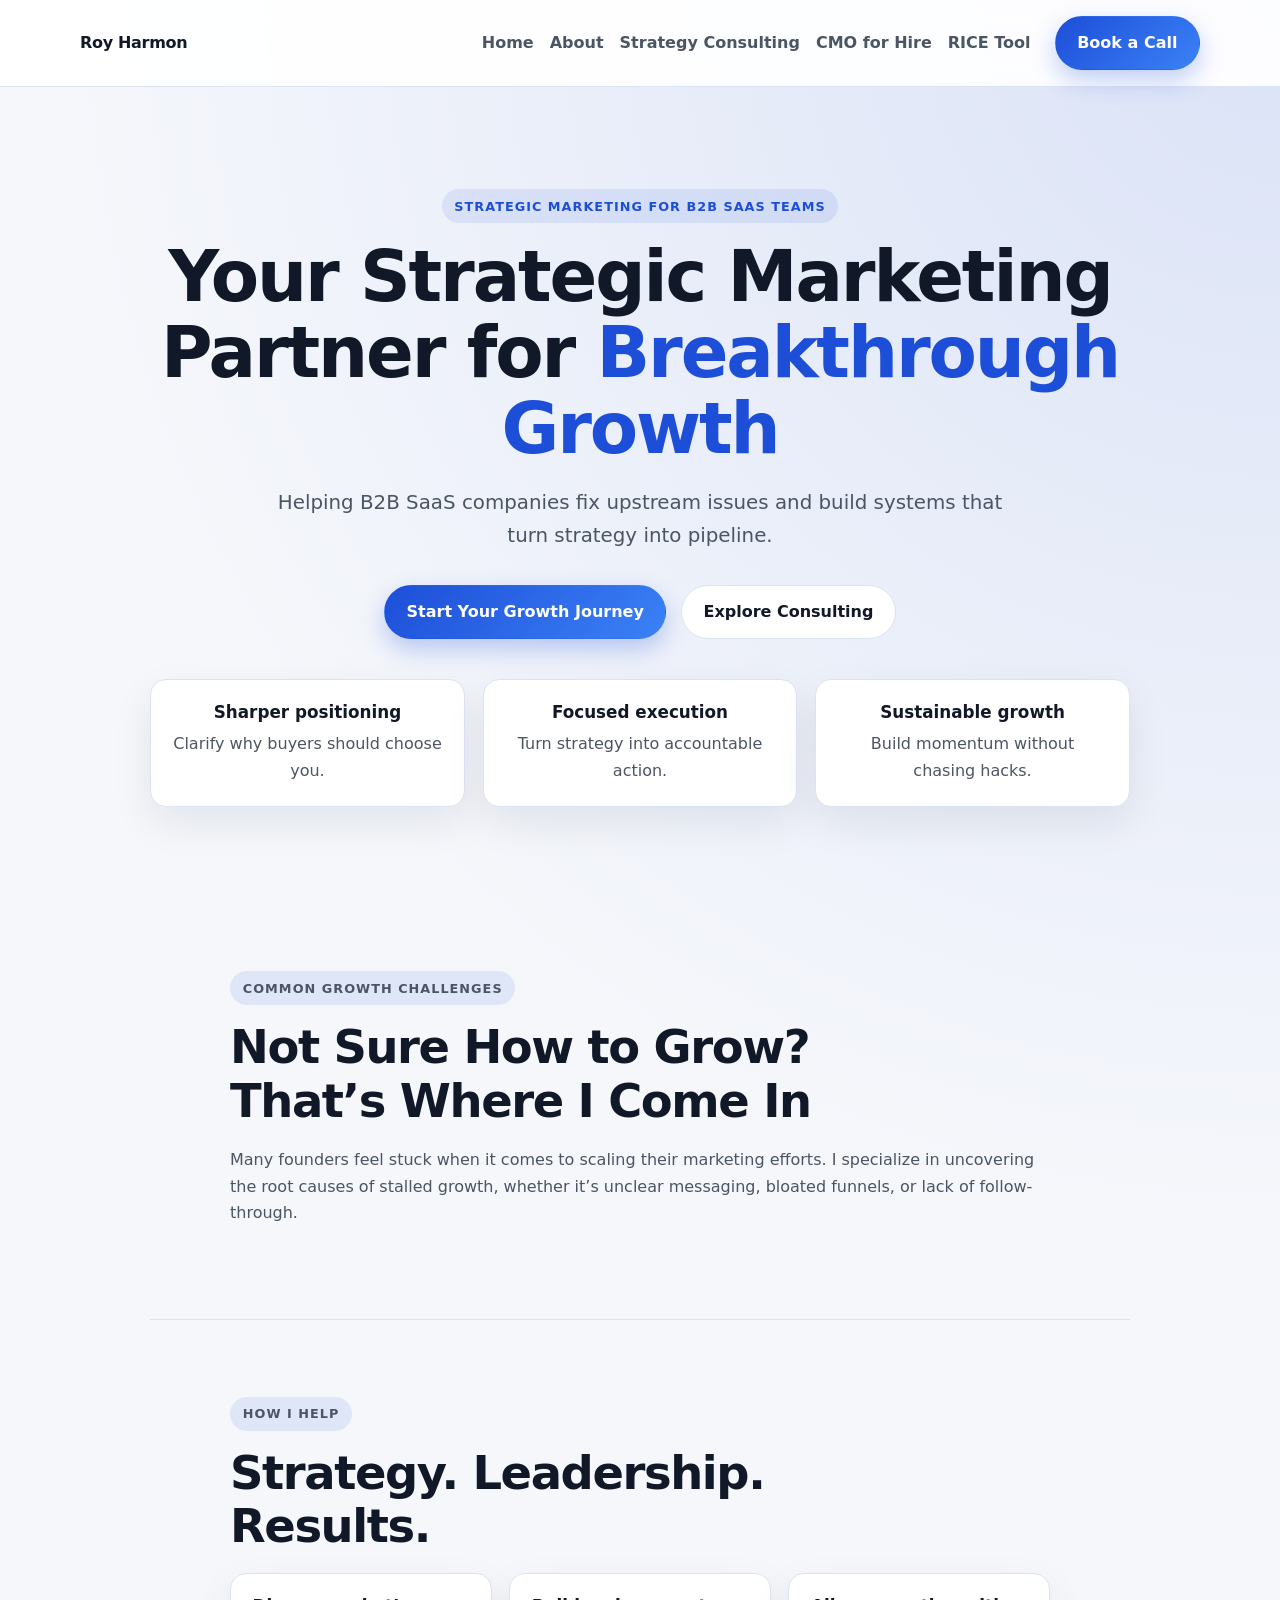
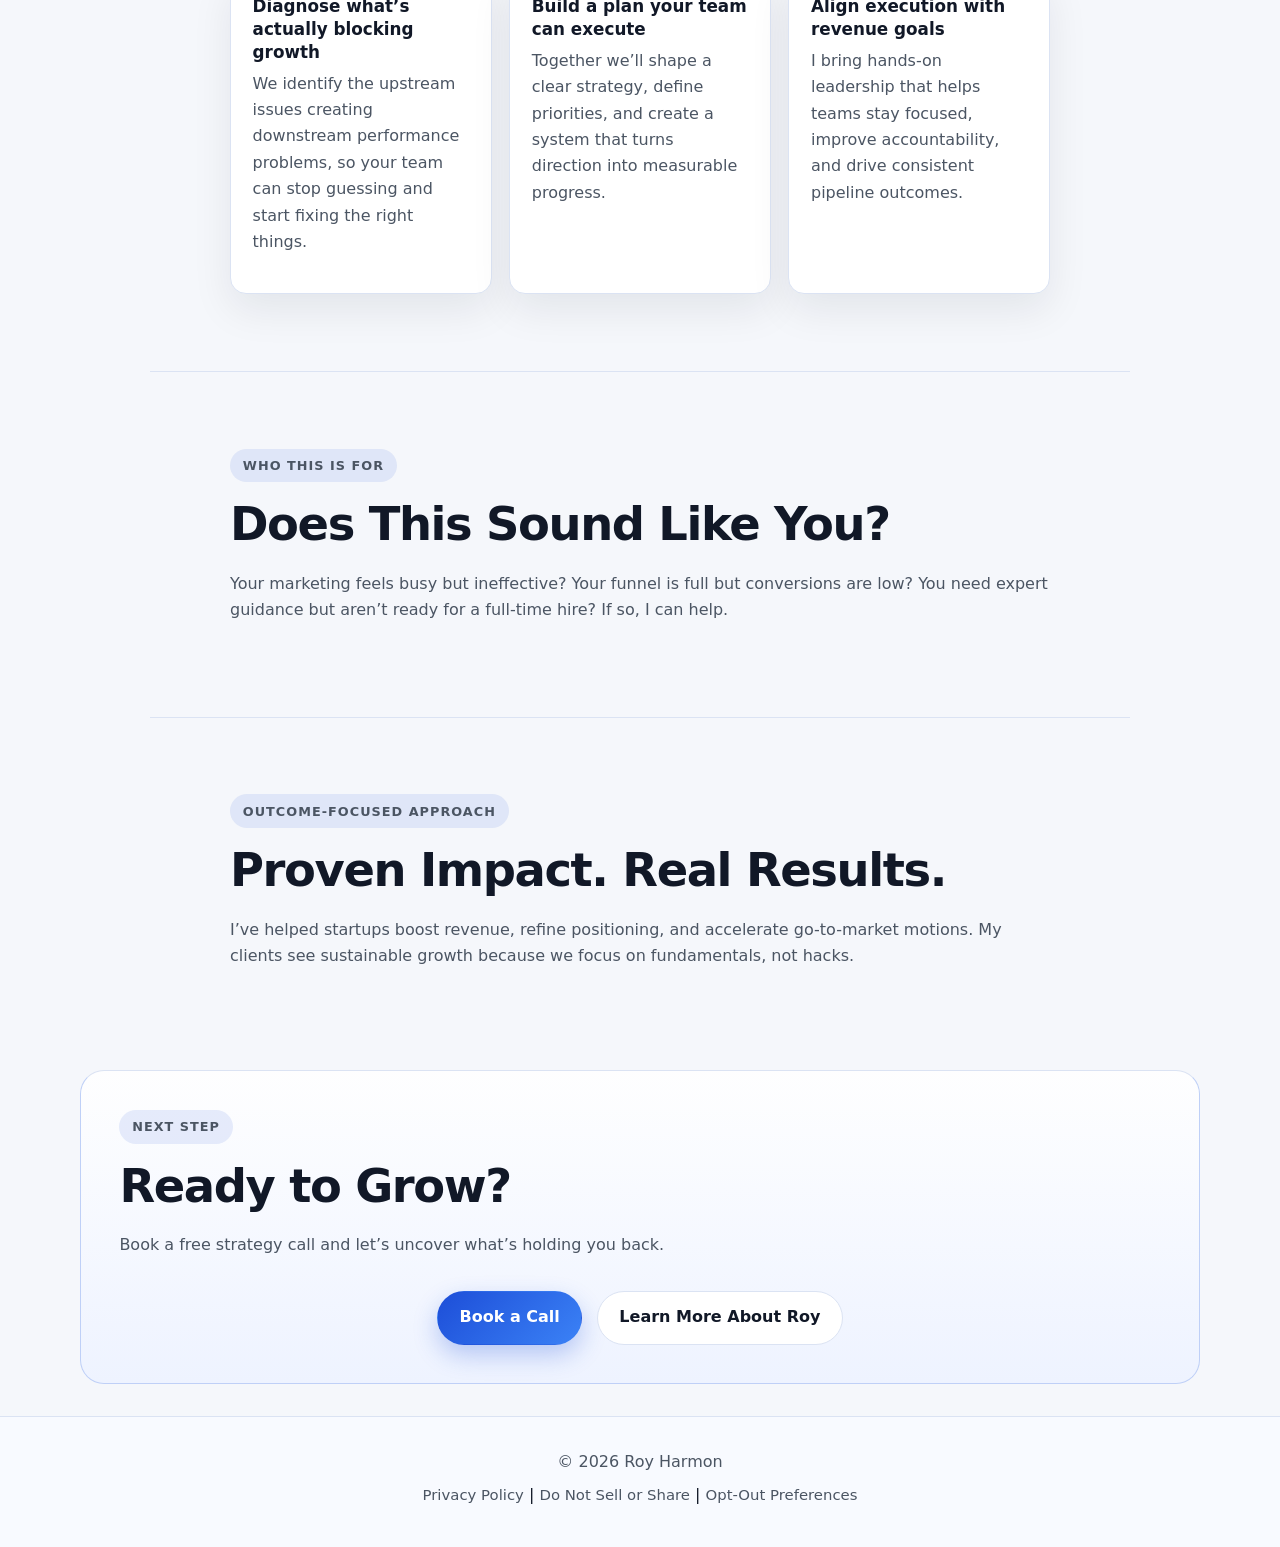
==== commit e90b0118: "Remove Blog link from header navigation" ====
--- a/index.html
+++ b/index.html
@@ -22,7 +22,7 @@
             <a href="about.html">About</a>
             <a href="marketing-strategy-consultant.html">Strategy Consulting</a>
             <a href="cmo-for-hire.html">CMO for Hire</a>
-            <a href="blog.html">Blog</a>
+            <a href="rice-scoring-tool.html">RICE Tool</a>
         </nav>
         <a class="btn btn-primary nav-cta" href="#cta">Book a Call</a>
     </div>
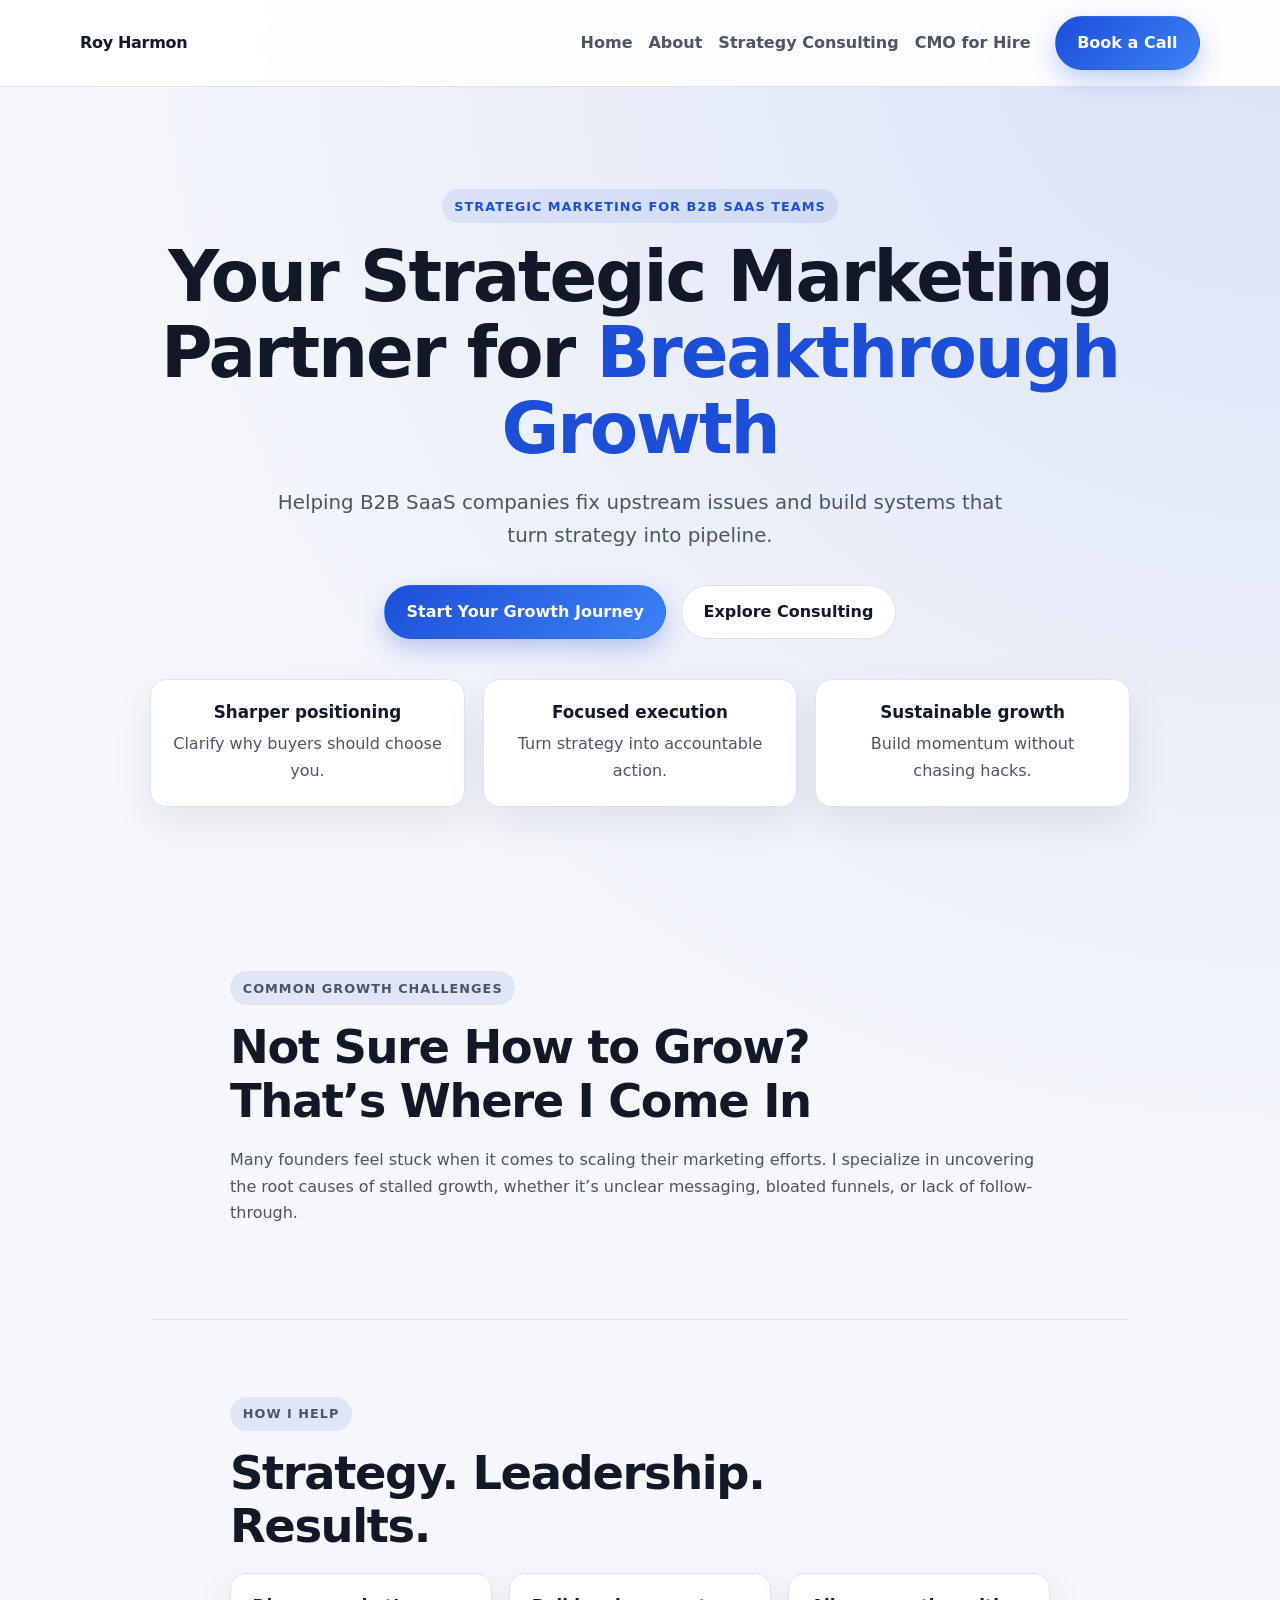
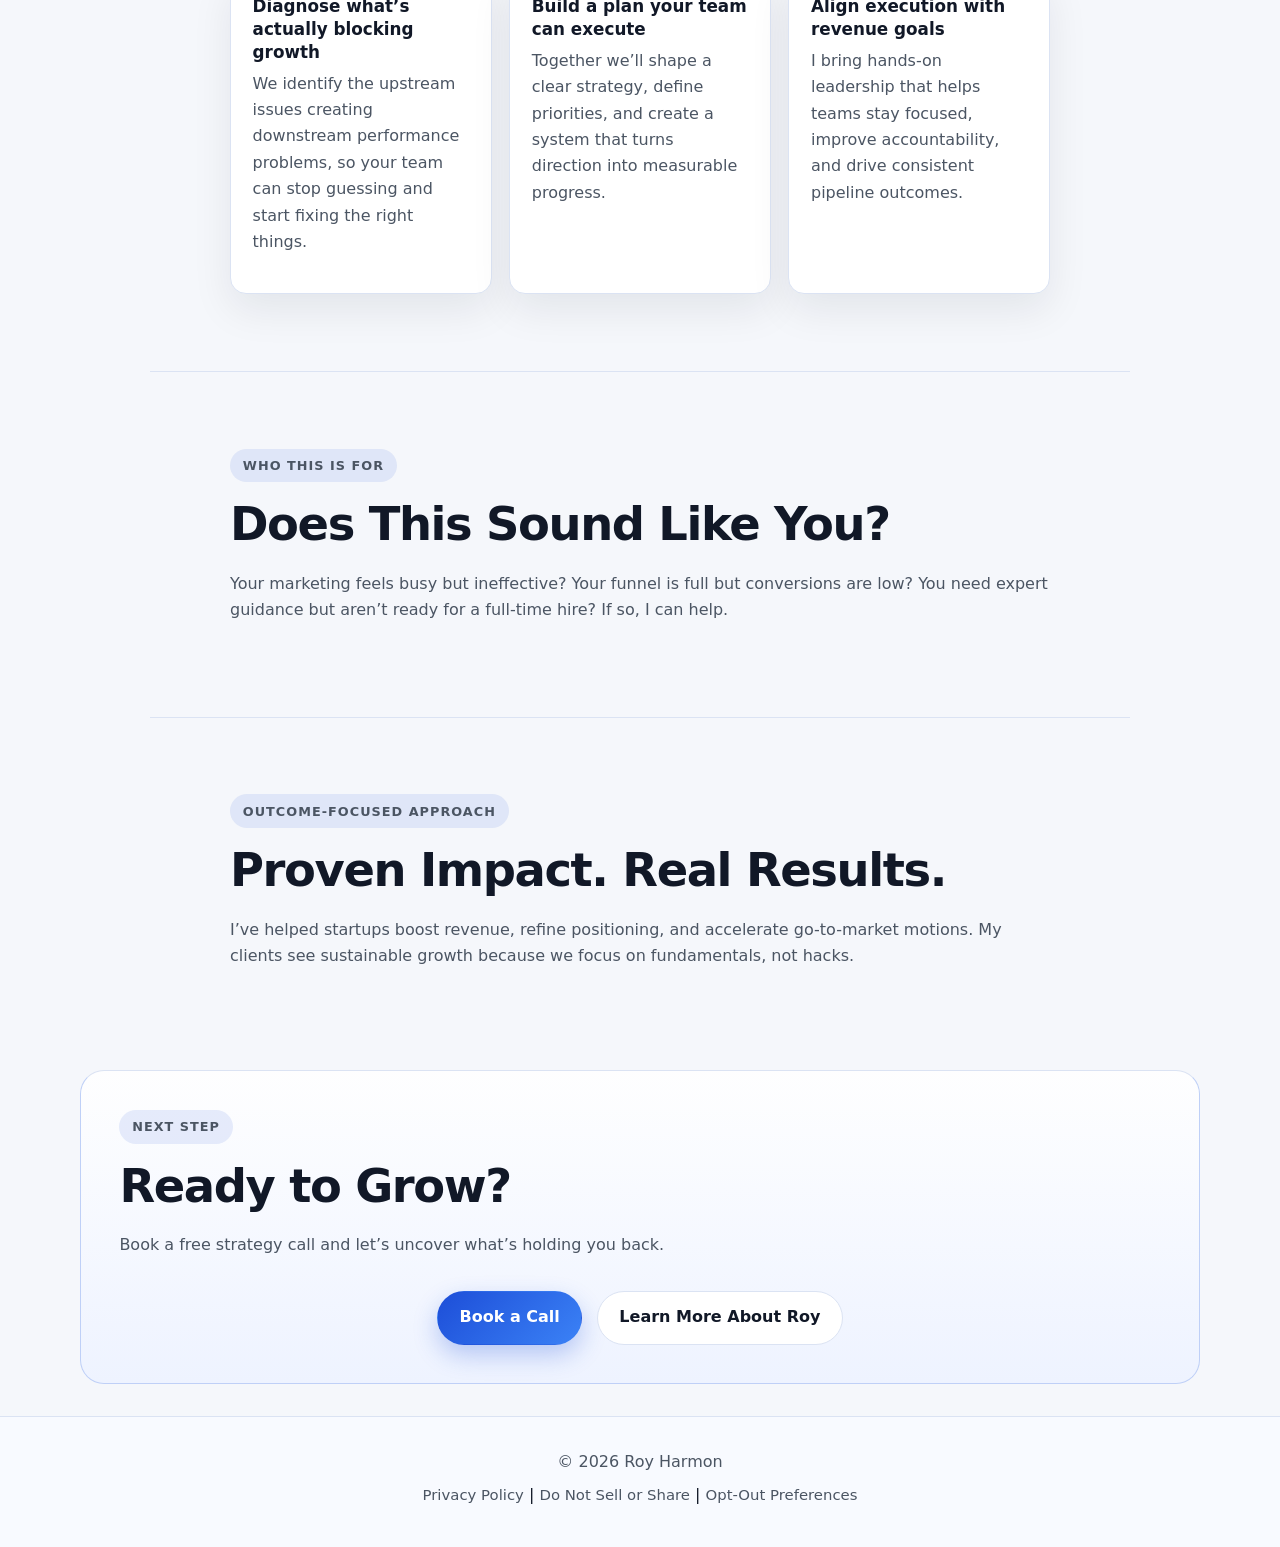
==== commit d37830df: "Merge pull request #11 from royharmon4/codex/remove-blog-from-header-navigation Remove Blog link fro" ====
--- a/index.html
+++ b/index.html
@@ -22,7 +22,6 @@
             <a href="about.html">About</a>
             <a href="marketing-strategy-consultant.html">Strategy Consulting</a>
             <a href="cmo-for-hire.html">CMO for Hire</a>
-            <a href="rice-scoring-tool.html">RICE Tool</a>
         </nav>
         <a class="btn btn-primary nav-cta" href="#cta">Book a Call</a>
     </div>
